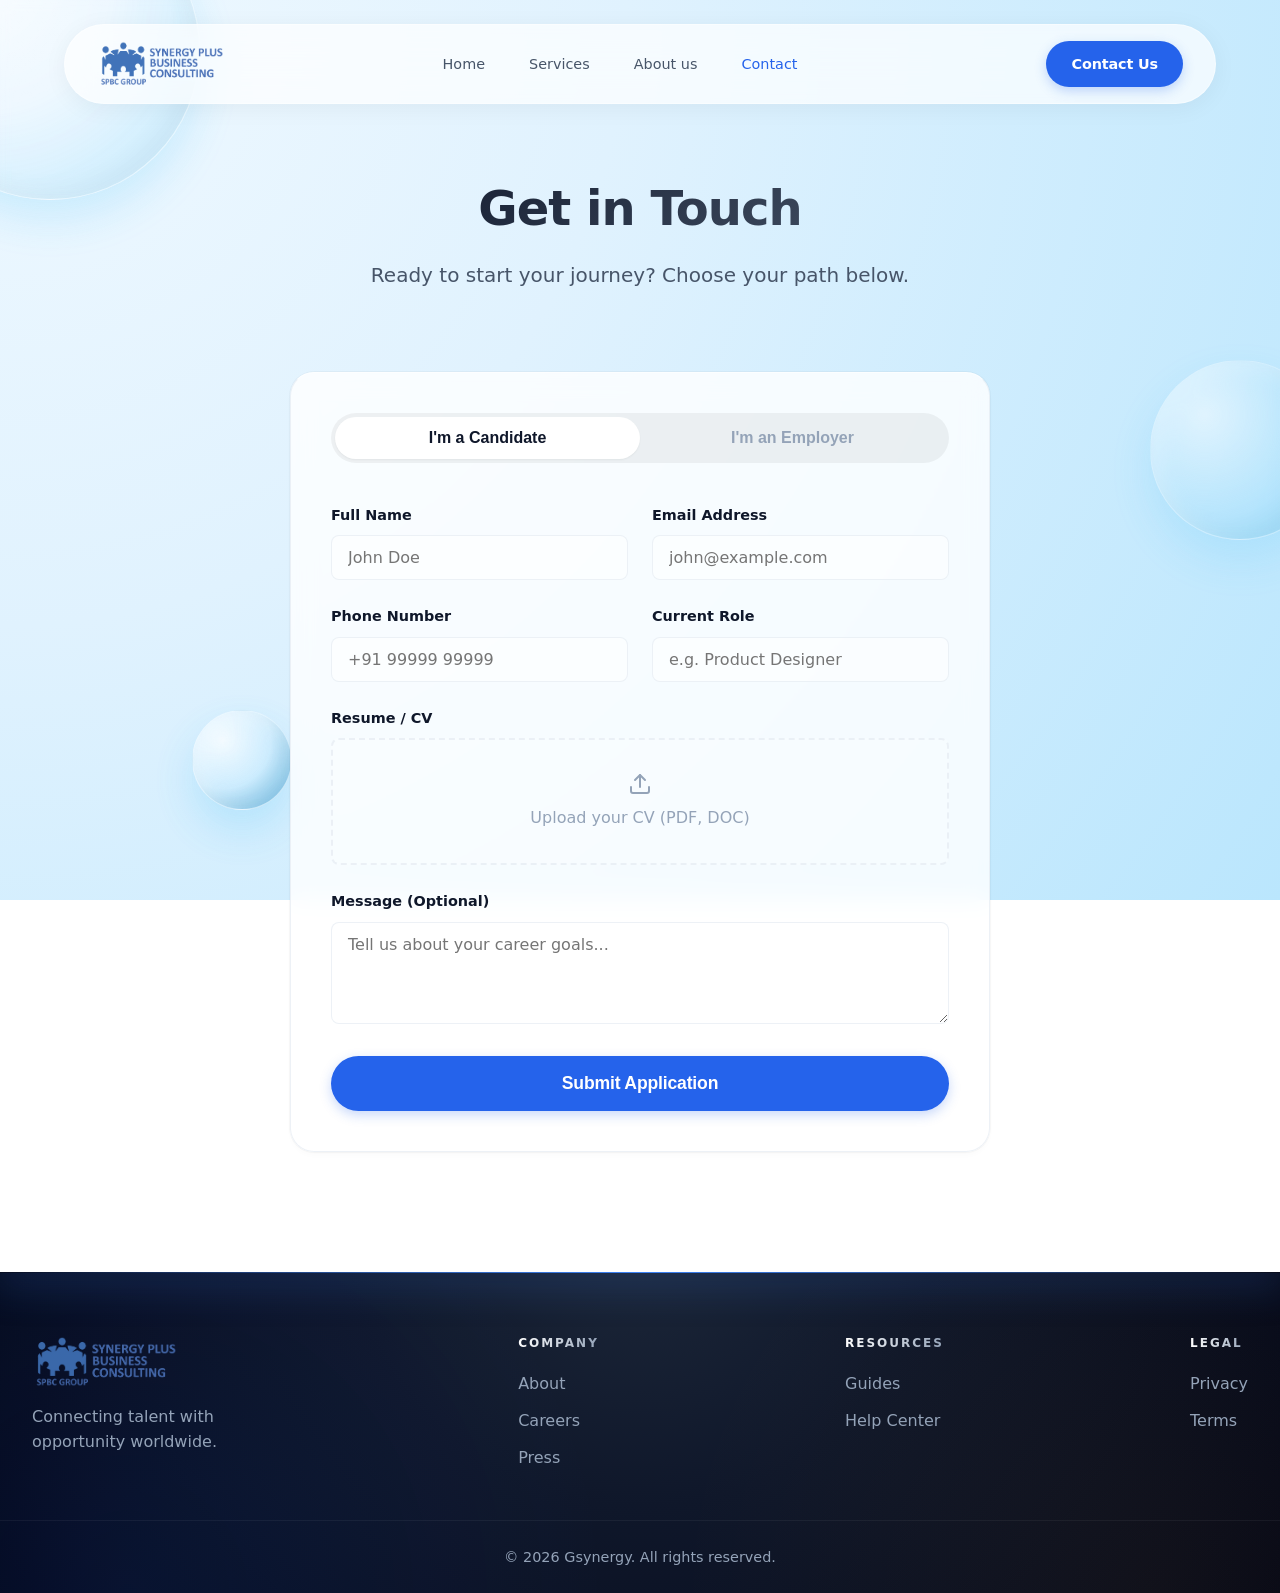
==== contact.html @ f0181c79 "fix" ====
<!DOCTYPE html>
<html lang="en">
<head>
    <meta charset="UTF-8">
    <meta name="viewport" content="width=device-width, initial-scale=1.0">
    <title>Contact Us - Synergy Plus</title>
    <link rel="stylesheet" href="style.css">
</head>
<body>
    <div class="mesh-background">
        <!-- New Glass Orbs & Floating Icons -->
        <div class="shape-orb orb-lg"></div>
        <div class="shape-orb orb-md"></div>
        <div class="shape-orb orb-sm"></div>
    </div>
    
    <nav class="navbar">
        <a href="index.html" class="logo-container">
            <img src="Assets/logo.png" alt="Synergy Plus Business Consulting" class="logo-img">
        </a>
        <ul class="nav-links">
            <li><a href="index.html">Home</a></li>
            <li><a href="services.html">Services</a></li>
            <li><a href="founder.html">About us</a></li>
            <li><a href="contact.html" style="color: var(--primary);">Contact</a></li>
        </ul>
        <a href="contact.html" class="btn btn-primary">Contact Us</a>
    </nav>

    <section class="contact-section">
        <div class="container">
            <div class="section-header fade-in-up">
                <h2>Get in Touch</h2>
                <p>Ready to start your journey? Choose your path below.</p>
            </div>

            <div class="form-wrapper fade-in-up delay-1">
                <!-- Toggle Switch -->
                <div class="form-toggle">
                    <button class="toggle-btn active" onclick="switchForm('candidate')">I'm a Candidate</button>
                    <button class="toggle-btn" onclick="switchForm('employer')">I'm an Employer</button>
                    <div class="toggle-indicator"></div>
                </div>

                <!-- Candidate Form -->
                <form id="candidate-form" class="active-form">
                    <div class="form-grid">
                        <div class="input-group">
                            <label>Full Name</label>
                            <input type="text" placeholder="John Doe" required>
                        </div>
                        <div class="input-group">
                            <label>Email Address</label>
                            <input type="email" placeholder="john@example.com" required>
                        </div>
                        <div class="input-group">
                            <label>Phone Number</label>
                            <input type="tel" placeholder="+91 99999 99999">
                        </div>
                        <div class="input-group">
                            <label>Current Role</label>
                            <input type="text" placeholder="e.g. Product Designer">
                        </div>
                        <div class="input-group full-width">
                            <label>Resume / CV</label>
                            <div class="file-upload-box">
                                <input type="file" id="cv-upload" accept=".pdf,.doc,.docx">
                                <div class="upload-content">
                                    <svg width="24" height="24" viewBox="0 0 24 24" fill="none" stroke="currentColor" stroke-width="2" stroke-linecap="round" stroke-linejoin="round"><path d="M21 15v4a2 2 0 0 1-2 2H5a2 2 0 0 1-2-2v-4"></path><polyline points="17 8 12 3 7 8"></polyline><line x1="12" y1="3" x2="12" y2="15"></line></svg>
                                    <span>Upload your CV (PDF, DOC)</span>
                                </div>
                            </div>
                        </div>
                        <div class="input-group full-width">
                            <label>Message (Optional)</label>
                            <textarea rows="4" placeholder="Tell us about your career goals..."></textarea>
                        </div>
                    </div>
                    <button type="submit" class="btn btn-primary btn-submit">Submit Application</button>
                </form>

                <!-- Employer Form -->
                <form id="employer-form">
                    <div class="form-grid">
                        <div class="input-group">
                            <label>Company Name</label>
                            <input type="text" placeholder="Tech Co." required>
                        </div>
                        <div class="input-group">
                            <label>Contact Name</label>
                            <input type="text" placeholder="Jane Smith" required>
                        </div>
                        <div class="input-group">
                            <label>Work Email</label>
                            <input type="email" placeholder="jane@techco.com" required>
                        </div>
                        <div class="input-group">
                            <label>Phone Number</label>
                            <input type="tel" placeholder="+91 99999 99999">
                        </div>
                        <div class="input-group full-width">
                            <label>Hiring Requirements</label>
                            <textarea rows="4" placeholder="Describe the roles you are looking for..."></textarea>
                        </div>
                    </div>
                    <button type="submit" class="btn btn-primary btn-submit">Request Consultation</button>
                </form>
            </div>
        </div>
    </section>

    <!-- Footer -->
    <footer class="site-footer">
        <div class="container footer-content">
            <div class="footer-col brand-col">
                <a href="index.html" class="logo-container">
                    <img src="Assets/logo.png" alt="Synergy Plus Business Consulting" class="logo-img">
                </a>
                <p>Connecting talent with opportunity worldwide.</p>
            </div>
            <div class="footer-col">
                <h4>Company</h4>
                <ul>
                    <li><a href="founder.html">About</a></li>
                    <li><a href="#">Careers</a></li>
                    <li><a href="#">Press</a></li>
                </ul>
            </div>
            <div class="footer-col">
                <h4>Resources</h4>
                <ul>
                    <li><a href="#">Guides</a></li>
                    <li><a href="#">Help Center</a></li>
                </ul>
            </div>
            <div class="footer-col">
                <h4>Legal</h4>
                <ul>
                    <li><a href="legal.html#privacy">Privacy</a></li>
                    <li><a href="legal.html#terms">Terms</a></li>
                </ul>
            </div>
        </div>
        <div class="footer-bottom">
            <p>&copy; 2026 Gsynergy. All rights reserved.</p>
        </div>
    </footer>

    <script src="script.js"></script>
    <script>
        function switchForm(type) {
            const candidateForm = document.getElementById('candidate-form');
            const employerForm = document.getElementById('employer-form');
            const btns = document.querySelectorAll('.toggle-btn');
            const indicator = document.querySelector('.toggle-indicator');
            
            if (type === 'candidate') {
                candidateForm.classList.add('active-form');
                employerForm.classList.remove('active-form');
                btns[0].classList.add('active');
                btns[1].classList.remove('active');
                indicator.style.left = '4px';
            } else {
                candidateForm.classList.remove('active-form');
                employerForm.classList.add('active-form');
                btns[0].classList.remove('active');
                btns[1].classList.add('active');
                // Calculate position based on button width (approx 50%)
                indicator.style.left = 'calc(50% - 4px)';
            }
        }

        // Check URL Params for default selection
        window.addEventListener('DOMContentLoaded', () => {
            const urlParams = new URLSearchParams(window.location.search);
            const type = urlParams.get('type');
            if(type === 'employer') {
                switchForm('employer');
            }
        });
    </script>
</body>
</html>
---- style.css ----
:root {
    /* Premium Color Palette */
    --primary: #2563eb;       
    --primary-dark: #1e40af;
    --primary-soft: rgba(37, 99, 235, 0.08); /* Soft background for primary */
    
    --accent: #f59e0b;
    --accent-glow: rgba(245, 158, 11, 0.3);

    --bg-main: #f8fafc;       
    --bg-card: rgba(255, 255, 255, 0.8); /* Semi-transparent for glassmorphism */
    --bg-card-hover: rgba(255, 255, 255, 0.95);
    
    --text-heading: #0f172a;  
    --text-body: #475569;    
    --text-muted: #94a3b8;    

    --border-card: rgba(226, 232, 240, 0.6);   
    --border-highlight: rgba(255, 255, 255, 0.6);
    
    --radius-sm: 8px;
    --radius-md: 16px;
    --radius-lg: 24px;
    
    /* Sophisticated Shadows */
    --shadow-sm: 0 1px 2px 0 rgba(0, 0, 0, 0.05);
    --shadow-card: 0 4px 6px -1px rgba(0, 0, 0, 0.02), 0 2px 4px -1px rgba(0, 0, 0, 0.02), 0 0 0 1px rgba(0,0,0,0.03); 
    --shadow-float: 0 20px 25px -5px rgba(0, 0, 0, 0.05), 0 10px 10px -5px rgba(0, 0, 0, 0.01);
    --shadow-glow: 0 0 20px rgba(37, 99, 235, 0.15);
    
    --font-heading: 'Plus Jakarta Sans', 'Inter', system-ui, -apple-system, sans-serif;
    --font-body: 'Inter', system-ui, -apple-system, sans-serif;
    
    --nav-height: 80px;
    --glass-blur: blur(12px);
    --transition-smooth: all 0.4s cubic-bezier(0.16, 1, 0.3, 1);
}

/* Import Font if possible, otherwise rely on fallback */
@import url('https://fonts.googleapis.com/css2?family=Inter:wght@400;500;600&family=Plus+Jakarta+Sans:wght@500;600;700;800&display=swap');

*, *::before, *::after { margin: 0; padding: 0; box-sizing: border-box; }

body {
    background-color: var(--bg-main);
    color: var(--text-heading);
    font-family: var(--font-body);
    line-height: 1.7;
    -webkit-font-smoothing: antialiased;
    overflow-x: hidden;
    position: relative;
}

/* Animated 3D Background */
.mesh-background {
    position: fixed;
    top: 0; left: 0; width: 100vw; height: 100vh;
    z-index: -1;
    background: radial-gradient(circle at center, #f8fafc 0%, #eff6ff 100%);
    overflow: hidden;
    perspective: 1000px;
}

/* 3D Cube System Removed for New Glass/Orb Theme */

h1, h2, h3, h4 {
    font-family: var(--font-heading);
    font-weight: 700;
    color: var(--text-heading);
    line-height: 1.2;
    letter-spacing: -0.02em;
}

a { text-decoration: none; color: inherit; transition: var(--transition-smooth); }
img { max-width: 100%; display: block; }
ul { list-style: none; }

.container {
    max-width: 1280px;
    width: 100%;
    margin: 0 auto;
    padding: 0 32px;
    position: relative;
}

/* Typography Enhancements */
.section-header { text-align: center; max-width: 640px; margin: 0 auto 80px; }
.section-header h2 { 
    font-size: 3rem; 
    margin-bottom: 20px; 
    background: linear-gradient(135deg, var(--text-heading) 0%, #475569 100%);
    background-clip: text;
    -webkit-background-clip: text;
    -webkit-text-fill-color: transparent;
}
.section-header p { font-size: 1.25rem; color: var(--text-body); font-weight: 400; }

/* Enhanced Cards */
.module-card, .bento-item, .step-card, .job-card, .testimonial-card {
    background: var(--bg-card);
    backdrop-filter: var(--glass-blur); /* Glass effect */
    -webkit-backdrop-filter: var(--glass-blur);
    border: 1px solid var(--border-card);
    border-top-color: var(--border-highlight);
    border-radius: var(--radius-lg);
    padding: 40px;
    box-shadow: var(--shadow-card);
    transition: var(--transition-smooth);
    position: relative;
    overflow: hidden;
}

.module-card:hover, .bento-item:hover, .step-card:hover, .job-card:hover {
    transform: translateY(-8px) scale(1.01);
    box-shadow: var(--shadow-float);
    border-color: rgba(37, 99, 235, 0.2);
    background: var(--bg-card-hover);
}


.navbar {
    height: var(--nav-height);
    position: fixed;
    top: 24px;
    left: 50%;
    transform: translateX(-50%);
    width: 90%;
    max-width: 1200px;
    background: rgba(255, 255, 255, 0.7);
    backdrop-filter: blur(20px);
    -webkit-backdrop-filter: blur(20px);
    border: 1px solid rgba(255, 255, 255, 0.4);
    border-radius: 100px;
    padding: 0 32px;
    z-index: 1000;
    box-shadow: 0 4px 24px rgba(0, 0, 0, 0.05);
    transition: var(--transition-smooth);
    
    display: grid;
    grid-template-columns: 140px 1fr 180px;
    align-items: center;
}
.navbar:hover {
    box-shadow: 0 8px 32px rgba(0, 0, 0, 0.08);
    background: rgba(255, 255, 255, 0.9);
}

.logo-container { justify-self: start; opacity: 1; filter: none; }
.nav-links { 
    justify-self: center; 
    display: flex; gap: 8px; 
}
.navbar .btn { 
    justify-self: end; 
    padding: 10px 24px;
    font-size: 0.9rem;
}

.nav-links a {
    font-weight: 500;
    color: var(--text-body);
    font-size: 0.9rem;
    position: relative;
    padding: 10px 18px;
    border-radius: 100px;
    transition: all 0.3s ease;
}
.nav-links a:hover,
.nav-links a.active { 
    color: var(--primary);
    background: rgba(37, 99, 235, 0.05);
}
.nav-links a::after { display: none; }

.btn {
    display: inline-flex; justify-content: center; align-items: center;
    padding: 14px 32px;
    border-radius: 100px;
    font-weight: 600;
    font-size: 1rem;
    cursor: pointer;
    transition: var(--transition-smooth);
    letter-spacing: -0.01em;
}

.btn-primary {
    background: var(--primary);
    color: white;
    box-shadow: 0 4px 12px rgba(37, 99, 235, 0.25);
    border: 1px solid transparent;
    font-weight: 700;
}
.btn-primary:hover {
    transform: translateY(-2px);
    box-shadow: 0 8px 20px rgba(37, 99, 235, 0.35);
    background: var(--primary-dark);
}

.btn-secondary {
    background: white;
    color: var(--text-heading);
    border: 1px solid var(--border-card);
    box-shadow: var(--shadow-sm);
}
.btn-secondary:hover { 
    border-color: var(--primary); 
    background: var(--bg-main); 
    color: var(--primary);
}

/* =============================================
   ULTRA PREMIUM HERO SECTION
   ============================================= */
.hero-section {
    min-height: 100vh;
    padding-top: 180px;
    padding-bottom: 120px;
    display: flex;
    flex-direction: column;
    align-items: center;
    justify-content: center;
    position: relative;
    overflow: hidden;
    background: radial-gradient(ellipse at 50% 0%, #ffffff 0%, #f8fafc 40%, #e2e8f0 100%);
}

/* Ambient glow blobs */
.hero-glow {
    position: absolute;
    border-radius: 50%;
    filter: blur(80px); /* Reduced blur slightly for better definition on white */
    pointer-events: none;
    z-index: 0;
    opacity: 0.6; /* Lower opacity for subtle effect */
}
.hero-glow--blue {
    width: 700px; height: 700px;
    top: -20%; left: 10%;
    background: radial-gradient(circle, rgba(37, 99, 235, 0.2) 0%, transparent 70%);
    animation: pulseGlow 8s ease-in-out infinite alternate;
}
.hero-glow--amber {
    width: 500px; height: 500px;
    bottom: 0%; right: -5%;
    background: radial-gradient(circle, rgba(245, 158, 11, 0.15) 0%, transparent 70%);
    animation: pulseGlow 10s ease-in-out 2s infinite alternate;
}
.hero-glow--purple {
    width: 600px; height: 600px;
    top: 20%; right: 20%;
    background: radial-gradient(circle, rgba(124, 58, 237, 0.15) 0%, transparent 70%);
    animation: pulseGlow 12s ease-in-out 4s infinite alternate;
}
@keyframes pulseGlow {
    0%   { opacity: 0.6; transform: scale(1); }
    100% { opacity: 1;   transform: scale(1.15); }
}

/* Hero Badge — hidden in dark theme */
.hero-badge { display: none; }
.badge-dot { display: none; }

/* Hero Content */
.hero-content {
    text-align: center;
    z-index: 2;
    padding: 0 20px;
    display: flex;
    flex-direction: column;
    align-items: center;
    margin-bottom: 48px;
    margin-top: 0;
}

.hero-content h1 {
    font-size: 4.5rem;
    margin-bottom: 28px;
    letter-spacing: -0.03em;
    line-height: 1.12;
    color: var(--text-heading);
    font-weight: 800;
    -webkit-text-fill-color: initial;
    max-width: 780px;
}
.hero-content h1 .gradient-text {
    background: linear-gradient(135deg, var(--primary) 0%, #7c3aed 50%, var(--primary) 100%);
    background-clip: text;
    -webkit-background-clip: text;
    -webkit-text-fill-color: transparent;
}

.hero-content p {
    font-size: 1.2rem;
    color: var(--text-body);
    margin-bottom: 40px;
    max-width: 600px;
    margin-left: auto; margin-right: auto;
    font-weight: 400;
    line-height: 1.7;
}

/* Hero Grid — Hidden (replaced with floating cards) */
.hero-grid { display: none; }
.hero-module { display: none; }

/* Hero CTA Buttons */
.hero-buttons {
    display: flex;
    justify-content: center;
    gap: 16px;
    z-index: 2;
}

.btn-hero {
    display: inline-flex;
    align-items: center;
    gap: 10px;
    padding: 15px 36px;
    border-radius: 12px;
    font-weight: 700;
    font-size: 0.95rem;
    letter-spacing: 0.01em;
    cursor: pointer;
    transition: all 0.35s cubic-bezier(0.2, 0.8, 0.2, 1);
    background: var(--primary);
    color: white;
    border: 1px solid var(--primary);
    box-shadow: 0 4px 16px rgba(37, 99, 235, 0.25);
}

.btn-hero svg {
    transition: transform 0.3s ease;
}

.btn-hero:hover {
    transform: translateY(-3px);
    box-shadow: 0 12px 28px rgba(37, 99, 235, 0.35);
    background: var(--primary-dark);
    color: white;
    border-color: var(--primary-dark);
}

.btn-hero:hover svg {
    transform: translateX(3px);
}

.btn-hero--outline {
    background: transparent;
    backdrop-filter: blur(12px);
    -webkit-backdrop-filter: blur(12px);
    border: 1px solid rgba(15, 23, 42, 0.2);
    color: var(--text-heading);
    box-shadow: 0 4px 16px rgba(0, 0, 0, 0.05);
}

.btn-hero--outline:hover {
    background: rgba(15, 23, 42, 0.05);
    border-color: var(--text-heading);
    box-shadow: 0 8px 24px rgba(0, 0, 0, 0.1);
    color: var(--text-heading);
}

/* Employer / Talent card images — hidden */
.employer-card, .talent-card { display: none; }

/* Trust Stats Bar */
.hero-stats {
    display: flex;
    justify-content: center;
    align-items: center;
    gap: 0;
    background: rgba(255, 255, 255, 0.7);
    backdrop-filter: blur(16px);
    -webkit-backdrop-filter: blur(16px);
    border: 1px solid rgba(255, 255, 255, 0.6);
    border-radius: 100px;
    padding: 20px 48px;
    max-width: 800px;
    margin: 180px auto 0;
    position: relative;
    z-index: 2;
    box-shadow: 0 10px 40px rgba(0,0,0,0.05);
}
.hero-stat {
    display: flex;
    flex-direction: column;
    align-items: center;
    gap: 4px;
    padding: 0 36px;
}
.hero-stat strong {
    font-family: var(--font-heading);
    font-size: 1.6rem;
    font-weight: 800;
    letter-spacing: -0.02em;
    color: var(--text-heading);
    -webkit-text-fill-color: initial;
}
.hero-stat span {
    font-size: 0.8rem;
    color: var(--text-body);
    font-weight: 600;
    text-transform: uppercase;
    letter-spacing: 0.05em;
}
.hero-stat__divider {
    width: 1px;
    height: 40px;
    background: linear-gradient(to bottom, transparent, rgba(0, 0, 0, 0.1), transparent);
}

/* ===== Floating Hero Cards ===== */
.hero-float {
    position: absolute;
    z-index: 3;
    pointer-events: none;
}

.hero-float--team {
    left: 3%;
    bottom: 18%;
    animation: floatY 6s ease-in-out infinite;
}
.hero-float--stats {
    right: 4%;
    bottom: 20%;
    animation: floatY 7s ease-in-out 1s infinite;
}
.hero-float--glow-orb {
    right: 8%;
    top: 14%;
    animation: floatY 8s ease-in-out 0.5s infinite;
}

@keyframes floatY {
    0%, 100% { transform: translateY(0); }
    50%      { transform: translateY(-18px); }
}

.float-card {
    background: rgba(255, 255, 255, 0.7);
    backdrop-filter: blur(20px);
    -webkit-backdrop-filter: blur(20px);
    border: 1px solid rgba(255, 255, 255, 0.8);
    border-radius: 20px;
    padding: 20px 24px;
    min-width: 200px;
    pointer-events: auto;
    box-shadow: 0 20px 40px rgba(0,0,0,0.08);
}

.float-card__badge {
    display: inline-flex;
    align-items: center;
    gap: 8px;
    font-size: 0.8rem;
    font-weight: 600;
    color: var(--text-body);
    margin-bottom: 16px;
}
.float-card__badge svg {
    opacity: 0.7;
}

.float-avatars {
    display: grid;
    grid-template-columns: repeat(3, 1fr);
    gap: 10px;
}
.float-avatar {
    width: 44px;
    height: 44px;
    border-radius: 50%;
    border: 2px solid rgba(255, 255, 255, 0.8);
}

.float-donut-row {
    display: flex;
    align-items: center;
    gap: 16px;
}
.float-donut {
    width: 48px;
    height: 48px;
    border-radius: 50%;
    background: conic-gradient(
        #2563eb 0% 55%,
        #7c3aed 55% 80%,
        #f59e0b 80% 100%
    );
    position: relative;
    flex-shrink: 0;
}
.float-donut::after {
    content: '';
    position: absolute;
    inset: 10px;
    border-radius: 50%;
    background: white;
}

.float-legend {
    list-style: none;
    display: flex;
    flex-direction: column;
    gap: 4px;
    font-size: 0.72rem;
    color: var(--text-body);
    font-weight: 500;
}
.legend-dot {
    display: inline-block;
    width: 6px;
    height: 6px;
    border-radius: 50%;
    margin-right: 6px;
}

.glow-orb-visual {
    width: 100px;
    height: 100px;
    border-radius: 24px;
    background: radial-gradient(circle at 40% 40%, rgba(139, 92, 246, 0.6), rgba(37, 99, 235, 0.3));
    box-shadow: 0 0 60px rgba(139, 92, 246, 0.4);
    position: relative;
    overflow: hidden;
}
.glow-orb-visual::after {
    content: '';
    position: absolute;
    width: 20px;
    height: 20px;
    background: rgba(255, 255, 255, 0.3);
    border-radius: 50%;
    top: 50%;
    left: 50%;
    transform: translate(-50%, -50%);
    box-shadow: 0 0 20px rgba(255, 255, 255, 0.2);
}

.hero-connectors {
    position: absolute;
    inset: 0;
    width: 100%;
    height: 100%;
    z-index: 1;
    pointer-events: none;
}

/* Side Modules */
.card-team, .card-analysis {
    height: 400px;
    display: flex; flex-direction: column; 
    align-items: center; justify-content: center;
    z-index: 1;
    /* Styles are inherited from .module-card but we add specifics here */
    background: rgba(255, 255, 255, 0.4); /* More glassy */
    backdrop-filter: blur(20px);
}

.card-team { 
    transform: translateY(0); 
    margin-top: -40px; 
}
.card-team:hover { transform: translateY(-10px) scale(1.02); }

.card-analysis { 
    transform: translateY(0); 
    margin-top: 40px; 
}
.card-analysis:hover { transform: translateY(-10px) scale(1.02); }


.badge {
    display: inline-flex;
    align-items: center;
    gap: 8px;
    background: rgba(255, 255, 255, 0.8);
    backdrop-filter: blur(8px);
    -webkit-backdrop-filter: blur(8px); 
    color: var(--text-heading);
    box-shadow: 0 2px 10px rgba(0, 0, 0, 0.03);
    border: 1px solid rgba(255, 255, 255, 0.6);
    padding: 6px 14px; 
    border-radius: 100px;
    font-size: 0.75rem; 
    font-weight: 700; 
    text-transform: uppercase; 
    letter-spacing: 0.08em;
    margin-bottom: 24px;
    width: fit-content;
}
.badge::before {
    content: '';
    width: 6px; height: 6px;
    border-radius: 50%;
    background: var(--primary);
    box-shadow: 0 0 6px var(--primary-soft);
}

.team-avatars { position: relative; width: 140px; height: 120px; margin-bottom: 20px; }
.team-avatars img {
    width: 60px; height: 60px;
    border-radius: 50%;
    border: 3px solid white;
    position: absolute;
    box-shadow: 0 4px 12px rgba(0,0,0,0.1);
    transition: var(--transition-smooth);
}
.team-avatars img:hover { transform: scale(1.1); z-index: 20; }
.team-avatars img:nth-child(1) { top: 0; left: 50%; transform: translateX(-50%); }
.team-avatars img:nth-child(2) { bottom: 0; left: 0; }
.team-avatars img:nth-child(3) { bottom: 0; right: 0; }
.center-avatar img { width: 70px; height: 70px; top: 50%; left: 50%; transform: translate(-50%, -50%); z-index: 10; border-width: 4px; }

.donut-chart {
    width: 120px; height: 120px;
    border-radius: 50%;
    background: conic-gradient(var(--primary) 0% 70%, rgba(200, 200, 200, 0.2) 70% 100%);
    position: relative;
    box-shadow: inset 0 0 0 24px var(--bg-card); /* Simulates donut */
}
.card-stats { display: none; } /* Simplified: Hiding floating stats for clean look */
.bg-lines { display: none; }

/* Logos */
.logos-section { 
    background: white; 
    padding: 60px 0; 
    border-bottom: 1px solid var(--border-card); 
    overflow: hidden; 
    position: relative;
}
.logos-section--dark {
    background: linear-gradient(180deg, #0c0a1d 0%, #111827 100%);
    border-bottom: 1px solid rgba(255, 255, 255, 0.06);
}
.logos-section::before, .logos-section::after {
    content: ''; position: absolute; top: 0; bottom: 0; width: 100px; z-index: 2;
    pointer-events: none;
}
.logos-section::before { left: 0; background: linear-gradient(to right, white, transparent); }
.logos-section::after { right: 0; background: linear-gradient(to left, white, transparent); }
.logos-section--dark::before { background: linear-gradient(to right, #0c0a1d, transparent); }
.logos-section--dark::after { background: linear-gradient(to left, #111827, transparent); }

.marquee-content {
    display: flex; gap: 80px;
    font-size: 1.5rem; font-weight: 800; color: var(--text-muted);
    white-space: nowrap;
    animation: scroll 40s linear infinite;
    opacity: 0.6;
}
.logos-section--dark .marquee-content {
    color: rgba(255, 255, 255, 0.3);
    opacity: 1;
}

/* Bento Grid */
.features-section { padding: 140px 0; background: var(--bg-main); } /* Removed background color to seamless blend */
.bento-grid {
    display: grid;
    grid-template-columns: repeat(3, 1fr);
    /* auto-rows: 300px; */
    gap: 32px;
}
.item-large { 
    grid-row: span 2; 
    background: linear-gradient(to bottom right, #ffffff, #f1f5f9); 
}
.item-wide { 
    grid-column: span 2; 
    background: var(--text-heading); 
    color: white; 
    border: none; 
}
.item-wide h3, .item-wide p { color: white; opacity: 1; }
.item-wide p { opacity: 0.8; }

.bento-item { 
    display: flex; 
    flex-direction: column; 
    justify-content: flex-start; /* Changed from space-between for top alignment */
    position: relative;
    overflow: hidden;
    padding: 40px;
    background: rgba(255, 255, 255, 0.7);
    border: 1px solid rgba(255, 255, 255, 0.5);
    transition: var(--transition-smooth);
}

.bento-item::after {
    content: '';
    position: absolute;
    top: -50%;
    left: -50%;
    width: 200%;
    height: 200%;
    background: radial-gradient(circle, rgba(37,99,235,0.05) 0%, transparent 70%);
    opacity: 0;
    transform: scale(0.5);
    transition: opacity 0.5s ease, transform 0.5s ease;
    pointer-events: none;
}

.bento-item:hover::after {
    opacity: 1;
    transform: scale(1);
}

.bento-item:hover {
    transform: translateY(-5px);
    box-shadow: 0 20px 40px rgba(0,0,0,0.05);
    background: rgba(255, 255, 255, 0.9);
}

.bento-item h3 { font-size: 1.8rem; margin-bottom: 24px; position: relative; z-index: 2; }
.bento-item p { color: var(--text-body); font-size: 1.05rem; position: relative; z-index: 2; }
.bento-item ul { position: relative; z-index: 2; }

/* Process */
.process-section { padding: 140px 0; background: white; border-top: 1px solid var(--border-card); }
.process-steps { display: flex; gap: 40px; }
.step-card { 
    flex: 1; 
    text-align: center; 
    border: 1px solid var(--border-card); 
    background: var(--bg-main); 
}
.step-number { 
    font-size: 4rem; 
    font-weight: 900; 
    /* Modern Gradient Text */
    background: linear-gradient(135deg, var(--primary) 0%, var(--primary-dark) 100%);
    -webkit-background-clip: text;
    -webkit-text-fill-color: transparent;
    margin-bottom: 16px; 
    opacity: 1; 
    font-family: var(--font-heading);
    line-height: 1;
}

/* Jobs */
.jobs-section { padding: 140px 0; background: var(--bg-main); }
.jobs-grid { display: grid; grid-template-columns: repeat(auto-fit, minmax(360px, 1fr)); gap: 32px; margin-bottom: 60px; }
.job-card { 
    display: flex; flex-direction: column; 
    background: white; 
    /* Overrides for job specific look */
    border: none;
    box-shadow: var(--shadow-sm); 
}
.job-card:hover { box-shadow: var(--shadow-float); transform: translateY(-5px); }

.job-role { font-size: 1.4rem; font-weight: 700; margin-bottom: 8px; color: var(--text-heading); }
.job-company { color: var(--primary); font-weight: 600; font-size: 0.95rem; margin-bottom: 24px; display: flex; align-items: center; gap: 8px; }
.job-company::before { content: ''; width: 24px; height: 24px; background: currentColor; border-radius: 4px; opacity: 0.2; }

.job-tags { display: flex; gap: 10px; margin-bottom: 32px; flex-wrap: wrap; }
.job-tags span { 
    background: var(--bg-main); 
    color: var(--text-body); 
    padding: 6px 14px; 
    border-radius: 100px; 
    font-size: 0.85rem; 
    font-weight: 600; 
    border: 1px solid var(--border-card);
}

.btn-job { 
    margin-top: auto; 
    display: block; 
    padding: 14px; 
    text-align: center; 
    border: 1px solid var(--border-card); 
    border-radius: 100px; 
    font-weight: 600; 
    color: var(--text-heading); 
    transition: var(--transition-smooth); 
}
.btn-job:hover { 
    background: var(--text-heading); 
    color: white; 
    border-color: var(--text-heading); 
    box-shadow: 0 4px 12px rgba(15, 23, 42, 0.2);
}
.view-all-container { text-align: center; }

/* Testimonials */
.testimonials-section { padding: 140px 0; background: transparent; border-top: none; }
.testimonial-grid { display: grid; grid-template-columns: repeat(2, 1fr); gap: 40px; }
.testimonial-card { 
    background: rgba(255, 255, 255, 0.3);
    backdrop-filter: blur(16px);
    -webkit-backdrop-filter: blur(16px);
    border: 1px solid rgba(255, 255, 255, 0.4);
    box-shadow: 0 8px 32px 0 rgba(31, 38, 135, 0.07);
    display: flex; flex-direction: column; justify-content: center; 
}
.testimonial-card p { 
    font-size: 1.5rem; 
    line-height: 1.5;
    font-weight: 500;
    margin-bottom: 32px; 
    color: var(--text-heading); 
    letter-spacing: -0.01em;
}
.user-info { 
    display: flex; 
    flex-direction: column; 
    align-items: flex-start; 
    gap: 4px; 
    padding-left: 16px;
    border-left: 3px solid var(--primary);
}
.user-info strong { color: var(--text-heading); font-weight: 700; font-size: 1.1rem; }
.user-info span { color: var(--text-muted); font-size: 0.9rem; font-weight: 500; }

/* Footer */
.site-footer { 
    background: radial-gradient(circle at 50% -20%, #1e293b 0%, #0f172a 40%, #020617 100%);
    color: #94a3b8; 
    padding: 64px 0 24px; 
    position: relative;
    overflow: hidden;
}
/* Premium glowing top border */
.site-footer::before {
    content: ''; position: absolute; top: 0; left: 0; right: 0; height: 1px;
    background: linear-gradient(90deg, transparent, #3b82f6, transparent);
    box-shadow: 0 0 40px 5px rgba(59, 130, 246, 0.5);
    z-index: 10;
}
/* Additional ambient glow */
.site-footer::after {
    content: ''; position: absolute; bottom: 0; left: 0; width: 100%; height: 100%;
    background: radial-gradient(circle at 10% 100%, rgba(37, 99, 235, 0.1) 0%, transparent 40%),
                radial-gradient(circle at 90% 100%, rgba(245, 158, 11, 0.05) 0%, transparent 40%);
    pointer-events: none;
}

/* Clean, Spacious Content Layout */
.footer-content { 
    display: flex; 
    justify-content: space-between; 
    flex-wrap: wrap; 
    gap: 40px; 
    margin-bottom: 48px; 
    position: relative; 
    z-index: 2;
}

.brand-col p { max-width: 240px; margin-top: 16px; line-height: 1.6; }
.footer-col h4 { 
    color: white; 
    background: linear-gradient(90deg, #fff, #94a3b8);
    -webkit-background-clip: text;
    -webkit-text-fill-color: transparent;
    text-transform: uppercase; font-size: 0.75rem; letter-spacing: 2px; margin-bottom: 20px; font-weight: 800; 
}
.footer-col ul { display: flex; flex-direction: column; gap: 10px; }
.footer-col a { transition: color 0.2s; }
.footer-col a:hover { color: white; text-decoration: none; transform: translateX(4px); display: inline-block; }

.footer-bottom { 
    border-top: 1px solid rgba(255,255,255,0.05); 
    padding-top: 24px; 
    text-align: center; 
    font-size: 0.9rem; 
    position: relative; z-index: 2;
}
.site-footer .logo-img { 
    opacity: 0.9; 
    max-width: 160px; /* Restrict logo size in footer */
    height: auto;
} 

/* Keyframes & Animations */
@keyframes scroll { from { transform: translateX(0); } to { transform: translateX(-50%); } }
@keyframes fadeInUp { from { opacity: 0; transform: translateY(40px); } to { opacity: 1; transform: translateY(0); } }
@keyframes fadeInLeft { 
    from { opacity: 0; transform: translateX(-40px); } 
    to { opacity: 1; transform: translateX(0); } 
}
@keyframes fadeInRight { 
    from { opacity: 0; transform: translateX(40px); } 
    to { opacity: 1; transform: translateX(0); } 
}

.fade-in-up { animation: fadeInUp 1s cubic-bezier(0.2, 0.8, 0.2, 1) forwards; }
.fade-in-left { animation: fadeInLeft 1s cubic-bezier(0.2, 0.8, 0.2, 1) forwards; }
.fade-in-right { animation: fadeInRight 1s cubic-bezier(0.2, 0.8, 0.2, 1) forwards; }

.delay-1 { animation-delay: 0.15s; }
.delay-2 { animation-delay: 0.3s; }

/* Responsive Mobile */
@media (max-width: 900px) {
    .navbar { 
        width: 100%; top: 0; left: 0; transform: none; border-radius: 0; border: none; border-bottom: 1px solid var(--border-card);
        grid-template-columns: auto 1fr auto; padding: 0 24px;
        background: rgba(255,255,255,0.9);
        display: flex; justify-content: space-between;
    }
    .nav-links { display: none; }
    
    .hero-content h1 { font-size: 3rem; }
    .hero-content p { font-size: 1.1rem; }
    .hero-grid { grid-template-columns: 1fr; margin-top: 20px; gap: 24px; }
    .hero-module { min-height: 360px; }
    .hero-module h2 { font-size: 2.2rem; }
    .hero-module__content { padding: 36px 28px; }
    .hero-stats { flex-wrap: wrap; border-radius: 24px; padding: 20px; gap: 16px; }
    .hero-stat { padding: 0 20px; }
    .hero-stat__divider { display: none; }
    .hero-glow { display: none; }
    
    .bento-grid { display: flex; flex-direction: column; }
    .testimonial-grid { grid-template-columns: 1fr; }
    .footer-content { 
        flex-direction: column; 
        gap: 40px; 
        padding: 32px; /* Reduced padding for mobile */
        border-radius: 20px;
    }
    
    .jobs-grid { grid-template-columns: 1fr; }
}

/* Contact Page Styles */
.contact-section {
    padding-top: 180px;
    padding-bottom: 120px;
    min-height: 100vh;
}

.form-wrapper {
    max-width: 700px;
    margin: 0 auto;
    background: var(--bg-card);
    backdrop-filter: var(--glass-blur);
    -webkit-backdrop-filter: var(--glass-blur);
    border: 1px solid var(--border-card);
    border-top-color: var(--border-highlight);
    border-radius: var(--radius-lg);
    padding: 40px;
    box-shadow: var(--shadow-card);
}

.form-toggle {
    display: flex;
    position: relative;
    background: rgba(0,0,0,0.05);
    border-radius: 100px;
    padding: 4px;
    margin-bottom: 40px;
}

.toggle-btn {
    flex: 1;
    border: none;
    background: transparent;
    padding: 12px;
    border-radius: 100px;
    font-weight: 600;
    color: var(--text-muted);
    cursor: pointer;
    z-index: 2;
    transition: color 0.3s ease;
    font-size: 1rem;
}

.toggle-btn.active {
    color: var(--text-heading);
}

.toggle-indicator {
    position: absolute;
    top: 4px; left: 4px;
    width: calc(50% - 4px);
    height: calc(100% - 8px);
    background: white;
    border-radius: 100px;
    box-shadow: var(--shadow-sm);
    transition: all 0.4s cubic-bezier(0.16, 1, 0.3, 1);
    z-index: 1;
}

/* Toggle Logic in CSS is handled by inline JS classes, here are the visually hidden states */
form {
    display: none;
    animation: fadeIn 0.5s ease;
}
form.active-form {
    display: block;
}

@keyframes fadeIn { from { opacity: 0; transform: translateY(10px); } to { opacity: 1; transform: translateY(0); } }

.form-grid {
    display: grid;
    grid-template-columns: 1fr 1fr;
    gap: 24px;
    margin-bottom: 32px;
}

.input-group {
    display: flex; flex-direction: column; gap: 8px;
}
.input-group.full-width {
    grid-column: span 2;
}

.input-group label {
    font-size: 0.9rem;
    font-weight: 600;
    color: var(--text-heading);
}

.input-group input, .input-group textarea {
    padding: 12px 16px;
    border-radius: var(--radius-sm);
    border: 1px solid var(--border-card);
    background: rgba(255,255,255,0.5);
    font-family: inherit;
    font-size: 1rem;
    color: var(--text-heading);
    transition: var(--transition-smooth);
}

.input-group input:focus, .input-group textarea:focus {
    outline: none;
    background: white;
    border-color: var(--primary);
    box-shadow: 0 0 0 4px var(--primary-soft);
}

.file-upload-box {
    position: relative;
    border: 2px dashed var(--border-card);
    border-radius: var(--radius-sm);
    padding: 32px;
    text-align: center;
    transition: var(--transition-smooth);
    background: rgba(255,255,255,0.2);
}

.file-upload-box:hover {
    border-color: var(--primary);
    background: var(--primary-soft);
}

.file-upload-box input[type="file"] {
    position: absolute;
    top: 0; left: 0; width: 100%; height: 100%;
    opacity: 0;
    cursor: pointer;
}

.upload-content {
    display: flex; flex-direction: column; align-items: center; gap: 8px;
    pointer-events: none;
    color: var(--text-muted);
}

.btn-submit {
    width: 100%;
    font-size: 1.1rem;
    padding: 16px;
}

@media (max-width: 600px) {
    .form-grid { grid-template-columns: 1fr; }
    .input-group.full-width { grid-column: span 1; }
    .form-wrapper { padding: 24px; }
}

/* Improved Services Grid */
.features-section {
    padding: 140px 0;
    position: relative;
    /* Ultra Modern Grid Background */
    background-color: #f8fafc;
    background-image: 
        radial-gradient(circle at 15% 50%, rgba(37, 99, 235, 0.04) 0%, transparent 25%),
        radial-gradient(circle at 85% 30%, rgba(245, 158, 11, 0.04) 0%, transparent 25%),
        linear-gradient(#e2e8f0 1px, transparent 1px),
        linear-gradient(90deg, #e2e8f0 1px, transparent 1px);
    background-size: 100% 100%, 100% 100%, 40px 40px, 40px 40px;
    background-position: 0 0, 0 0, -1px -1px, -1px -1px;
    /* Mask the grid at the edges for a fade effect */
    mask-image: linear-gradient(to bottom, transparent, black 10%, black 90%, transparent);
    -webkit-mask-image: linear-gradient(to bottom, transparent, black 10%, black 90%, transparent);
}

.services-grid {
    display: grid;
    grid-template-columns: repeat(auto-fit, minmax(480px, 1fr));
    gap: 40px;
}

.service-category-card {
    padding: 0;
    overflow: hidden;
    background: rgba(255, 255, 255, 0.6);
    backdrop-filter: blur(20px);
    -webkit-backdrop-filter: blur(20px);
    border: 1px solid rgba(255, 255, 255, 0.8);
    box-shadow: 
        0 4px 6px -1px rgba(0, 0, 0, 0.02), 
        0 10px 30px -5px rgba(0, 0, 0, 0.05),
        inset 0 0 0 1px rgba(255,255,255,0.5);
    display: flex;
    flex-direction: column;
    border-radius: 24px;
    transition: transform 0.4s cubic-bezier(0.16, 1, 0.3, 1), box-shadow 0.4s ease;
}

.service-category-card:hover {
    box-shadow: 
        0 20px 40px -5px rgba(0, 0, 0, 0.08), 
        0 0 0 1px rgba(37, 99, 235, 0.1); /* Subtle blue glow border */
    transform: translateY(-8px);
    z-index: 10;
}

.card-header {
    background: linear-gradient(to bottom, rgba(255,255,255,0.8), rgba(255,255,255,0.4));
    padding: 40px 48px;
    border-bottom: 1px solid rgba(0,0,0,0.03);
    display: flex;
    align-items: center;
    gap: 24px;
}

.card-header h3 {
    margin-bottom: 0;
    font-size: 1.75rem;
    font-weight: 800;
    letter-spacing: -0.02em;
}

.icon-box {
    width: 64px; height: 64px;
    border-radius: 16px;
    display: flex; align-items: center; justify-content: center;
    flex-shrink: 0;
    box-shadow: var(--shadow-sm);
}
.icon-box svg { width: 32px; height: 32px; }

.icon-primary { 
    background: linear-gradient(135deg, #eff6ff 0%, #dbeafe 100%); 
    color: var(--primary); 
    border: 1px solid rgba(37, 99, 235, 0.1);
}
.icon-accent { 
    background: linear-gradient(135deg, #fffbeb 0%, #fef3c7 100%); 
    color: var(--accent); 
    border: 1px solid rgba(245, 158, 11, 0.1);
}

.service-list-grid {
    padding: 48px;
    display: grid;
    grid-template-columns: 1fr 1fr;
    gap: 24px;
    flex-grow: 1;
}

.service-mini-card {
    background: white;
    border-radius: 16px;
    padding: 24px;
    display: flex;
    flex-direction: column;
    gap: 16px;
    border: 1px solid rgba(0,0,0,0.04);
    transition: all 0.3s cubic-bezier(0.16, 1, 0.3, 1);
    cursor: default;
    position: relative;
    overflow: hidden;
}

.service-mini-card::before {
    content: '';
    position: absolute;
    top: 0; left: 0; width: 4px; height: 100%;
    background: var(--primary);
    opacity: 0;
    transition: opacity 0.3s ease;
}

.service-mini-card:hover {
    border-color: rgba(37, 99, 235, 0.2);
    box-shadow: 0 12px 24px -8px rgba(37, 99, 235, 0.15);
    transform: translateY(-4px);
}

.service-mini-card:hover::before {
    opacity: 1;
}

.mini-content {
    display: flex; flex-direction: column; gap: 8px;
}

.service-mini-card span {
    font-weight: 700;
    font-size: 1.05rem;
    color: var(--text-heading);
    line-height: 1.2;
}

.service-mini-card small {
    font-size: 0.9rem;
    color: var(--text-muted);
    line-height: 1.5;
    font-weight: 500;
}

.mini-icon-box {
    width: 40px; height: 40px;
    background: var(--bg-main);
    border-radius: 10px;
    display: flex; align-items: center; justify-content: center;
    transition: background 0.3s ease;
}

.service-mini-card:hover .mini-icon-box {
    background: var(--primary-soft);
}

.mini-icon {
    width: 20px; height: 20px;
    color: var(--text-body);
    transition: color 0.3s ease;
}

.service-mini-card:hover .mini-icon {
    color: var(--primary);
}

@media (max-width: 900px) {
    .services-grid { grid-template-columns: 1fr; }
    .card-header, .service-list-grid { padding: 32px; }
}

@media (max-width: 600px) {
    .services-grid { gap: 24px; }
    .card-header { padding: 24px; flex-direction: column; text-align: center; }
    .service-list-grid { grid-template-columns: 1fr; padding: 24px; }
    .service-mini-card { flex-direction: row; align-items: start; }
    .mini-icon-box { flex-shrink: 0; }
    .service-mini-card::before { display: none; } /* No vertical bar on mobile */
}

/* Sticky Header on scroll - optional improvement */
.navbar.scrolled {
    background: rgba(255, 255, 255, 0.95);
    box-shadow: var(--shadow-card);
}


/* Service List Styles */
.service-list { margin-top: 24px; display: flex; flex-direction: column; gap: 16px; }
.service-item { display: flex; align-items: center; gap: 12px; font-size: 1.1rem; color: var(--text-body); transition: transform 0.2s ease; }
.service-item:hover { transform: translateX(5px); color: var(--text-heading); }
.service-dot { width: 8px; height: 8px; border-radius: 50%; flex-shrink: 0; }
.dot-primary { background: var(--primary); box-shadow: 0 0 8px var(--primary-soft); }
.dot-accent { background: var(--accent); box-shadow: 0 0 8px var(--accent-glow); }

/* Ultra Premium Founder Page Styles */
.founder-hero { padding: 180px 0 100px; position: relative; overflow: visible; }
.hero-split { display: grid; grid-template-columns: 1fr 0.8fr; gap: 80px; align-items: center; }

.hero-text h1 { 
    font-size: 4.5rem; 
    line-height: 1.1; 
    margin-bottom: 24px; 
    letter-spacing: -0.03em; 
    background: linear-gradient(135deg, #0f172a 0%, #334155 100%); 
    -webkit-background-clip: text; 
    -webkit-text-fill-color: transparent; 
    text-shadow: 0 20px 40px rgba(0,0,0,0.05);
}

.quote-box {
    margin-top: 32px;
    background: rgba(255, 255, 255, 0.4);
    backdrop-filter: blur(16px);
    -webkit-backdrop-filter: blur(16px);
    border-radius: 20px;
    font-size: 1.25rem;
    line-height: 1.6;
    padding: 32px 40px;
    border: 1px solid rgba(255, 255, 255, 0.6);
    box-shadow: 0 15px 40px -10px rgba(0, 0, 0, 0.05);
    position: relative;
    font-weight: 500;
    color: var(--text-heading);
}

.quote-box::after {
    content: '';
    position: absolute;
    left: 0; top: 20px; bottom: 20px;
    width: 4px;
    background: var(--primary);
    border-radius: 0 4px 4px 0;
}

.img-placeholder-lg { 
    width: 100%; height: 450px; 
    background: rgba(255,255,255,0.6);
    backdrop-filter: blur(20px);
    border-radius: 32px; 
    display: flex; align-items: center; justify-content: center; 
    position: relative; overflow: hidden; 
    box-shadow: 
        0 20px 50px -10px rgba(0,0,0,0.1), 
        inset 0 0 0 1px rgba(255,255,255,0.8);
}

.profile-section { padding: 80px 0 140px; background: transparent; }

.profile-layout { 
    display: grid; 
    grid-template-columns: 380px 1fr; 
    gap: 80px; 
    align-items: start; 
}

.founder-frame { position: relative; margin-bottom: 32px; }

.img-placeholder-portrait { 
    width: 100%; aspect-ratio: 3/4; 
    background: linear-gradient(135deg, white, #f8fafc); 
    border-radius: 32px; 
    display: flex; flex-direction: column; align-items: center; justify-content: center; 
    box-shadow: 
        0 30px 60px -12px rgba(0,0,0,0.1),
        0 0 0 1px rgba(255,255,255,1);
    position: relative;
    z-index: 2;
}
/* Modular Card Effect for Right Content */
.profile-content-col {
    background: rgba(255, 255, 255, 0.5);
    backdrop-filter: blur(12px);
    border: 1px solid rgba(255, 255, 255, 0.6);
    border-radius: 32px;
    padding: 48px;
    box-shadow: 0 10px 40px -10px rgba(0,0,0,0.05);
}

.bio-text { font-size: 1.15rem; color: var(--text-heading); line-height: 1.9; font-weight: 400; }
.impact-section { padding: 120px 0; position: relative; }

.impact-grid {
    display: grid;
    grid-template-columns: repeat(12, 1fr);
    grid-auto-rows: minmax(200px, auto);
    gap: 24px;
}

.impact-card {
    background: rgba(255, 255, 255, 0.8);
    backdrop-filter: blur(12px);
    -webkit-backdrop-filter: blur(12px);
    border-radius: 24px;
    padding: 32px;
    position: relative;
    overflow: hidden;
    transition: all 0.4s cubic-bezier(0.2, 0.8, 0.2, 1);
    border: 1px solid white;
    box-shadow: 
        0 4px 6px -1px rgba(0, 0, 0, 0.02), 
        0 2px 4px -1px rgba(0, 0, 0, 0.02), 
        0 0 0 1px rgba(0,0,0,0.03); 
    display: flex;
    flex-direction: column;
}

.impact-card::before {
    content: '';
    position: absolute;
    top: 0; left: 0; right: 0; height: 100%;
    background: linear-gradient(180deg, rgba(255,255,255,0.4) 0%, rgba(255,255,255,0) 100%);
    pointer-events: none;
    z-index: 0;
}

.impact-card > * { position: relative; z-index: 1; }

.impact-card:hover {
    transform: translateY(-8px);
    box-shadow: 
        0 20px 40px -5px rgba(0,0,0,0.1),
        0 0 0 1px rgba(37, 99, 235, 0.2);
    border-color: rgba(255,255,255,0.8);
}

.impact-card.lg { grid-column: span 8; background: linear-gradient(135deg, #f8fafc 0%, white 100%); }
.impact-card.md { grid-column: span 4; }
.impact-card.sm { grid-column: span 3; }
.impact-card.tall { grid-row: span 2; }

.impact-card h3 { font-size: 1.5rem; margin-bottom: 12px; color: var(--text-heading); }
.impact-card p { color: var(--text-body); line-height: 1.6; }

/* Specific Card Styles */
.impact-card.lg.card-featured {
    background: linear-gradient(135deg, var(--primary) 0%, var(--primary-dark) 100%);
    color: white;
    border: none;
    box-shadow: 0 20px 40px rgba(37, 99, 235, 0.3);
}

.impact-card.lg.card-featured h3, 
.impact-card.lg.card-featured p { 
    color: white; 
    text-shadow: 0 2px 4px rgba(0,0,0,0.1);
}

.impact-card.lg.card-featured .year-tag { 
    background: rgba(255,255,255,0.2); 
    color: white; 
    backdrop-filter: blur(4px);
}

.year-tag {
    display: inline-block;
    padding: 6px 14px;
    border-radius: 50px;
    background: var(--bg-main);
    color: var(--primary);
    font-weight: 700;
    font-size: 0.9rem;
    margin-bottom: 20px;
    align-self: flex-start;
    border: 1px solid rgba(0,0,0,0.05);
}

.stat-value {
    font-size: 4rem;
    font-weight: 800;
    background: linear-gradient(135deg, var(--primary) 0%, rgb(109, 109, 255) 100%);
    -webkit-background-clip: text;
    -webkit-text-fill-color: transparent;
    line-height: 1;
    margin-bottom: 8px;
    letter-spacing: -0.04em;
}
.stat-label {
    font-size: 1.1rem;
    font-weight: 700;
    color: var(--text-heading);
    letter-spacing: -0.01em;
}

/* Responsive */
@media (max-width: 900px) {
    .impact-grid { display: flex; flex-direction: column; gap: 24px; }
    .impact-card { min-height: 200px; }
}




/* New 3D Elements & Background Updates */
body {
    background: radial-gradient(circle at top left, #f0f9ff 0%, #e0f2fe 40%, #bae6fd 100%);
    background-attachment: fixed;
}

.mesh-background {
    background: transparent; /* Clean overlay */
    overflow: visible;
}

/* Glass Orb (Sphere Replacement) */
.shape-orb {
    position: absolute;
    border-radius: 50%;
    background: radial-gradient(circle at 30% 30%, rgba(255, 255, 255, 0.8), rgba(255, 255, 255, 0.1) 40%, rgba(56, 189, 248, 0.4) 100%);
    box-shadow: 
        inset -10px -10px 20px rgba(0, 0, 0, 0.05),
        inset 10px 10px 20px rgba(255, 255, 255, 0.5),
        0 20px 40px rgba(56, 189, 248, 0.3);
    backdrop-filter: blur(5px);
    border: 1px solid rgba(255, 255, 255, 0.6);
    animation: floatOrb 20s infinite ease-in-out;
}

.orb-lg {
    width: 300px; height: 300px;
    top: -100px; left: -100px;
    opacity: 0.6;
    animation-delay: 0s;
}

.orb-md {
    width: 180px; height: 180px;
    top: 40%; right: -50px;
    opacity: 0.5;
    background: radial-gradient(circle at 30% 30%, rgba(255, 255, 255, 0.9), rgba(125, 211, 252, 0.4) 60%, rgba(14, 165, 233, 0.6) 100%);
    animation-delay: -5s;
    animation-duration: 25s;
}

.orb-sm {
    width: 100px; height: 100px;
    bottom: 10%; left: 15%;
    background: radial-gradient(circle at 30% 30%, rgba(255, 255, 255, 0.95), rgba(186, 230, 253, 0.6) 50%, rgba(2, 132, 199, 0.8) 100%);
    opacity: 0.7;
    animation-delay: -10s;
    animation-duration: 18s;
}

/* Floating Icons (Recruitment Theme) */
.floating-element {
    position: absolute;
    display: flex;
    align-items: center;
    justify-content: center;
    background: rgba(255, 255, 255, 0.25);
    backdrop-filter: blur(12px);
    border: 1px solid rgba(255, 255, 255, 0.6);
    box-shadow: 0 15px 35px rgba(30, 58, 138, 0.15);
    border-radius: 20px;
    color: var(--primary);
    animation: floatIcon 15s infinite ease-in-out;
    z-index: -1;
}

.float-search {
    width: 60px; height: 60px;
    top: 20%; right: 15%;
    border-radius: 50%;
    transform: rotate(15deg);
    animation-delay: -2s;
}

.float-user {
    width: 50px; height: 50px;
    top: 60%; left: 8%;
    border-radius: 14px;
    animation-delay: -7s;
    color: var(--accent);
}

.float-case {
    width: 70px; height: 70px;
    bottom: 25%; right: 25%;
    border-radius: 18px;
    transform: rotate(-10deg);
    animation-delay: -4s;
    background: rgba(255, 255, 255, 0.4);
}

@keyframes floatOrb {
    0%, 100% { transform: translateY(0) scale(1); }
    50% { transform: translateY(-40px) scale(1.05); }
}

@keyframes floatIcon {
    0%, 100% { transform: translateY(0) rotate(var(--r, 0deg)); }
    50% { transform: translateY(-20px) rotate(var(--r-to, 5deg)); }
}

/* Management Card Specific Customizations */
.management-card .service-mini-card::before {
    background: var(--accent);
}

.management-card .service-mini-card:hover {
    border-color: rgba(245, 158, 11, 0.3);
    box-shadow: 0 12px 24px -8px rgba(245, 158, 11, 0.15);
}

.management-card .service-mini-card:hover .mini-icon-box {
    background: rgba(245, 158, 11, 0.1);
    color: var(--accent);
}

/* New Decorative Sphere for Hero Section */
.decorative-sphere-filler {
    width: 130px; 
    height: 130px;
    border-radius: 50%;
    background: radial-gradient(circle at 35% 35%, rgba(255, 255, 255, 0.95), rgba(139, 92, 246, 0.2) 45%, rgba(139, 92, 246, 0.5) 100%);
    box-shadow: 
        inset -10px -10px 20px rgba(0, 0, 0, 0.08),
        inset 10px 10px 20px rgba(255, 255, 255, 0.6),
        0 25px 45px rgba(139, 92, 246, 0.3);
    backdrop-filter: blur(8px);
    -webkit-backdrop-filter: blur(8px);
    border: 1px solid rgba(255, 255, 255, 0.5);
}
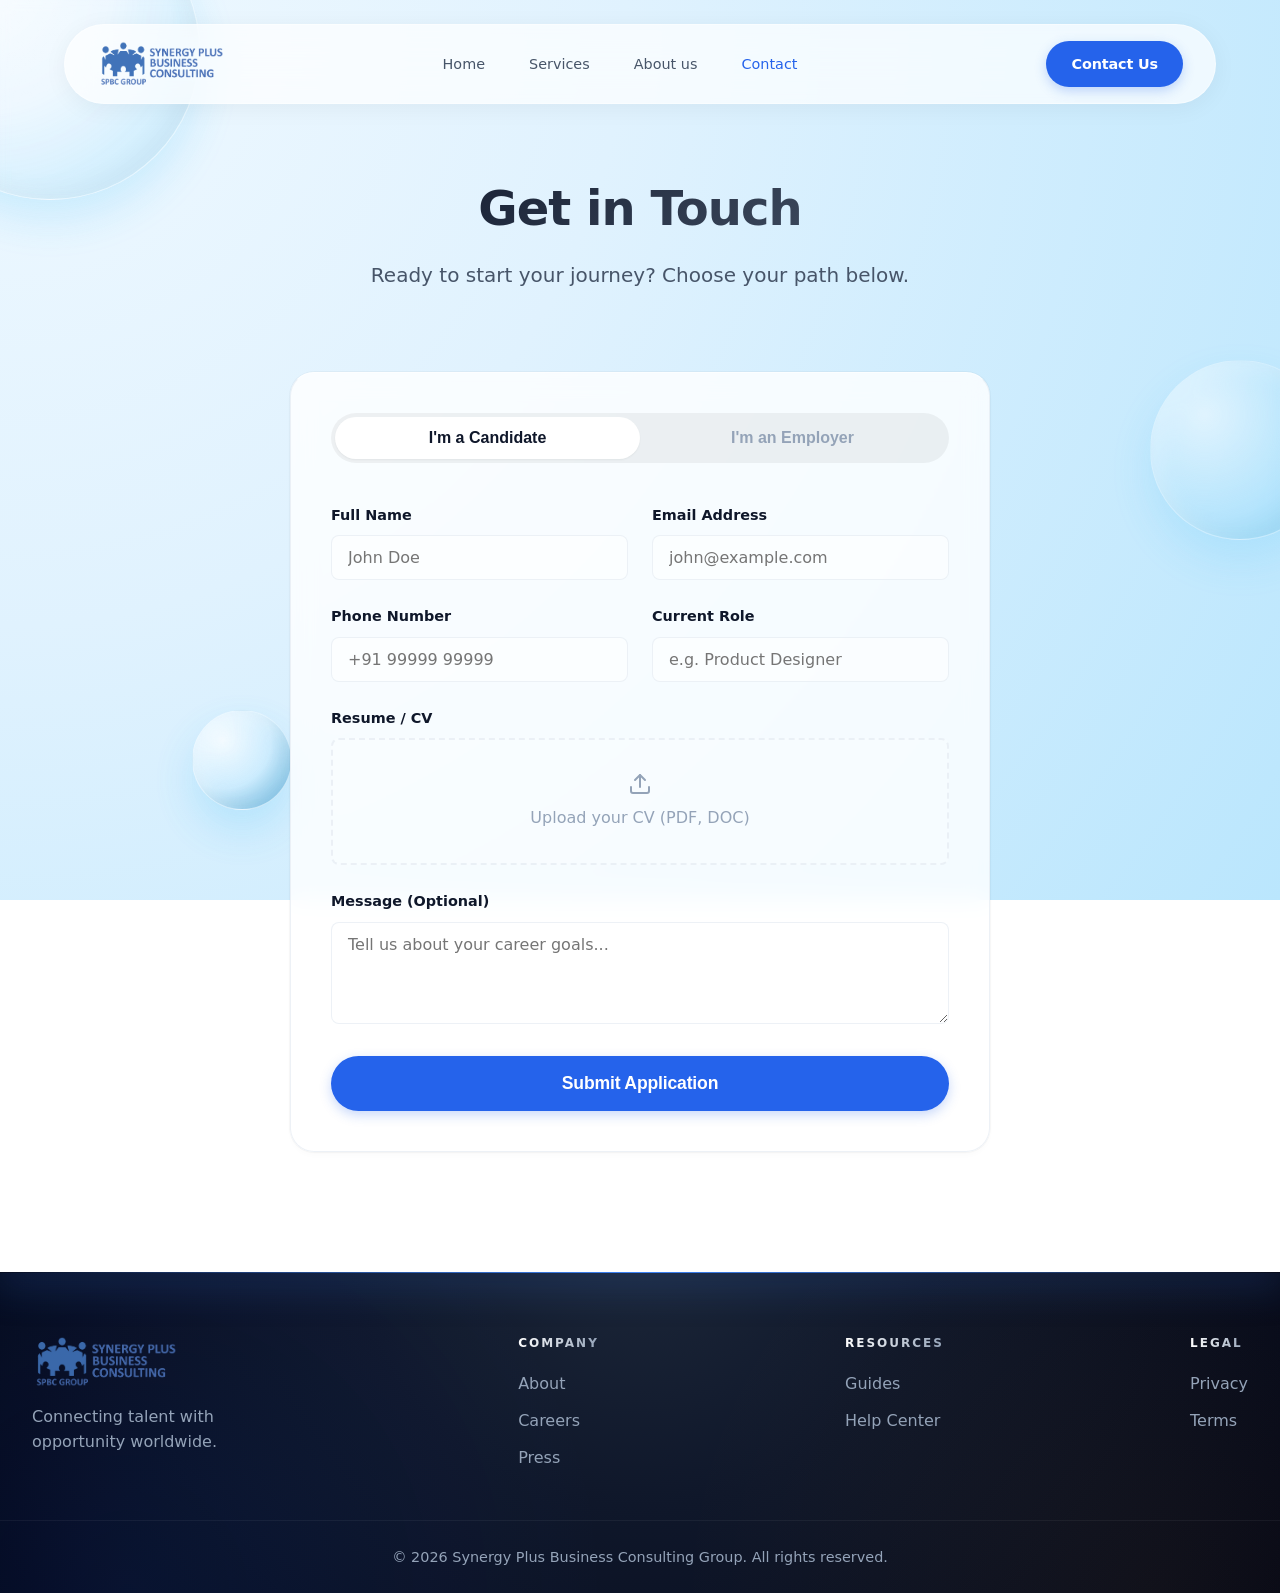
==== commit 897a0ee7: "fix" ====
--- a/contact.html
+++ b/contact.html
@@ -142,7 +142,7 @@
             </div>
         </div>
         <div class="footer-bottom">
-            <p>&copy; 2026 Gsynergy. All rights reserved.</p>
+            <p>&copy; 2026 Synergy Plus Business Consulting Group. All rights reserved.</p>
         </div>
     </footer>
 
--- a/style.css
+++ b/style.css
@@ -221,7 +221,7 @@
     justify-content: center;
     position: relative;
     overflow: hidden;
-    background: radial-gradient(ellipse at 50% 0%, #ffffff 0%, #f8fafc 40%, #e2e8f0 100%);
+    /* background: radial-gradient(ellipse at 50% 0%, #ffffff 0%, #f8fafc 40%, #e2e8f0 100%); */
 }
 
 /* Ambient glow blobs */
@@ -376,7 +376,7 @@
     border-radius: 100px;
     padding: 20px 48px;
     max-width: 800px;
-    margin: 180px auto 0;
+    margin: 80px auto 0;
     position: relative;
     z-index: 2;
     box-shadow: 0 10px 40px rgba(0,0,0,0.05);
@@ -520,8 +520,8 @@
     width: 100px;
     height: 100px;
     border-radius: 24px;
-    background: radial-gradient(circle at 40% 40%, rgba(139, 92, 246, 0.6), rgba(37, 99, 235, 0.3));
-    box-shadow: 0 0 60px rgba(139, 92, 246, 0.4);
+    background: radial-gradient(circle at 40% 40%, rgba(37, 99, 235, 0.6), rgba(37, 99, 235, 0.3));
+    box-shadow: 0 0 60px rgba(37, 99, 235, 0.4);
     position: relative;
     overflow: hidden;
 }
@@ -1584,16 +1584,40 @@
     color: var(--accent);
 }
 
+/* Modular Grid Background */
+.modular-grid-bg {
+    position: absolute;
+    top: 0; left: 0; right: 0; bottom: 0;
+    background-size: 50px 50px;
+    background-image: 
+        linear-gradient(to right, rgba(37, 99, 235, 0.05) 1px, transparent 1px),
+        linear-gradient(to bottom, rgba(37, 99, 235, 0.05) 1px, transparent 1px);
+    z-index: -1;
+    pointer-events: none;
+    -webkit-mask-image: linear-gradient(to bottom, rgba(0,0,0,1) 0%, rgba(0,0,0,0) 90%);
+    mask-image: linear-gradient(to bottom, rgba(0,0,0,1) 0%, rgba(0,0,0,0) 90%);
+}
+
+.floating-plus {
+    position: absolute;
+    color: rgba(37, 99, 235, 0.2);
+    font-weight: 300;
+    font-family: monospace;
+    user-select: none;
+    pointer-events: none;
+    z-index: -1;
+}
+
 /* New Decorative Sphere for Hero Section */
 .decorative-sphere-filler {
     width: 130px; 
     height: 130px;
     border-radius: 50%;
-    background: radial-gradient(circle at 35% 35%, rgba(255, 255, 255, 0.95), rgba(139, 92, 246, 0.2) 45%, rgba(139, 92, 246, 0.5) 100%);
+    background: radial-gradient(circle at 35% 35%, rgba(255, 255, 255, 0.95), rgba(37, 99, 235, 0.2) 45%, rgba(37, 99, 235, 0.5) 100%);
     box-shadow: 
         inset -10px -10px 20px rgba(0, 0, 0, 0.08),
         inset 10px 10px 20px rgba(255, 255, 255, 0.6),
-        0 25px 45px rgba(139, 92, 246, 0.3);
+        0 25px 45px rgba(37, 99, 235, 0.3);
     backdrop-filter: blur(8px);
     -webkit-backdrop-filter: blur(8px);
     border: 1px solid rgba(255, 255, 255, 0.5);
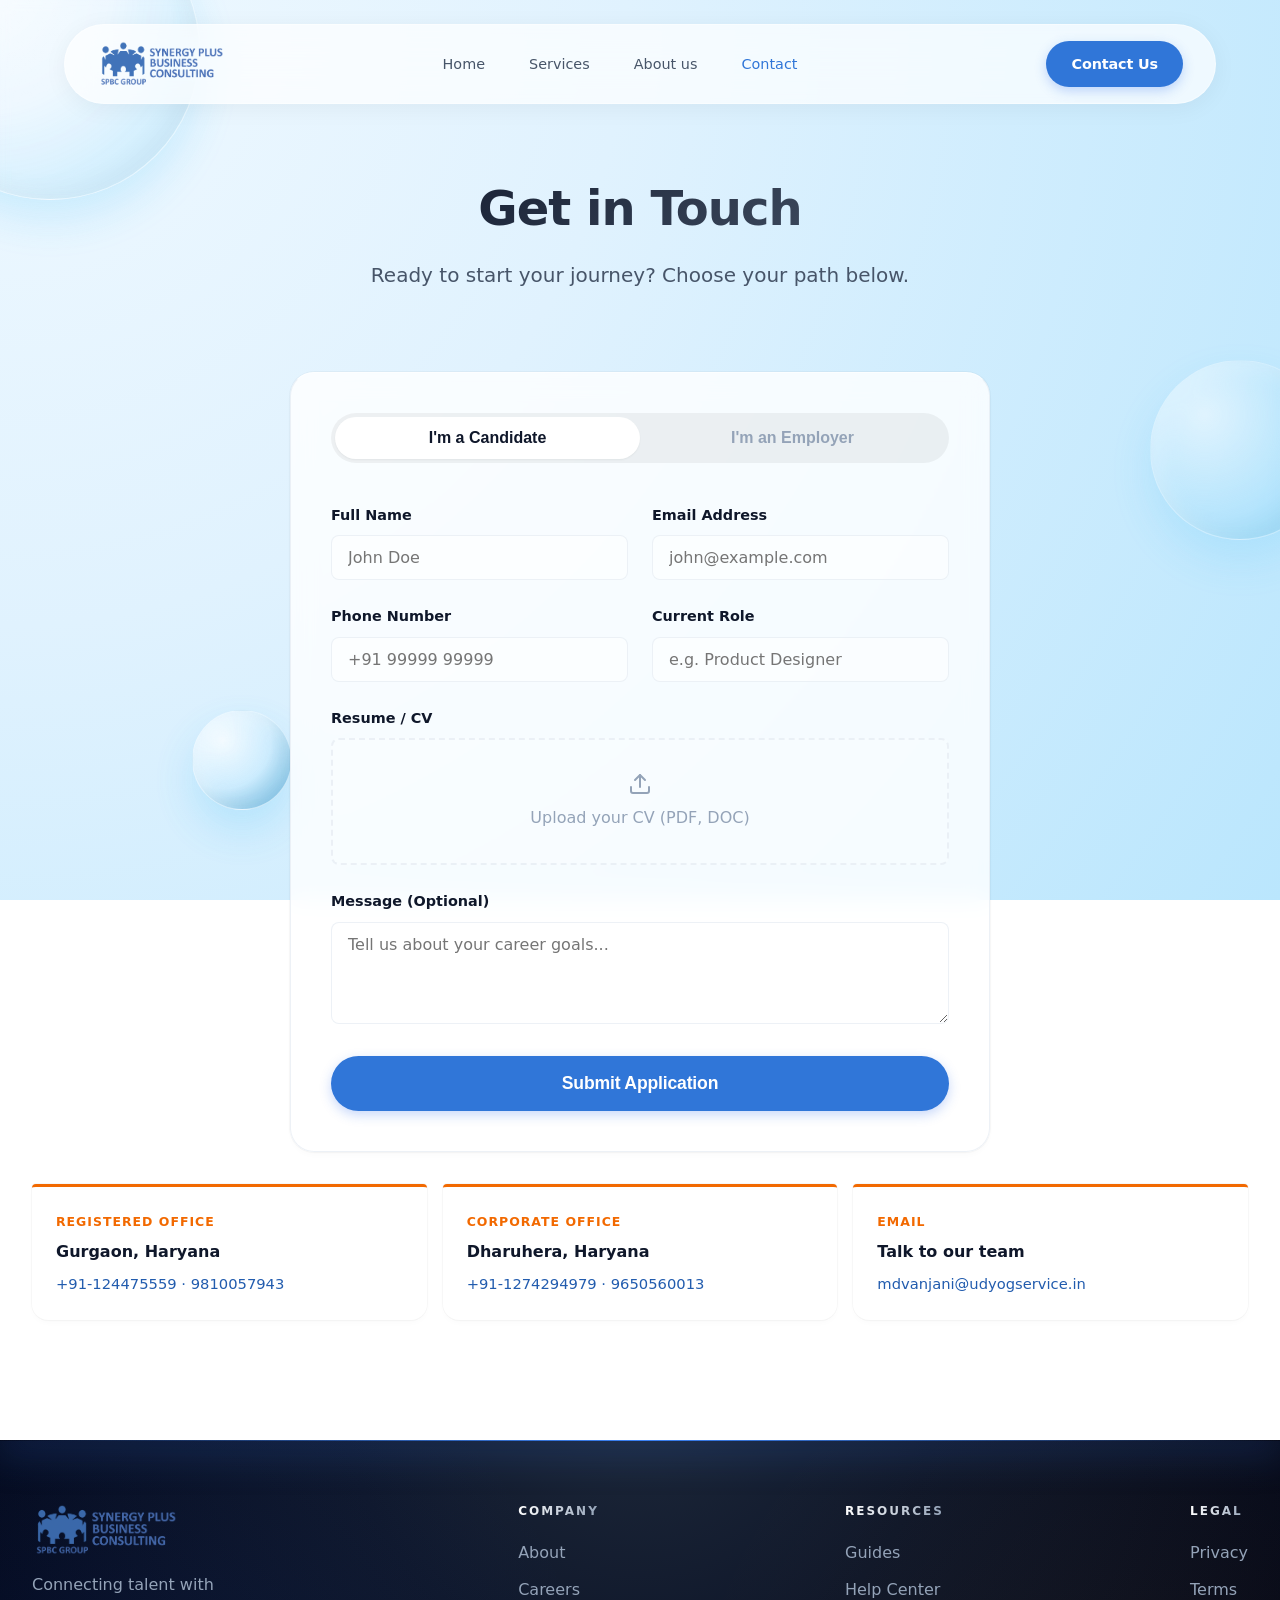
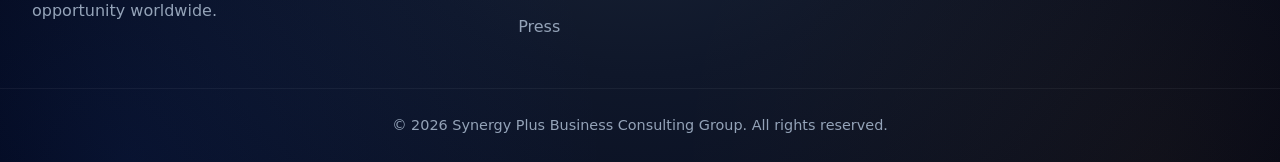
==== commit cab63a15: "adya changes" ====
--- a/contact.html
+++ b/contact.html
@@ -1,4 +1,4 @@
-<!DOCTYPE html>
+﻿<!DOCTYPE html>
 <html lang="en">
 <head>
     <meta charset="UTF-8">
@@ -8,12 +8,12 @@
 </head>
 <body>
     <div class="mesh-background">
-        <!-- New Glass Orbs & Floating Icons -->
+
         <div class="shape-orb orb-lg"></div>
         <div class="shape-orb orb-md"></div>
         <div class="shape-orb orb-sm"></div>
     </div>
-    
+
     <nav class="navbar">
         <a href="index.html" class="logo-container">
             <img src="Assets/logo.png" alt="Synergy Plus Business Consulting" class="logo-img">
@@ -24,6 +24,11 @@
             <li><a href="founder.html">About us</a></li>
             <li><a href="contact.html" style="color: var(--primary);">Contact</a></li>
         </ul>
+        <button class="mobile-menu-btn" aria-label="Toggle menu">
+            <span class="bar"></span>
+            <span class="bar"></span>
+            <span class="bar"></span>
+        </button>
         <a href="contact.html" class="btn btn-primary">Contact Us</a>
     </nav>
 
@@ -35,14 +40,14 @@
             </div>
 
             <div class="form-wrapper fade-in-up delay-1">
-                <!-- Toggle Switch -->
+
                 <div class="form-toggle">
                     <button class="toggle-btn active" onclick="switchForm('candidate')">I'm a Candidate</button>
                     <button class="toggle-btn" onclick="switchForm('employer')">I'm an Employer</button>
                     <div class="toggle-indicator"></div>
                 </div>
 
-                <!-- Candidate Form -->
+
                 <form id="candidate-form" class="active-form">
                     <div class="form-grid">
                         <div class="input-group">
@@ -79,7 +84,7 @@
                     <button type="submit" class="btn btn-primary btn-submit">Submit Application</button>
                 </form>
 
-                <!-- Employer Form -->
+
                 <form id="employer-form">
                     <div class="form-grid">
                         <div class="input-group">
@@ -106,10 +111,15 @@
                     <button type="submit" class="btn btn-primary btn-submit">Request Consultation</button>
                 </form>
             </div>
+            <div class="contact-details-grid">
+                <div class="contact-detail"><span>Registered Office</span><strong>Gurgaon, Haryana</strong><a href="tel:+919810057943">+91-124475559 · 9810057943</a></div>
+                <div class="contact-detail"><span>Corporate Office</span><strong>Dharuhera, Haryana</strong><a href="tel:+919650560013">+91-1274294979 · 9650560013</a></div>
+                <div class="contact-detail"><span>Email</span><strong>Talk to our team</strong><a href="mailto:mdvanjani@udyogservice.in">mdvanjani@udyogservice.in</a></div>
+            </div>
         </div>
     </section>
 
-    <!-- Footer -->
+
     <footer class="site-footer">
         <div class="container footer-content">
             <div class="footer-col brand-col">
@@ -142,7 +152,7 @@
             </div>
         </div>
         <div class="footer-bottom">
-            <p>&copy; 2026 Synergy Plus Business Consulting Group. All rights reserved.</p>
+            <p>&copy; 2026 Synergy Plus Business Consulting Group. <span class="footer-rights">All rights reserved.</span></p>
         </div>
     </footer>
 
@@ -153,7 +163,7 @@
             const employerForm = document.getElementById('employer-form');
             const btns = document.querySelectorAll('.toggle-btn');
             const indicator = document.querySelector('.toggle-indicator');
-            
+
             if (type === 'candidate') {
                 candidateForm.classList.add('active-form');
                 employerForm.classList.remove('active-form');
@@ -180,4 +190,5 @@
         });
     </script>
 </body>
-</html>+</html>
+
--- a/style.css
+++ b/style.css
@@ -1,42 +1,44 @@
-:root {
-    /* Premium Color Palette */
-    --primary: #2563eb;       
-    --primary-dark: #1e40af;
-    --primary-soft: rgba(37, 99, 235, 0.08); /* Soft background for primary */
-    
-    --accent: #f59e0b;
-    --accent-glow: rgba(245, 158, 11, 0.3);
-
-    --bg-main: #f8fafc;       
-    --bg-card: rgba(255, 255, 255, 0.8); /* Semi-transparent for glassmorphism */
+﻿:root {
+
+    --primary: #3076d8;
+    --primary-dark: #225cae;
+    --primary-soft: rgba(48, 118, 216, 0.1);
+
+    --accent: #f26900;
+    --accent-glow: rgba(242, 105, 0, 0.3);
+    --brand-blush: #f1dacb;
+    --brand-sky: #c8dbf4;
+
+    --bg-main: #fbf8f6;
+    --bg-card: rgba(255, 255, 255, 0.8);
     --bg-card-hover: rgba(255, 255, 255, 0.95);
-    
-    --text-heading: #0f172a;  
-    --text-body: #475569;    
-    --text-muted: #94a3b8;    
-
-    --border-card: rgba(226, 232, 240, 0.6);   
+
+    --text-heading: #0f172a;
+    --text-body: #475569;
+    --text-muted: #94a3b8;
+
+    --border-card: rgba(226, 232, 240, 0.6);
     --border-highlight: rgba(255, 255, 255, 0.6);
-    
+
     --radius-sm: 8px;
     --radius-md: 16px;
     --radius-lg: 24px;
-    
-    /* Sophisticated Shadows */
+
+
     --shadow-sm: 0 1px 2px 0 rgba(0, 0, 0, 0.05);
-    --shadow-card: 0 4px 6px -1px rgba(0, 0, 0, 0.02), 0 2px 4px -1px rgba(0, 0, 0, 0.02), 0 0 0 1px rgba(0,0,0,0.03); 
+    --shadow-card: 0 4px 6px -1px rgba(0, 0, 0, 0.02), 0 2px 4px -1px rgba(0, 0, 0, 0.02), 0 0 0 1px rgba(0,0,0,0.03);
     --shadow-float: 0 20px 25px -5px rgba(0, 0, 0, 0.05), 0 10px 10px -5px rgba(0, 0, 0, 0.01);
     --shadow-glow: 0 0 20px rgba(37, 99, 235, 0.15);
-    
+
     --font-heading: 'Plus Jakarta Sans', 'Inter', system-ui, -apple-system, sans-serif;
     --font-body: 'Inter', system-ui, -apple-system, sans-serif;
-    
+
     --nav-height: 80px;
     --glass-blur: blur(12px);
     --transition-smooth: all 0.4s cubic-bezier(0.16, 1, 0.3, 1);
 }
 
-/* Import Font if possible, otherwise rely on fallback */
+
 @import url('https://fonts.googleapis.com/css2?family=Inter:wght@400;500;600&family=Plus+Jakarta+Sans:wght@500;600;700;800&display=swap');
 
 *, *::before, *::after { margin: 0; padding: 0; box-sizing: border-box; }
@@ -51,7 +53,7 @@
     position: relative;
 }
 
-/* Animated 3D Background */
+
 .mesh-background {
     position: fixed;
     top: 0; left: 0; width: 100vw; height: 100vh;
@@ -61,7 +63,7 @@
     perspective: 1000px;
 }
 
-/* 3D Cube System Removed for New Glass/Orb Theme */
+
 
 h1, h2, h3, h4 {
     font-family: var(--font-heading);
@@ -83,11 +85,11 @@
     position: relative;
 }
 
-/* Typography Enhancements */
+
 .section-header { text-align: center; max-width: 640px; margin: 0 auto 80px; }
-.section-header h2 { 
-    font-size: 3rem; 
-    margin-bottom: 20px; 
+.section-header h2 {
+    font-size: 3rem;
+    margin-bottom: 20px;
     background: linear-gradient(135deg, var(--text-heading) 0%, #475569 100%);
     background-clip: text;
     -webkit-background-clip: text;
@@ -95,10 +97,10 @@
 }
 .section-header p { font-size: 1.25rem; color: var(--text-body); font-weight: 400; }
 
-/* Enhanced Cards */
+
 .module-card, .bento-item, .step-card, .job-card, .testimonial-card {
     background: var(--bg-card);
-    backdrop-filter: var(--glass-blur); /* Glass effect */
+    backdrop-filter: var(--glass-blur);
     -webkit-backdrop-filter: var(--glass-blur);
     border: 1px solid var(--border-card);
     border-top-color: var(--border-highlight);
@@ -135,7 +137,7 @@
     z-index: 1000;
     box-shadow: 0 4px 24px rgba(0, 0, 0, 0.05);
     transition: var(--transition-smooth);
-    
+
     display: grid;
     grid-template-columns: 140px 1fr 180px;
     align-items: center;
@@ -145,13 +147,36 @@
     background: rgba(255, 255, 255, 0.9);
 }
 
+.mobile-menu-btn {
+    display: none;
+    flex-direction: column;
+    justify-content: space-between;
+    width: 30px;
+    height: 21px;
+    background: transparent;
+    border: none;
+    cursor: pointer;
+    z-index: 1100;
+    padding: 0;
+}
+.mobile-menu-btn span {
+    width: 100%;
+    height: 3px;
+    background: var(--text-heading);
+    border-radius: 3px;
+    transition: all 0.3s ease;
+}
+.mobile-menu-btn.active span:nth-child(1) { transform: translateY(9px) rotate(45deg); }
+.mobile-menu-btn.active span:nth-child(2) { opacity: 0; }
+.mobile-menu-btn.active span:nth-child(3) { transform: translateY(-9px) rotate(-45deg); }
+
 .logo-container { justify-self: start; opacity: 1; filter: none; }
-.nav-links { 
-    justify-self: center; 
-    display: flex; gap: 8px; 
-}
-.navbar .btn { 
-    justify-self: end; 
+.nav-links {
+    justify-self: center;
+    display: flex; gap: 8px;
+}
+.navbar .btn {
+    justify-self: end;
     padding: 10px 24px;
     font-size: 0.9rem;
 }
@@ -166,7 +191,7 @@
     transition: all 0.3s ease;
 }
 .nav-links a:hover,
-.nav-links a.active { 
+.nav-links a.active {
     color: var(--primary);
     background: rgba(37, 99, 235, 0.05);
 }
@@ -202,15 +227,13 @@
     border: 1px solid var(--border-card);
     box-shadow: var(--shadow-sm);
 }
-.btn-secondary:hover { 
-    border-color: var(--primary); 
-    background: var(--bg-main); 
+.btn-secondary:hover {
+    border-color: var(--primary);
+    background: var(--bg-main);
     color: var(--primary);
 }
 
-/* =============================================
-   ULTRA PREMIUM HERO SECTION
-   ============================================= */
+
 .hero-section {
     min-height: 100vh;
     padding-top: 180px;
@@ -221,17 +244,17 @@
     justify-content: center;
     position: relative;
     overflow: hidden;
-    /* background: radial-gradient(ellipse at 50% 0%, #ffffff 0%, #f8fafc 40%, #e2e8f0 100%); */
-}
-
-/* Ambient glow blobs */
+
+}
+
+
 .hero-glow {
     position: absolute;
     border-radius: 50%;
-    filter: blur(80px); /* Reduced blur slightly for better definition on white */
+    filter: blur(80px);
     pointer-events: none;
     z-index: 0;
-    opacity: 0.6; /* Lower opacity for subtle effect */
+    opacity: 0.6;
 }
 .hero-glow--blue {
     width: 700px; height: 700px;
@@ -256,11 +279,11 @@
     100% { opacity: 1;   transform: scale(1.15); }
 }
 
-/* Hero Badge — hidden in dark theme */
+
 .hero-badge { display: none; }
 .badge-dot { display: none; }
 
-/* Hero Content */
+
 .hero-content {
     text-align: center;
     z-index: 2;
@@ -299,11 +322,11 @@
     line-height: 1.7;
 }
 
-/* Hero Grid — Hidden (replaced with floating cards) */
+
 .hero-grid { display: none; }
 .hero-module { display: none; }
 
-/* Hero CTA Buttons */
+
 .hero-buttons {
     display: flex;
     justify-content: center;
@@ -360,10 +383,10 @@
     color: var(--text-heading);
 }
 
-/* Employer / Talent card images — hidden */
+
 .employer-card, .talent-card { display: none; }
 
-/* Trust Stats Bar */
+
 .hero-stats {
     display: flex;
     justify-content: center;
@@ -409,7 +432,7 @@
     background: linear-gradient(to bottom, transparent, rgba(0, 0, 0, 0.1), transparent);
 }
 
-/* ===== Floating Hero Cards ===== */
+
 .hero-float {
     position: absolute;
     z-index: 3;
@@ -485,8 +508,8 @@
     border-radius: 50%;
     background: conic-gradient(
         #2563eb 0% 55%,
-        #7c3aed 55% 80%,
-        #f59e0b 80% 100%
+        #1e40af 55% 80%,
+        #60a5fa 80% 100%
     );
     position: relative;
     flex-shrink: 0;
@@ -547,26 +570,26 @@
     pointer-events: none;
 }
 
-/* Side Modules */
+
 .card-team, .card-analysis {
     height: 400px;
-    display: flex; flex-direction: column; 
+    display: flex; flex-direction: column;
     align-items: center; justify-content: center;
     z-index: 1;
-    /* Styles are inherited from .module-card but we add specifics here */
-    background: rgba(255, 255, 255, 0.4); /* More glassy */
+
+    background: rgba(255, 255, 255, 0.4);
     backdrop-filter: blur(20px);
 }
 
-.card-team { 
-    transform: translateY(0); 
-    margin-top: -40px; 
+.card-team {
+    transform: translateY(0);
+    margin-top: -40px;
 }
 .card-team:hover { transform: translateY(-10px) scale(1.02); }
 
-.card-analysis { 
-    transform: translateY(0); 
-    margin-top: 40px; 
+.card-analysis {
+    transform: translateY(0);
+    margin-top: 40px;
 }
 .card-analysis:hover { transform: translateY(-10px) scale(1.02); }
 
@@ -577,15 +600,15 @@
     gap: 8px;
     background: rgba(255, 255, 255, 0.8);
     backdrop-filter: blur(8px);
-    -webkit-backdrop-filter: blur(8px); 
+    -webkit-backdrop-filter: blur(8px);
     color: var(--text-heading);
     box-shadow: 0 2px 10px rgba(0, 0, 0, 0.03);
     border: 1px solid rgba(255, 255, 255, 0.6);
-    padding: 6px 14px; 
+    padding: 6px 14px;
     border-radius: 100px;
-    font-size: 0.75rem; 
-    font-weight: 700; 
-    text-transform: uppercase; 
+    font-size: 0.75rem;
+    font-weight: 700;
+    text-transform: uppercase;
     letter-spacing: 0.08em;
     margin-bottom: 24px;
     width: fit-content;
@@ -618,17 +641,17 @@
     border-radius: 50%;
     background: conic-gradient(var(--primary) 0% 70%, rgba(200, 200, 200, 0.2) 70% 100%);
     position: relative;
-    box-shadow: inset 0 0 0 24px var(--bg-card); /* Simulates donut */
-}
-.card-stats { display: none; } /* Simplified: Hiding floating stats for clean look */
+    box-shadow: inset 0 0 0 24px var(--bg-card);
+}
+.card-stats { display: none; }
 .bg-lines { display: none; }
 
-/* Logos */
-.logos-section { 
-    background: white; 
-    padding: 60px 0; 
-    border-bottom: 1px solid var(--border-card); 
-    overflow: hidden; 
+
+.logos-section {
+    background: white;
+    padding: 60px 0;
+    border-bottom: 1px solid var(--border-card);
+    overflow: hidden;
     position: relative;
 }
 .logos-section--dark {
@@ -656,31 +679,31 @@
     opacity: 1;
 }
 
-/* Bento Grid */
-.features-section { padding: 140px 0; background: var(--bg-main); } /* Removed background color to seamless blend */
+
+.features-section { padding: 140px 0; background: var(--bg-main); }
 .bento-grid {
     display: grid;
     grid-template-columns: repeat(3, 1fr);
-    /* auto-rows: 300px; */
+
     gap: 32px;
 }
-.item-large { 
-    grid-row: span 2; 
-    background: linear-gradient(to bottom right, #ffffff, #f1f5f9); 
-}
-.item-wide { 
-    grid-column: span 2; 
-    background: var(--text-heading); 
-    color: white; 
-    border: none; 
+.item-large {
+    grid-row: span 2;
+    background: linear-gradient(to bottom right, #ffffff, #f1f5f9);
+}
+.item-wide {
+    grid-column: span 2;
+    background: var(--text-heading);
+    color: white;
+    border: none;
 }
 .item-wide h3, .item-wide p { color: white; opacity: 1; }
 .item-wide p { opacity: 0.8; }
 
-.bento-item { 
-    display: flex; 
-    flex-direction: column; 
-    justify-content: flex-start; /* Changed from space-between for top alignment */
+.bento-item {
+    display: flex;
+    flex-direction: column;
+    justify-content: flex-start;
     position: relative;
     overflow: hidden;
     padding: 40px;
@@ -718,37 +741,37 @@
 .bento-item p { color: var(--text-body); font-size: 1.05rem; position: relative; z-index: 2; }
 .bento-item ul { position: relative; z-index: 2; }
 
-/* Process */
+
 .process-section { padding: 140px 0; background: white; border-top: 1px solid var(--border-card); }
 .process-steps { display: flex; gap: 40px; }
-.step-card { 
-    flex: 1; 
-    text-align: center; 
-    border: 1px solid var(--border-card); 
-    background: var(--bg-main); 
-}
-.step-number { 
-    font-size: 4rem; 
-    font-weight: 900; 
-    /* Modern Gradient Text */
+.step-card {
+    flex: 1;
+    text-align: center;
+    border: 1px solid var(--border-card);
+    background: var(--bg-main);
+}
+.step-number {
+    font-size: 4rem;
+    font-weight: 900;
+
     background: linear-gradient(135deg, var(--primary) 0%, var(--primary-dark) 100%);
     -webkit-background-clip: text;
     -webkit-text-fill-color: transparent;
-    margin-bottom: 16px; 
-    opacity: 1; 
+    margin-bottom: 16px;
+    opacity: 1;
     font-family: var(--font-heading);
     line-height: 1;
 }
 
-/* Jobs */
+
 .jobs-section { padding: 140px 0; background: var(--bg-main); }
 .jobs-grid { display: grid; grid-template-columns: repeat(auto-fit, minmax(360px, 1fr)); gap: 32px; margin-bottom: 60px; }
-.job-card { 
-    display: flex; flex-direction: column; 
-    background: white; 
-    /* Overrides for job specific look */
+.job-card {
+    display: flex; flex-direction: column;
+    background: white;
+
     border: none;
-    box-shadow: var(--shadow-sm); 
+    box-shadow: var(--shadow-sm);
 }
 .job-card:hover { box-shadow: var(--shadow-float); transform: translateY(-5px); }
 
@@ -757,81 +780,81 @@
 .job-company::before { content: ''; width: 24px; height: 24px; background: currentColor; border-radius: 4px; opacity: 0.2; }
 
 .job-tags { display: flex; gap: 10px; margin-bottom: 32px; flex-wrap: wrap; }
-.job-tags span { 
-    background: var(--bg-main); 
-    color: var(--text-body); 
-    padding: 6px 14px; 
-    border-radius: 100px; 
-    font-size: 0.85rem; 
-    font-weight: 600; 
+.job-tags span {
+    background: var(--bg-main);
+    color: var(--text-body);
+    padding: 6px 14px;
+    border-radius: 100px;
+    font-size: 0.85rem;
+    font-weight: 600;
     border: 1px solid var(--border-card);
 }
 
-.btn-job { 
-    margin-top: auto; 
-    display: block; 
-    padding: 14px; 
-    text-align: center; 
-    border: 1px solid var(--border-card); 
-    border-radius: 100px; 
-    font-weight: 600; 
-    color: var(--text-heading); 
-    transition: var(--transition-smooth); 
-}
-.btn-job:hover { 
-    background: var(--text-heading); 
-    color: white; 
-    border-color: var(--text-heading); 
+.btn-job {
+    margin-top: auto;
+    display: block;
+    padding: 14px;
+    text-align: center;
+    border: 1px solid var(--border-card);
+    border-radius: 100px;
+    font-weight: 600;
+    color: var(--text-heading);
+    transition: var(--transition-smooth);
+}
+.btn-job:hover {
+    background: var(--text-heading);
+    color: white;
+    border-color: var(--text-heading);
     box-shadow: 0 4px 12px rgba(15, 23, 42, 0.2);
 }
 .view-all-container { text-align: center; }
 
-/* Testimonials */
+
 .testimonials-section { padding: 140px 0; background: transparent; border-top: none; }
 .testimonial-grid { display: grid; grid-template-columns: repeat(2, 1fr); gap: 40px; }
-.testimonial-card { 
+.testimonial-card {
     background: rgba(255, 255, 255, 0.3);
     backdrop-filter: blur(16px);
     -webkit-backdrop-filter: blur(16px);
     border: 1px solid rgba(255, 255, 255, 0.4);
     box-shadow: 0 8px 32px 0 rgba(31, 38, 135, 0.07);
-    display: flex; flex-direction: column; justify-content: center; 
-}
-.testimonial-card p { 
-    font-size: 1.5rem; 
+    display: flex; flex-direction: column; justify-content: center;
+}
+.testimonial-card p {
+    font-size: 1.5rem;
     line-height: 1.5;
     font-weight: 500;
-    margin-bottom: 32px; 
-    color: var(--text-heading); 
+    margin-bottom: 32px;
+    color: var(--text-heading);
     letter-spacing: -0.01em;
 }
-.user-info { 
-    display: flex; 
-    flex-direction: column; 
-    align-items: flex-start; 
-    gap: 4px; 
+.user-info {
+    display: flex;
+    flex-direction: column;
+    align-items: flex-start;
+    gap: 4px;
     padding-left: 16px;
     border-left: 3px solid var(--primary);
 }
 .user-info strong { color: var(--text-heading); font-weight: 700; font-size: 1.1rem; }
 .user-info span { color: var(--text-muted); font-size: 0.9rem; font-weight: 500; }
 
-/* Footer */
-.site-footer { 
+
+.site-footer {
     background: radial-gradient(circle at 50% -20%, #1e293b 0%, #0f172a 40%, #020617 100%);
-    color: #94a3b8; 
-    padding: 64px 0 24px; 
+    color: #94a3b8;
+    padding: 64px 0 24px;
     position: relative;
     overflow: hidden;
 }
-/* Premium glowing top border */
+
 .site-footer::before {
     content: ''; position: absolute; top: 0; left: 0; right: 0; height: 1px;
     background: linear-gradient(90deg, transparent, #3b82f6, transparent);
     box-shadow: 0 0 40px 5px rgba(59, 130, 246, 0.5);
     z-index: 10;
 }
-/* Additional ambient glow */
+
 .site-footer::after {
     content: ''; position: absolute; bottom: 0; left: 0; width: 100%; height: 100%;
     background: radial-gradient(circle at 10% 100%, rgba(37, 99, 235, 0.1) 0%, transparent 40%),
@@ -839,52 +862,52 @@
     pointer-events: none;
 }
 
-/* Clean, Spacious Content Layout */
-.footer-content { 
-    display: flex; 
-    justify-content: space-between; 
-    flex-wrap: wrap; 
-    gap: 40px; 
-    margin-bottom: 48px; 
-    position: relative; 
+
+.footer-content {
+    display: flex;
+    justify-content: space-between;
+    flex-wrap: wrap;
+    gap: 40px;
+    margin-bottom: 48px;
+    position: relative;
     z-index: 2;
 }
 
 .brand-col p { max-width: 240px; margin-top: 16px; line-height: 1.6; }
-.footer-col h4 { 
-    color: white; 
+.footer-col h4 {
+    color: white;
     background: linear-gradient(90deg, #fff, #94a3b8);
     -webkit-background-clip: text;
     -webkit-text-fill-color: transparent;
-    text-transform: uppercase; font-size: 0.75rem; letter-spacing: 2px; margin-bottom: 20px; font-weight: 800; 
+    text-transform: uppercase; font-size: 0.75rem; letter-spacing: 2px; margin-bottom: 20px; font-weight: 800;
 }
 .footer-col ul { display: flex; flex-direction: column; gap: 10px; }
 .footer-col a { transition: color 0.2s; }
 .footer-col a:hover { color: white; text-decoration: none; transform: translateX(4px); display: inline-block; }
 
-.footer-bottom { 
-    border-top: 1px solid rgba(255,255,255,0.05); 
-    padding-top: 24px; 
-    text-align: center; 
-    font-size: 0.9rem; 
+.footer-bottom {
+    border-top: 1px solid rgba(255,255,255,0.05);
+    padding-top: 24px;
+    text-align: center;
+    font-size: 0.9rem;
     position: relative; z-index: 2;
 }
-.site-footer .logo-img { 
-    opacity: 0.9; 
-    max-width: 160px; /* Restrict logo size in footer */
+.site-footer .logo-img {
+    opacity: 0.9;
+    max-width: 160px;
     height: auto;
-} 
-
-/* Keyframes & Animations */
+}
+
+
 @keyframes scroll { from { transform: translateX(0); } to { transform: translateX(-50%); } }
 @keyframes fadeInUp { from { opacity: 0; transform: translateY(40px); } to { opacity: 1; transform: translateY(0); } }
-@keyframes fadeInLeft { 
-    from { opacity: 0; transform: translateX(-40px); } 
-    to { opacity: 1; transform: translateX(0); } 
-}
-@keyframes fadeInRight { 
-    from { opacity: 0; transform: translateX(40px); } 
-    to { opacity: 1; transform: translateX(0); } 
+@keyframes fadeInLeft {
+    from { opacity: 0; transform: translateX(-40px); }
+    to { opacity: 1; transform: translateX(0); }
+}
+@keyframes fadeInRight {
+    from { opacity: 0; transform: translateX(40px); }
+    to { opacity: 1; transform: translateX(0); }
 }
 
 .fade-in-up { animation: fadeInUp 1s cubic-bezier(0.2, 0.8, 0.2, 1) forwards; }
@@ -894,40 +917,130 @@
 .delay-1 { animation-delay: 0.15s; }
 .delay-2 { animation-delay: 0.3s; }
 
-/* Responsive Mobile */
+
 @media (max-width: 900px) {
-    .navbar { 
-        width: 100%; top: 0; left: 0; transform: none; border-radius: 0; border: none; border-bottom: 1px solid var(--border-card);
-        grid-template-columns: auto 1fr auto; padding: 0 24px;
-        background: rgba(255,255,255,0.9);
-        display: flex; justify-content: space-between;
+    /* Navbar & Menu */
+    .navbar {
+        width: 92%; top: 16px; left: 50%; transform: translateX(-50%); border-radius: 100px; border: 1px solid rgba(255, 255, 255, 0.4);
+        display: flex; justify-content: space-between; padding: 0 24px;
+        background: rgba(255,255,255,0.95);
+        align-items: center;
+        box-shadow: 0 4px 24px rgba(0, 0, 0, 0.05);
     }
-    .nav-links { display: none; }
     
-    .hero-content h1 { font-size: 3rem; }
+    .navbar .logo-container img {
+        max-width: 120px;
+        height: auto;
+    }
+
+    .mobile-menu-btn { display: flex; order: 2; margin-left: auto; }
+    .navbar .btn { display: none; } /* Hide CTA in navbar, maybe show in menu? */
+    
+    .nav-links {
+        position: absolute; /* Relative to navbar container */
+        top: calc(100% + 8px);
+        left: 0; width: 100%;
+        border-radius: 24px;
+        background: rgba(255, 255, 255, 0.98);
+        backdrop-filter: blur(20px);
+        -webkit-backdrop-filter: blur(20px);
+        flex-direction: column;
+        padding: 40px 24px;
+        gap: 24px;
+        border: 1px solid var(--border-card);
+        transform: translateY(-20px);
+        transition: all 0.4s cubic-bezier(0.16, 1, 0.3, 1);
+        z-index: 998;
+        box-shadow: 0 10px 40px rgba(0,0,0,0.1);
+        opacity: 0;
+        visibility: hidden; /* Hide when not active to prevent clicks */
+    }
+    
+    .nav-links.active {
+        transform: translateY(0);
+        opacity: 1;
+        visibility: visible;
+    }
+
+    .nav-links a {
+        font-size: 1.2rem;
+        display: block;
+        text-align: center;
+        width: 100%;
+    }
+    
+    /* Layout Adjustments */
+    .hero-content h1 { font-size: 3rem; max-width: 100%; }
     .hero-content p { font-size: 1.1rem; }
-    .hero-grid { grid-template-columns: 1fr; margin-top: 20px; gap: 24px; }
-    .hero-module { min-height: 360px; }
-    .hero-module h2 { font-size: 2.2rem; }
-    .hero-module__content { padding: 36px 28px; }
-    .hero-stats { flex-wrap: wrap; border-radius: 24px; padding: 20px; gap: 16px; }
-    .hero-stat { padding: 0 20px; }
+    .hero-stats { flex-wrap: wrap; border-radius: 24px; padding: 24px; gap: 24px; max-width: 100%; width: 100%; }
+    .hero-stat { padding: 0; width: 45%; justify-content: center; }
     .hero-stat__divider { display: none; }
-    .hero-glow { display: none; }
+    .hero-glow, .hero-float { display: none; }
     
+    /* Grid & Flex Stacks */
     .bento-grid { display: flex; flex-direction: column; }
     .testimonial-grid { grid-template-columns: 1fr; }
-    .footer-content { 
-        flex-direction: column; 
-        gap: 40px; 
-        padding: 32px; /* Reduced padding for mobile */
-        border-radius: 20px;
+    .footer-content { flex-direction: column; gap: 40px; text-align: left; align-items: center; }
+    .footer-col { width: 100%; max-width: 300px; }
+    .brand-col p { margin: 16px 0 0; }
+    .footer-bottom { text-align: center; }
+    .footer-rights { display: block; margin-top: 4px; }
+
+    .jobs-grid { grid-template-columns: 1fr; }
+
+    /* Founder Page */
+    .hero-split { grid-template-columns: 1fr; gap: 40px; }
+    .hero-text { text-align: center; }
+    .quote-box { margin-left: auto; margin-right: auto; max-width: 500px; text-align: left; }
+    .hero-image { order: -1; }
+    .img-placeholder-lg { height: 300px; }
+
+    .profile-layout { grid-template-columns: 1fr; gap: 40px; }
+    .profile-image-col { margin: 0 auto; max-width: 400px; text-align: center; }
+    .founder-frame { max-width: 320px; margin: 0 auto 32px; }
+    .profile-content-col { padding: 32px; }
+
+    .impact-grid { display: flex; flex-direction: column; gap: 24px; }
+    .impact-card { min-height: auto; }
+}
+
+@media (max-width: 600px) {
+    /* More aggressive adjustments for mobile */
+    .hero-content h1 { font-size: 2.2rem; }
+    .section-header h2 { font-size: 2rem; }
+    
+    .process-steps { flex-direction: column; gap: 24px; }
+    .step-card { display: flex; align-items: center; text-align: left; padding: 24px; gap: 24px; }
+    .step-number { flex-shrink: 0; margin-bottom: 0; font-size: 3rem; min-width: max-content; }
+    .step-card h3 { margin-bottom: 4px; font-size: 1.2rem; }
+    .step-card p { margin: 0; font-size: 0.95rem; }
+
+    .hero-stats { flex-direction: column; gap: 32px; }
+    .hero-stat { width: 100%; border-bottom: 1px solid rgba(0,0,0,0.05); padding-bottom: 20px; }
+    .hero-stat:last-child { border-bottom: none; padding-bottom: 0; }
+
+    .service-mini-card { flex-direction: column; align-items: flex-start; }
+    .service-mini-card .mini-icon-box { margin-bottom: 8px; }
+
+    .service-details-grid {
+        grid-template-columns: 1fr !important;
     }
     
-    .jobs-grid { grid-template-columns: 1fr; }
-}
-
-/* Contact Page Styles */
+    .form-wrapper { padding: 20px; }
+    .form-grid { grid-template-columns: 1fr; }
+    .input-group.full-width { grid-column: auto; }
+    
+    .legal-section { padding: 24px; }
+    
+    /* Ensure no overflow */
+    .container { padding: 0 20px; }
+
+    /* Fix Impact cards on mobile */
+    .impact-card h3 { font-size: 1.2rem; }
+    .stat-value { font-size: 3rem; }
+}
+
+
 .contact-section {
     padding-top: 180px;
     padding-bottom: 120px;
@@ -986,7 +1099,7 @@
     z-index: 1;
 }
 
-/* Toggle Logic in CSS is handled by inline JS classes, here are the visually hidden states */
+
 form {
     display: none;
     animation: fadeIn 0.5s ease;
@@ -1075,20 +1188,20 @@
     .form-wrapper { padding: 24px; }
 }
 
-/* Improved Services Grid */
+
 .features-section {
     padding: 140px 0;
     position: relative;
-    /* Ultra Modern Grid Background */
+
     background-color: #f8fafc;
-    background-image: 
+    background-image:
         radial-gradient(circle at 15% 50%, rgba(37, 99, 235, 0.04) 0%, transparent 25%),
         radial-gradient(circle at 85% 30%, rgba(245, 158, 11, 0.04) 0%, transparent 25%),
         linear-gradient(#e2e8f0 1px, transparent 1px),
         linear-gradient(90deg, #e2e8f0 1px, transparent 1px);
     background-size: 100% 100%, 100% 100%, 40px 40px, 40px 40px;
     background-position: 0 0, 0 0, -1px -1px, -1px -1px;
-    /* Mask the grid at the edges for a fade effect */
+
     mask-image: linear-gradient(to bottom, transparent, black 10%, black 90%, transparent);
     -webkit-mask-image: linear-gradient(to bottom, transparent, black 10%, black 90%, transparent);
 }
@@ -1106,8 +1219,8 @@
     backdrop-filter: blur(20px);
     -webkit-backdrop-filter: blur(20px);
     border: 1px solid rgba(255, 255, 255, 0.8);
-    box-shadow: 
-        0 4px 6px -1px rgba(0, 0, 0, 0.02), 
+    box-shadow:
+        0 4px 6px -1px rgba(0, 0, 0, 0.02),
         0 10px 30px -5px rgba(0, 0, 0, 0.05),
         inset 0 0 0 1px rgba(255,255,255,0.5);
     display: flex;
@@ -1117,9 +1230,9 @@
 }
 
 .service-category-card:hover {
-    box-shadow: 
-        0 20px 40px -5px rgba(0, 0, 0, 0.08), 
-        0 0 0 1px rgba(37, 99, 235, 0.1); /* Subtle blue glow border */
+    box-shadow:
+        0 20px 40px -5px rgba(0, 0, 0, 0.08),
+        0 0 0 1px rgba(37, 99, 235, 0.1);
     transform: translateY(-8px);
     z-index: 10;
 }
@@ -1149,14 +1262,15 @@
 }
 .icon-box svg { width: 32px; height: 32px; }
 
-.icon-primary { 
-    background: linear-gradient(135deg, #eff6ff 0%, #dbeafe 100%); 
-    color: var(--primary); 
-    border: 1px solid rgba(37, 99, 235, 0.1);
-}
-.icon-accent { 
-    background: linear-gradient(135deg, #fffbeb 0%, #fef3c7 100%); 
-    color: var(--accent); 
+.icon-primary {
+    background: var(--primary);
+    color: white;
+    box-shadow: 0 10px 25px rgba(37, 99, 235, 0.5);
+    border: none;
+}
+.icon-accent {
+    background: linear-gradient(135deg, #fffbeb 0%, #fef3c7 100%);
+    color: var(--accent);
     border: 1px solid rgba(245, 158, 11, 0.1);
 }
 
@@ -1252,17 +1366,17 @@
     .service-list-grid { grid-template-columns: 1fr; padding: 24px; }
     .service-mini-card { flex-direction: row; align-items: start; }
     .mini-icon-box { flex-shrink: 0; }
-    .service-mini-card::before { display: none; } /* No vertical bar on mobile */
-}
-
-/* Sticky Header on scroll - optional improvement */
+    .service-mini-card::before { display: none; }
+}
+
+
 .navbar.scrolled {
     background: rgba(255, 255, 255, 0.95);
     box-shadow: var(--shadow-card);
 }
 
 
-/* Service List Styles */
+
 .service-list { margin-top: 24px; display: flex; flex-direction: column; gap: 16px; }
 .service-item { display: flex; align-items: center; gap: 12px; font-size: 1.1rem; color: var(--text-body); transition: transform 0.2s ease; }
 .service-item:hover { transform: translateX(5px); color: var(--text-heading); }
@@ -1270,18 +1384,18 @@
 .dot-primary { background: var(--primary); box-shadow: 0 0 8px var(--primary-soft); }
 .dot-accent { background: var(--accent); box-shadow: 0 0 8px var(--accent-glow); }
 
-/* Ultra Premium Founder Page Styles */
+
 .founder-hero { padding: 180px 0 100px; position: relative; overflow: visible; }
 .hero-split { display: grid; grid-template-columns: 1fr 0.8fr; gap: 80px; align-items: center; }
 
-.hero-text h1 { 
-    font-size: 4.5rem; 
-    line-height: 1.1; 
-    margin-bottom: 24px; 
-    letter-spacing: -0.03em; 
-    background: linear-gradient(135deg, #0f172a 0%, #334155 100%); 
-    -webkit-background-clip: text; 
-    -webkit-text-fill-color: transparent; 
+.hero-text h1 {
+    font-size: 4.5rem;
+    line-height: 1.1;
+    margin-bottom: 24px;
+    letter-spacing: -0.03em;
+    background: linear-gradient(135deg, #0f172a 0%, #334155 100%);
+    -webkit-background-clip: text;
+    -webkit-text-fill-color: transparent;
     text-shadow: 0 20px 40px rgba(0,0,0,0.05);
 }
 
@@ -1310,41 +1424,68 @@
     border-radius: 0 4px 4px 0;
 }
 
-.img-placeholder-lg { 
-    width: 100%; height: 450px; 
+.img-placeholder-lg {
+    width: 100%; height: 450px;
     background: rgba(255,255,255,0.6);
     backdrop-filter: blur(20px);
-    border-radius: 32px; 
-    display: flex; align-items: center; justify-content: center; 
-    position: relative; overflow: hidden; 
-    box-shadow: 
-        0 20px 50px -10px rgba(0,0,0,0.1), 
+    border-radius: 32px;
+    display: flex; align-items: center; justify-content: center;
+    position: relative; overflow: hidden;
+    box-shadow:
+        0 20px 50px -10px rgba(0,0,0,0.1),
         inset 0 0 0 1px rgba(255,255,255,0.8);
 }
 
+.brand-accent { color: var(--primary); }
+.brand-story-panel { min-height: 450px; padding: 48px; border-radius: 32px; background: linear-gradient(145deg, var(--brand-sky), #fff 62%, var(--brand-blush)); display: flex; flex-direction: column; justify-content: center; box-shadow: 0 24px 60px -20px rgba(48,118,216,.28); position: relative; overflow: hidden; }
+.brand-story-panel::after { content: ''; position: absolute; width: 180px; height: 180px; right: -50px; top: -50px; border-radius: 50%; background: var(--accent); opacity: .9; }
+.brand-story-logo { width: min(100%, 400px); background: white; padding: 16px; border-radius: 12px; position: relative; z-index: 1; }
+.brand-story-kicker { max-width: 330px; margin-top: 36px; font-size: 1.3rem; font-weight: 700; line-height: 1.35; position: relative; z-index: 1; }
+.brand-story-lines { display: flex; flex-wrap: wrap; gap: 10px; margin-top: 24px; position: relative; z-index: 1; }
+.brand-story-lines span, .corporate-service-list span { padding: 8px 12px; background: rgba(255,255,255,.7); border-radius: 999px; font-size: .82rem; font-weight: 700; color: var(--primary-dark); }
+.portrait-initials { width: 96px; height: 96px; display: grid; place-items: center; border-radius: 50%; background: var(--primary); color: white; font-size: 2rem; font-weight: 800; margin-bottom: 18px; }
+.office-section { padding: 30px 0 130px; }
+.office-grid { display: grid; grid-template-columns: repeat(2, 1fr); gap: 24px; }
+.office-card { padding: 34px; border-radius: 24px; background: white; border: 1px solid var(--border-card); box-shadow: var(--shadow-card); display: flex; flex-direction: column; gap: 10px; }
+.office-card--accent { background: var(--text-heading); color: white; }
+.office-card h3 { font-size: 1.25rem; margin: 4px 0 8px; }
+.office-card--accent h3 { color: white; }
+.office-card p { color: var(--text-body); }
+.office-card--accent p, .office-card--accent .office-meta { color: rgba(255,255,255,.72); }
+.office-card a { color: var(--primary); font-weight: 600; }
+.office-label, .office-meta { font-size: .78rem; text-transform: uppercase; letter-spacing: .08em; font-weight: 800; color: var(--accent); }
+.corporate-services-block { border-top: 1px solid var(--border-card); padding-top: 100px; }
+.icon-corporate { background: var(--brand-blush); color: var(--accent); }
+.corporate-service-list { display: flex; flex-wrap: wrap; gap: 12px; max-width: 900px; }
+.corporate-service-list span { padding: 14px 18px; background: var(--brand-blush); color: var(--text-heading); }
+.contact-details-grid { display: grid; grid-template-columns: repeat(3, 1fr); gap: 16px; margin-top: 32px; }
+.contact-detail { padding: 24px; border-top: 3px solid var(--accent); background: white; border-radius: 4px 4px 16px 16px; box-shadow: var(--shadow-card); display: flex; flex-direction: column; gap: 6px; }
+.contact-detail span { color: var(--accent); font-size: .78rem; text-transform: uppercase; letter-spacing: .08em; font-weight: 800; }
+.contact-detail a { color: var(--primary-dark); font-size: .92rem; }
+
 .profile-section { padding: 80px 0 140px; background: transparent; }
 
-.profile-layout { 
-    display: grid; 
-    grid-template-columns: 380px 1fr; 
-    gap: 80px; 
-    align-items: start; 
+.profile-layout {
+    display: grid;
+    grid-template-columns: 380px 1fr;
+    gap: 80px;
+    align-items: start;
 }
 
 .founder-frame { position: relative; margin-bottom: 32px; }
 
-.img-placeholder-portrait { 
-    width: 100%; aspect-ratio: 3/4; 
-    background: linear-gradient(135deg, white, #f8fafc); 
-    border-radius: 32px; 
-    display: flex; flex-direction: column; align-items: center; justify-content: center; 
-    box-shadow: 
+.img-placeholder-portrait {
+    width: 100%; aspect-ratio: 3/4;
+    background: linear-gradient(135deg, white, #f8fafc);
+    border-radius: 32px;
+    display: flex; flex-direction: column; align-items: center; justify-content: center;
+    box-shadow:
         0 30px 60px -12px rgba(0,0,0,0.1),
         0 0 0 1px rgba(255,255,255,1);
     position: relative;
     z-index: 2;
 }
-/* Modular Card Effect for Right Content */
+
 .profile-content-col {
     background: rgba(255, 255, 255, 0.5);
     backdrop-filter: blur(12px);
@@ -1374,10 +1515,10 @@
     overflow: hidden;
     transition: all 0.4s cubic-bezier(0.2, 0.8, 0.2, 1);
     border: 1px solid white;
-    box-shadow: 
-        0 4px 6px -1px rgba(0, 0, 0, 0.02), 
-        0 2px 4px -1px rgba(0, 0, 0, 0.02), 
-        0 0 0 1px rgba(0,0,0,0.03); 
+    box-shadow:
+        0 4px 6px -1px rgba(0, 0, 0, 0.02),
+        0 2px 4px -1px rgba(0, 0, 0, 0.02),
+        0 0 0 1px rgba(0,0,0,0.03);
     display: flex;
     flex-direction: column;
 }
@@ -1395,7 +1536,7 @@
 
 .impact-card:hover {
     transform: translateY(-8px);
-    box-shadow: 
+    box-shadow:
         0 20px 40px -5px rgba(0,0,0,0.1),
         0 0 0 1px rgba(37, 99, 235, 0.2);
     border-color: rgba(255,255,255,0.8);
@@ -1409,7 +1550,7 @@
 .impact-card h3 { font-size: 1.5rem; margin-bottom: 12px; color: var(--text-heading); }
 .impact-card p { color: var(--text-body); line-height: 1.6; }
 
-/* Specific Card Styles */
+
 .impact-card.lg.card-featured {
     background: linear-gradient(135deg, var(--primary) 0%, var(--primary-dark) 100%);
     color: white;
@@ -1417,15 +1558,15 @@
     box-shadow: 0 20px 40px rgba(37, 99, 235, 0.3);
 }
 
-.impact-card.lg.card-featured h3, 
-.impact-card.lg.card-featured p { 
-    color: white; 
+.impact-card.lg.card-featured h3,
+.impact-card.lg.card-featured p {
+    color: white;
     text-shadow: 0 2px 4px rgba(0,0,0,0.1);
 }
 
-.impact-card.lg.card-featured .year-tag { 
-    background: rgba(255,255,255,0.2); 
-    color: white; 
+.impact-card.lg.card-featured .year-tag {
+    background: rgba(255,255,255,0.2);
+    color: white;
     backdrop-filter: blur(4px);
 }
 
@@ -1459,7 +1600,7 @@
     letter-spacing: -0.01em;
 }
 
-/* Responsive */
+
 @media (max-width: 900px) {
     .impact-grid { display: flex; flex-direction: column; gap: 24px; }
     .impact-card { min-height: 200px; }
@@ -1468,23 +1609,24 @@
 
 
 
-/* New 3D Elements & Background Updates */
+
 body {
     background: radial-gradient(circle at top left, #f0f9ff 0%, #e0f2fe 40%, #bae6fd 100%);
     background-attachment: fixed;
 }
 
 .mesh-background {
-    background: transparent; /* Clean overlay */
-    overflow: visible;
-}
-
-/* Glass Orb (Sphere Replacement) */
+    background: transparent;
+    width: 100%;
+    overflow: hidden;
+}
+
+
 .shape-orb {
     position: absolute;
     border-radius: 50%;
     background: radial-gradient(circle at 30% 30%, rgba(255, 255, 255, 0.8), rgba(255, 255, 255, 0.1) 40%, rgba(56, 189, 248, 0.4) 100%);
-    box-shadow: 
+    box-shadow:
         inset -10px -10px 20px rgba(0, 0, 0, 0.05),
         inset 10px 10px 20px rgba(255, 255, 255, 0.5),
         0 20px 40px rgba(56, 189, 248, 0.3);
@@ -1518,7 +1660,7 @@
     animation-duration: 18s;
 }
 
-/* Floating Icons (Recruitment Theme) */
+
 .floating-element {
     position: absolute;
     display: flex;
@@ -1569,7 +1711,7 @@
     50% { transform: translateY(-20px) rotate(var(--r-to, 5deg)); }
 }
 
-/* Management Card Specific Customizations */
+
 .management-card .service-mini-card::before {
     background: var(--accent);
 }
@@ -1584,12 +1726,12 @@
     color: var(--accent);
 }
 
-/* Modular Grid Background */
+
 .modular-grid-bg {
     position: absolute;
     top: 0; left: 0; right: 0; bottom: 0;
     background-size: 50px 50px;
-    background-image: 
+    background-image:
         linear-gradient(to right, rgba(37, 99, 235, 0.05) 1px, transparent 1px),
         linear-gradient(to bottom, rgba(37, 99, 235, 0.05) 1px, transparent 1px);
     z-index: -1;
@@ -1608,13 +1750,13 @@
     z-index: -1;
 }
 
-/* New Decorative Sphere for Hero Section */
+
 .decorative-sphere-filler {
-    width: 130px; 
+    width: 130px;
     height: 130px;
     border-radius: 50%;
     background: radial-gradient(circle at 35% 35%, rgba(255, 255, 255, 0.95), rgba(37, 99, 235, 0.2) 45%, rgba(37, 99, 235, 0.5) 100%);
-    box-shadow: 
+    box-shadow:
         inset -10px -10px 20px rgba(0, 0, 0, 0.08),
         inset 10px 10px 20px rgba(255, 255, 255, 0.6),
         0 25px 45px rgba(37, 99, 235, 0.3);
@@ -1623,3 +1765,98 @@
     border: 1px solid rgba(255, 255, 255, 0.5);
 }
 
+@media (max-width: 900px) {
+    .hero-split { grid-template-columns: 1fr; gap: 40px; }
+    .hero-text { text-align: center; }
+    .quote-box { margin-left: auto; margin-right: auto; max-width: 500px; text-align: left; }
+    .hero-image { order: -1; }
+    .img-placeholder-lg { height: 300px; }
+
+    .profile-layout { grid-template-columns: 1fr; gap: 40px; }
+    .profile-image-col { margin: 0 auto; max-width: 400px; text-align: center; }
+    .founder-frame { max-width: 320px; margin: 0 auto 32px; }
+    .profile-content-col { padding: 32px; }
+
+    .impact-grid { display: flex; flex-direction: column; gap: 24px; }
+    .impact-card { min-height: auto; }
+}
+
+
+
+
+/* Hero Toggle Buttons */
+.hero-toggle-frame {
+    display: flex;
+    position: relative;
+    background: rgba(255, 255, 255, 0.4);
+    backdrop-filter: blur(12px);
+    -webkit-backdrop-filter: blur(12px);
+    border: 1px solid rgba(255, 255, 255, 0.6);
+    border-radius: 100px;
+    padding: 6px;
+    box-shadow: 0 4px 20px rgba(0, 0, 0, 0.05);
+    margin-top: 10px;
+}
+
+.hero-toggle-btn {
+    display: flex;
+    align-items: center;
+    gap: 8px;
+    padding: 12px 28px;
+    border-radius: 100px;
+    font-weight: 600;
+    color: var(--text-heading);
+    transition: all 0.3s cubic-bezier(0.25, 0.8, 0.25, 1);
+    position: relative;
+    z-index: 2;
+    font-size: 0.95rem;
+}
+
+.hero-toggle-btn svg {
+    width: 18px;
+    height: 18px;
+    opacity: 0.7;
+    transition: transform 0.3s ease;
+}
+
+.hero-toggle-btn:hover {
+    color: var(--primary);
+}
+
+.hero-toggle-btn:hover svg {
+    transform: translateX(2px);
+    opacity: 1;
+}
+
+.hero-toggle-btn.active {
+    background: var(--primary);
+    color: white;
+    box-shadow: 0 4px 12px rgba(37, 99, 235, 0.3);
+}
+
+.hero-toggle-btn.active svg {
+    color: white;
+    opacity: 1;
+}
+
+/* Enhancing Responsive View of Toggle */
+@media (max-width: 600px) {
+    .hero-toggle-frame {
+        flex-direction: column;
+        width: 100%;
+        border-radius: 20px;
+        background: rgba(255, 255, 255, 0.8);
+    }
+    .hero-toggle-btn {
+        justify-content: center;
+        width: 100%;
+        padding: 16px;
+    }
+
+    .office-grid, .contact-details-grid { grid-template-columns: 1fr; }
+    .brand-story-panel { min-height: 360px; padding: 28px; }
+    .brand-story-logo { padding: 10px; }
+    .corporate-services-block { padding-top: 64px; }
+    .orb-md { right: 6px; }
+}
+
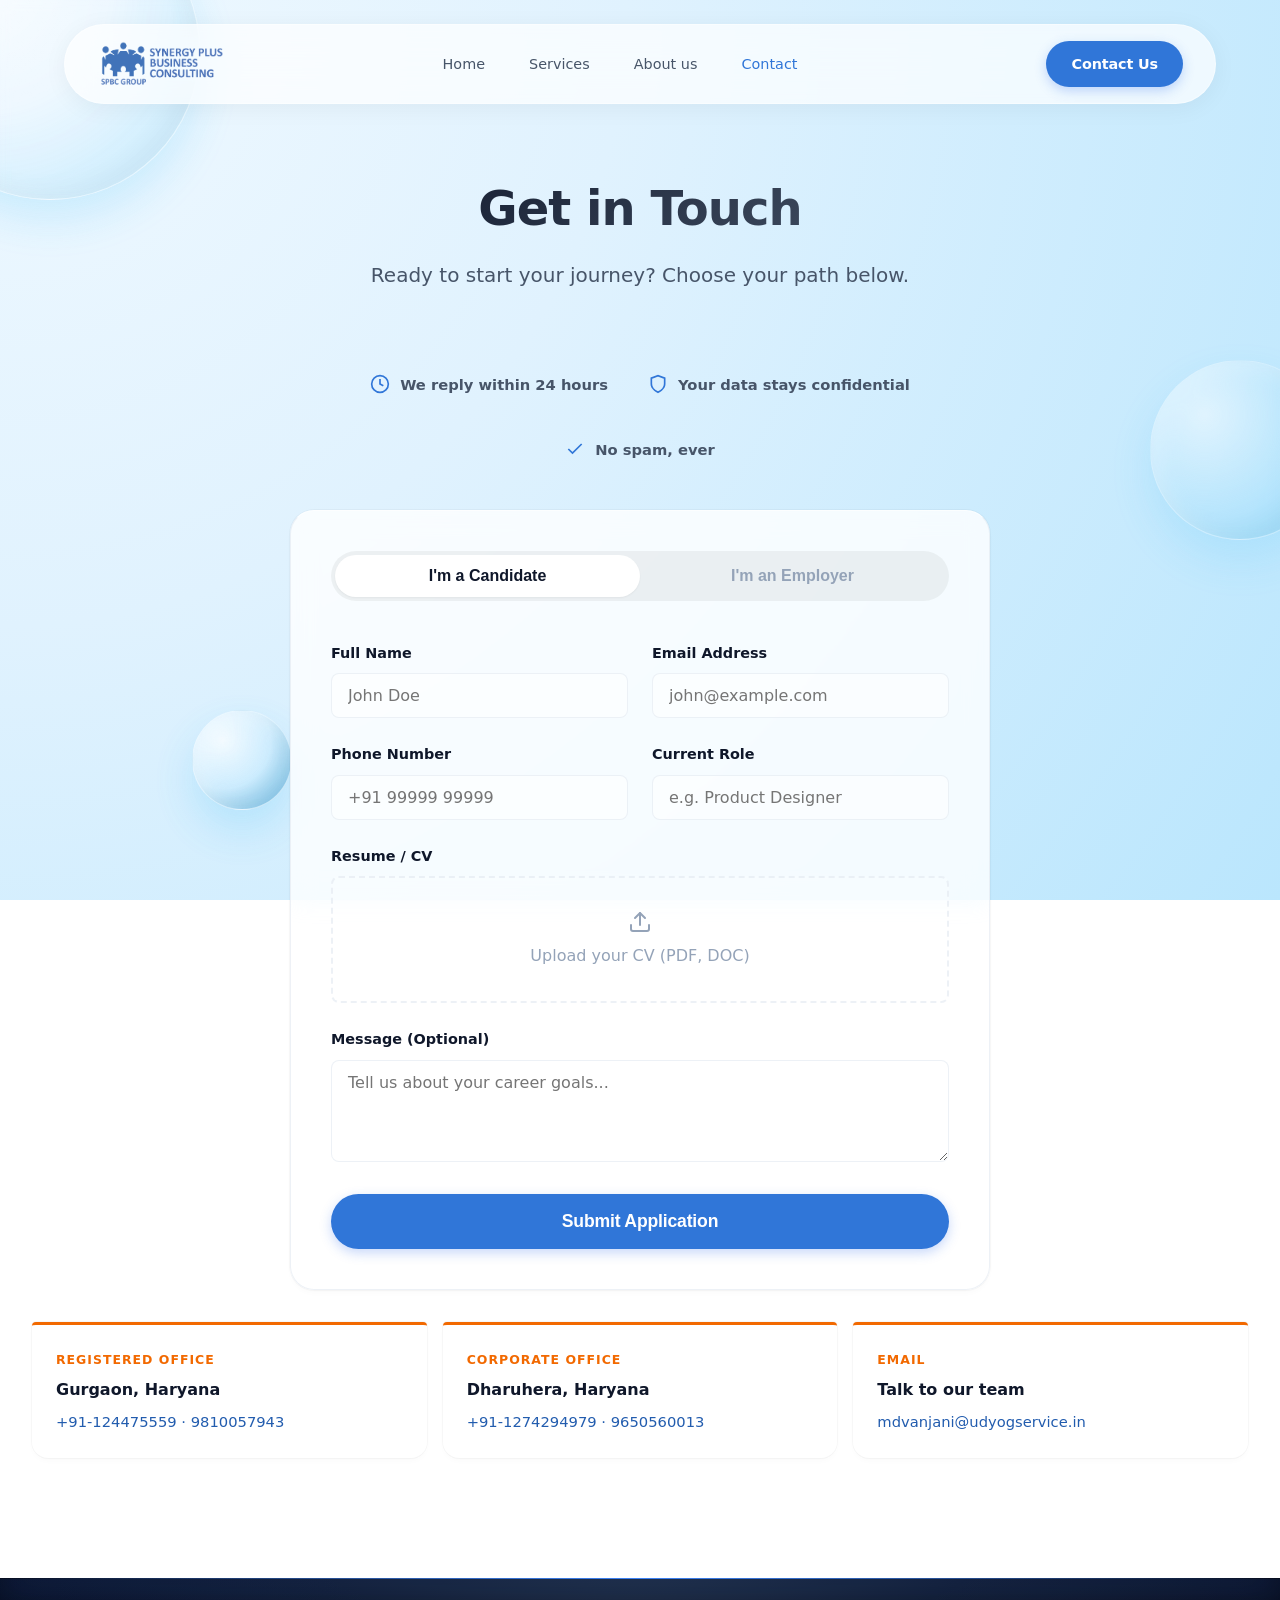
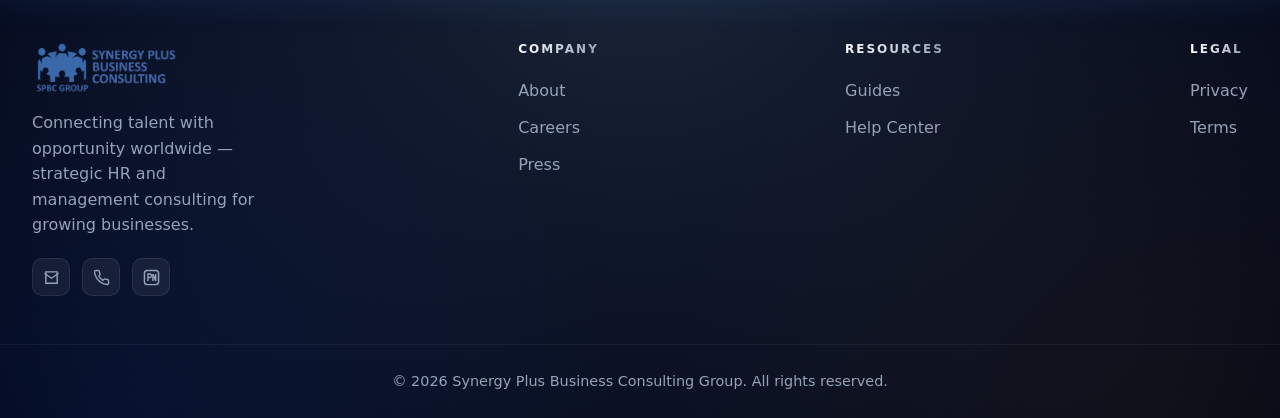
==== commit 5b3a6d2c: "changes" ====
--- a/contact.html
+++ b/contact.html
@@ -7,6 +7,7 @@
     <link rel="stylesheet" href="style.css">
 </head>
 <body>
+    <div class="theme-wash" id="themeWash" aria-hidden="true"></div>
     <div class="mesh-background">
 
         <div class="shape-orb orb-lg"></div>
@@ -39,11 +40,17 @@
                 <p>Ready to start your journey? Choose your path below.</p>
             </div>
 
+            <div class="trust-row fade-in-up">
+                <div class="trust-item"><svg viewBox="0 0 24 24" fill="none" stroke="currentColor" stroke-width="2"><circle cx="12" cy="12" r="10"></circle><polyline points="12 6 12 12 16 14"></polyline></svg> We reply within 24 hours</div>
+                <div class="trust-item"><svg viewBox="0 0 24 24" fill="none" stroke="currentColor" stroke-width="2"><path d="M12 22s8-4 8-10V5l-8-3-8 3v7c0 6 8 10 8 10z"></path></svg> Your data stays confidential</div>
+                <div class="trust-item"><svg viewBox="0 0 24 24" fill="none" stroke="currentColor" stroke-width="2"><path d="M20 6 9 17l-5-5"></path></svg> No spam, ever</div>
+            </div>
+
             <div class="form-wrapper fade-in-up delay-1">
 
                 <div class="form-toggle">
-                    <button class="toggle-btn active" onclick="switchForm('candidate')">I'm a Candidate</button>
-                    <button class="toggle-btn" onclick="switchForm('employer')">I'm an Employer</button>
+                    <button class="toggle-btn active" onclick="switchForm('candidate')" data-wash="candidate">I'm a Candidate</button>
+                    <button class="toggle-btn" onclick="switchForm('employer')" data-wash="hire">I'm an Employer</button>
                     <div class="toggle-indicator"></div>
                 </div>
 
@@ -126,7 +133,12 @@
                 <a href="index.html" class="logo-container">
                     <img src="Assets/logo.png" alt="Synergy Plus Business Consulting" class="logo-img">
                 </a>
-                <p>Connecting talent with opportunity worldwide.</p>
+                <p>Connecting talent with opportunity worldwide — strategic HR and management consulting for growing businesses.</p>
+                <div class="footer-social">
+                    <a href="mailto:mdvanjani@udyogservice.in" aria-label="Email us"><svg viewBox="0 0 24 24" fill="none" stroke="currentColor" stroke-width="2"><path d="M4 4h16v16H4z"></path><path d="m22 6-10 7L2 6"></path></svg></a>
+                    <a href="tel:+919810057943" aria-label="Call us"><svg viewBox="0 0 24 24" fill="none" stroke="currentColor" stroke-width="2"><path d="M22 16.92v3a2 2 0 0 1-2.18 2 19.79 19.79 0 0 1-8.63-3.07 19.5 19.5 0 0 1-6-6 19.79 19.79 0 0 1-3.07-8.67A2 2 0 0 1 4.11 2h3a2 2 0 0 1 2 1.72c.127.96.361 1.903.7 2.81a2 2 0 0 1-.45 2.11L8.09 9.91a16 16 0 0 0 6 6l1.27-1.27a2 2 0 0 1 2.11-.45c.907.339 1.85.573 2.81.7A2 2 0 0 1 22 16.92z"></path></svg></a>
+                    <a href="https://udyoghrsolutions.in" target="_blank" rel="noopener" aria-label="Visit Udyog HR Solutions"><svg viewBox="0 0 24 24" fill="none" stroke="currentColor" stroke-width="2"><rect x="2" y="2" width="20" height="20" rx="4"></rect><path d="M7 17V7h2.5a2.5 2.5 0 0 1 0 5H7"></path><path d="M14 17V7l4 10V7"></path></svg></a>
+                </div>
             </div>
             <div class="footer-col">
                 <h4>Company</h4>
--- a/style.css
+++ b/style.css
@@ -6,6 +6,7 @@
 
     --accent: #f26900;
     --accent-glow: rgba(242, 105, 0, 0.3);
+    --accent-light: rgba(242, 105, 0, 0.1);
     --brand-blush: #f1dacb;
     --brand-sky: #c8dbf4;
 
@@ -1860,3 +1861,366 @@
     .orb-md { right: 6px; }
 }
 
+
+/* =====================================================================
+   PREMIUM REDESIGN ADDITIONS
+   ===================================================================== */
+
+/* ---- Scroll reveal ---- */
+.reveal {
+    opacity: 0;
+    transform: translateY(32px);
+    transition: opacity .8s cubic-bezier(.16,1,.3,1), transform .8s cubic-bezier(.16,1,.3,1);
+}
+.reveal.is-visible { opacity: 1; transform: translateY(0); }
+.reveal-scale {
+    opacity: 0;
+    transform: scale(.94);
+    transition: opacity .7s ease, transform .7s cubic-bezier(.16,1,.3,1);
+}
+.reveal-scale.is-visible { opacity: 1; transform: scale(1); }
+.reveal.d1 { transition-delay: .08s; }
+.reveal.d2 { transition-delay: .16s; }
+.reveal.d3 { transition-delay: .24s; }
+.reveal.d4 { transition-delay: .32s; }
+
+/* ---- Navbar scrolled state ---- */
+.navbar.scrolled {
+    top: 14px;
+    box-shadow: 0 10px 30px rgba(15, 23, 42, 0.12);
+}
+
+/* ---- Hover illusion: full-viewport theme wash ---- */
+.theme-wash {
+    position: fixed;
+    inset: 0;
+    z-index: 3;
+    pointer-events: none;
+    opacity: 0;
+    mix-blend-mode: soft-light;
+    transition: opacity .9s cubic-bezier(.16,1,.3,1);
+}
+.theme-wash.mode-hire {
+    opacity: 1;
+    background:
+        radial-gradient(circle at 12% 10%, rgba(37, 99, 235, .6), transparent 55%),
+        radial-gradient(circle at 88% 90%, rgba(30, 64, 175, .5), transparent 55%),
+        radial-gradient(circle at 50% 50%, rgba(96, 165, 250, .3), transparent 70%);
+}
+.theme-wash.mode-candidate {
+    opacity: 1;
+    background:
+        radial-gradient(circle at 12% 10%, rgba(242, 105, 0, .55), transparent 55%),
+        radial-gradient(circle at 88% 90%, rgba(245, 158, 11, .45), transparent 55%),
+        radial-gradient(circle at 50% 50%, rgba(251, 191, 36, .3), transparent 70%);
+}
+
+/* Glow ring on any element that drives the wash */
+[data-wash] { position: relative; }
+[data-wash]::after {
+    content: '';
+    position: absolute;
+    inset: -1px;
+    border-radius: inherit;
+    opacity: 0;
+    transition: opacity .4s ease;
+    pointer-events: none;
+}
+[data-wash="hire"]:hover::after, [data-wash="hire"]:focus-visible::after {
+    opacity: 1;
+    box-shadow: 0 0 0 1px rgba(37,99,235,.5), 0 10px 28px rgba(37,99,235,.3);
+}
+[data-wash="candidate"]:hover::after, [data-wash="candidate"]:focus-visible::after {
+    opacity: 1;
+    box-shadow: 0 0 0 1px rgba(242,105,0,.5), 0 10px 28px rgba(242,105,0,.3);
+}
+
+/* ---- Hero copy crossfade stack ---- */
+.hero-copy-stack { display: grid; }
+.hero-copy {
+    grid-area: 1 / 1;
+    opacity: 0;
+    transform: translateY(14px);
+    transition: opacity .5s cubic-bezier(.16,1,.3,1), transform .5s cubic-bezier(.16,1,.3,1);
+    pointer-events: none;
+}
+.hero-copy.is-active { opacity: 1; transform: none; pointer-events: auto; }
+
+.hero-mode-badge {
+    display: inline-flex;
+    align-items: center;
+    gap: 8px;
+    padding: 6px 18px;
+    border-radius: 100px;
+    font-size: .76rem;
+    font-weight: 800;
+    text-transform: uppercase;
+    letter-spacing: .08em;
+    margin-bottom: 20px;
+}
+.hero-mode-badge--hire { background: rgba(37,99,235,.12); color: var(--primary-dark); }
+.hero-mode-badge--candidate { background: rgba(242,105,0,.12); color: #b45309; }
+
+/* ---- Hero network illustration ---- */
+.hero-illustration { display: block; }
+.hero-illustration circle:first-of-type { filter: drop-shadow(0 10px 20px rgba(37,99,235,.35)); }
+
+/* ---- Marquee label ---- */
+.marquee-label {
+    text-align: center;
+    font-size: .8rem;
+    font-weight: 800;
+    text-transform: uppercase;
+    letter-spacing: .12em;
+    color: var(--text-muted);
+    margin-bottom: 28px;
+}
+
+/* ---- Why Us section ---- */
+.why-section { padding: 140px 0; position: relative; }
+.why-grid {
+    display: grid;
+    grid-template-columns: repeat(4, 1fr);
+    gap: 28px;
+    margin-top: 20px;
+}
+.value-card {
+    background: var(--bg-card);
+    backdrop-filter: var(--glass-blur);
+    -webkit-backdrop-filter: var(--glass-blur);
+    border: 1px solid var(--border-card);
+    border-radius: var(--radius-lg);
+    padding: 36px 28px;
+    transition: var(--transition-smooth);
+    position: relative;
+    overflow: hidden;
+}
+.value-card:hover {
+    transform: translateY(-8px);
+    box-shadow: var(--shadow-float);
+    background: var(--bg-card-hover);
+    border-color: rgba(37, 99, 235, 0.2);
+}
+.value-icon {
+    width: 56px; height: 56px;
+    border-radius: 16px;
+    display: flex; align-items: center; justify-content: center;
+    margin-bottom: 22px;
+    background: var(--primary-soft);
+    color: var(--primary);
+    transition: var(--transition-smooth);
+}
+.value-icon svg { width: 26px; height: 26px; }
+.value-card:nth-child(2) .value-icon { background: rgba(242, 105, 0, .1); color: var(--accent); }
+.value-card:nth-child(3) .value-icon { background: rgba(124, 58, 237, .1); color: #7c3aed; }
+.value-card:nth-child(4) .value-icon { background: rgba(16, 185, 129, .1); color: #10b981; }
+.value-card h3 { font-size: 1.25rem; margin-bottom: 10px; }
+.value-card p { color: var(--text-body); font-size: .98rem; }
+
+@media (max-width: 900px) { .why-grid { grid-template-columns: repeat(2, 1fr); } }
+@media (max-width: 600px) { .why-grid { grid-template-columns: 1fr; } }
+
+/* ---- Industries section ---- */
+.industries-section { padding: 100px 0; background: white; border-top: 1px solid var(--border-card); border-bottom: 1px solid var(--border-card); }
+.industries-grid {
+    display: grid;
+    grid-template-columns: repeat(4, 1fr);
+    gap: 20px;
+    margin-top: 20px;
+}
+.industry-chip {
+    display: flex;
+    align-items: center;
+    gap: 14px;
+    padding: 20px 22px;
+    border-radius: 16px;
+    background: var(--bg-main);
+    border: 1px solid var(--border-card);
+    transition: var(--transition-smooth);
+}
+.industry-chip:hover {
+    background: white;
+    border-color: var(--primary);
+    transform: translateX(4px);
+    box-shadow: var(--shadow-card);
+}
+.industry-chip .mini-icon-box { background: white; box-shadow: var(--shadow-sm); }
+.industry-chip span { font-weight: 700; font-size: .95rem; color: var(--text-heading); }
+
+@media (max-width: 900px) { .industries-grid { grid-template-columns: repeat(2, 1fr); } }
+@media (max-width: 600px) { .industries-grid { grid-template-columns: 1fr; } }
+
+/* ---- Leadership teaser ---- */
+.leadership-teaser { padding: 20px 0 120px; }
+.leadership-card {
+    display: grid;
+    grid-template-columns: auto 1fr auto;
+    align-items: center;
+    gap: 40px;
+    background: linear-gradient(120deg, var(--brand-sky), white 55%, var(--brand-blush));
+    border-radius: 32px;
+    padding: 48px;
+    box-shadow: 0 24px 60px -20px rgba(48,118,216,.28);
+    position: relative;
+    overflow: hidden;
+}
+.leadership-avatar {
+    width: 96px; height: 96px;
+    border-radius: 50%;
+    background: var(--primary);
+    color: white;
+    display: flex; align-items: center; justify-content: center;
+    font-size: 2rem; font-weight: 800;
+    flex-shrink: 0;
+    box-shadow: 0 10px 30px rgba(37,99,235,.35);
+    border: 4px solid white;
+    font-family: var(--font-heading);
+}
+.leadership-card blockquote {
+    font-size: 1.35rem;
+    font-weight: 600;
+    color: var(--text-heading);
+    line-height: 1.5;
+    margin-bottom: 10px;
+    letter-spacing: -0.01em;
+}
+.leadership-card cite { font-style: normal; color: var(--text-body); font-weight: 600; font-size: .95rem; }
+.leadership-card .btn { white-space: nowrap; }
+
+@media (max-width: 900px) {
+    .leadership-card { grid-template-columns: 1fr; text-align: center; padding: 36px; }
+    .leadership-avatar { margin: 0 auto; }
+}
+
+/* ---- Testimonial avatars ---- */
+.user-info-row { display: flex; align-items: center; gap: 14px; }
+.testimonial-avatar {
+    width: 48px; height: 48px;
+    border-radius: 50%;
+    display: flex; align-items: center; justify-content: center;
+    font-weight: 800;
+    color: white;
+    font-size: .95rem;
+    flex-shrink: 0;
+    font-family: var(--font-heading);
+}
+.user-info-text { display: flex; flex-direction: column; gap: 2px; text-align: left; }
+.user-info-text strong { color: var(--text-heading); font-weight: 700; font-size: 1.05rem; }
+.user-info-text span { color: var(--text-muted); font-size: .88rem; font-weight: 500; }
+.testimonial-grid { grid-template-columns: repeat(3, 1fr) !important; }
+@media (max-width: 900px) { .testimonial-grid { grid-template-columns: 1fr !important; } }
+
+/* ---- CTA banner ---- */
+.cta-banner { padding: 0 0 140px; }
+.cta-banner-inner {
+    position: relative;
+    border-radius: 32px;
+    overflow: hidden;
+    background: var(--text-heading);
+    padding: 80px 48px;
+    text-align: center;
+    isolation: isolate;
+}
+.cta-banner-inner::before {
+    content: '';
+    position: absolute; inset: 0;
+    background:
+        radial-gradient(circle at 20% 20%, rgba(37,99,235,.35), transparent 55%),
+        radial-gradient(circle at 80% 80%, rgba(242,105,0,.3), transparent 55%);
+    z-index: 0;
+}
+.cta-banner-inner > * { position: relative; z-index: 1; }
+.cta-banner-inner h2 { color: white; font-size: 2.6rem; margin-bottom: 16px; }
+.cta-banner-inner p { color: rgba(255,255,255,.75); font-size: 1.15rem; margin-bottom: 40px; max-width: 560px; margin-left: auto; margin-right: auto; }
+.cta-banner-buttons { display: flex; justify-content: center; gap: 20px; flex-wrap: wrap; }
+.cta-banner-buttons .btn-secondary { background: rgba(255,255,255,.1); color: white; border-color: rgba(255,255,255,.2); backdrop-filter: blur(8px); }
+.cta-banner-buttons .btn-secondary:hover { background: rgba(255,255,255,.18); color: white; border-color: rgba(255,255,255,.4); }
+
+@media (max-width: 600px) {
+    .cta-banner-inner { padding: 48px 24px; }
+    .cta-banner-inner h2 { font-size: 2rem; }
+}
+
+/* ---- FAQ accordion ---- */
+.faq-section { padding: 40px 0 140px; }
+.faq-list { max-width: 800px; margin: 40px auto 0; display: flex; flex-direction: column; gap: 16px; }
+.faq-item {
+    background: var(--bg-card);
+    backdrop-filter: var(--glass-blur);
+    -webkit-backdrop-filter: var(--glass-blur);
+    border: 1px solid var(--border-card);
+    border-radius: var(--radius-md);
+    overflow: hidden;
+    transition: var(--transition-smooth);
+}
+.faq-item[open] { border-color: var(--primary); box-shadow: var(--shadow-card); }
+.faq-item summary {
+    cursor: pointer;
+    padding: 24px 30px;
+    font-weight: 700;
+    font-size: 1.05rem;
+    color: var(--text-heading);
+    list-style: none;
+    display: flex;
+    justify-content: space-between;
+    align-items: center;
+    gap: 20px;
+}
+.faq-item summary::-webkit-details-marker { display: none; }
+.faq-item summary::after {
+    content: '+';
+    font-size: 1.6rem;
+    font-weight: 400;
+    color: var(--primary);
+    transition: transform .3s ease;
+    flex-shrink: 0;
+}
+.faq-item[open] summary::after { transform: rotate(45deg); }
+.faq-item p { padding: 0 30px 26px; color: var(--text-body); line-height: 1.7; }
+
+/* ---- Trust row (contact page) ---- */
+.trust-row {
+    display: flex;
+    justify-content: center;
+    gap: 40px;
+    flex-wrap: wrap;
+    margin: 0 auto 48px;
+    max-width: 700px;
+}
+.trust-item { display: flex; align-items: center; gap: 10px; color: var(--text-body); font-weight: 600; font-size: .92rem; }
+.trust-item svg { color: var(--primary); width: 20px; height: 20px; flex-shrink: 0; }
+
+/* ---- Footer social icons ---- */
+.footer-social { display: flex; gap: 12px; margin-top: 20px; }
+.footer-social a {
+    width: 38px; height: 38px;
+    border-radius: 10px;
+    background: rgba(255,255,255,0.06);
+    border: 1px solid rgba(255,255,255,0.08);
+    display: flex; align-items: center; justify-content: center;
+    color: #94a3b8;
+    transition: var(--transition-smooth);
+}
+.footer-social a:hover { background: var(--primary); border-color: var(--primary); color: white; transform: translateY(-3px); }
+.footer-social svg { width: 17px; height: 17px; }
+
+/* ---- Button shine sweep ---- */
+.btn-primary, .btn-hero {
+    position: relative;
+    overflow: hidden;
+}
+.btn-primary::before, .btn-hero::before {
+    content: '';
+    position: absolute;
+    top: 0; left: -75%;
+    width: 50%; height: 100%;
+    background: linear-gradient(120deg, transparent, rgba(255,255,255,.35), transparent);
+    transform: skewX(-20deg);
+    transition: left .7s ease;
+}
+.btn-primary:hover::before, .btn-hero:hover::before { left: 125%; }
+
+@media (max-width: 900px) {
+    .leadership-teaser { padding: 0 0 80px; }
+}
+
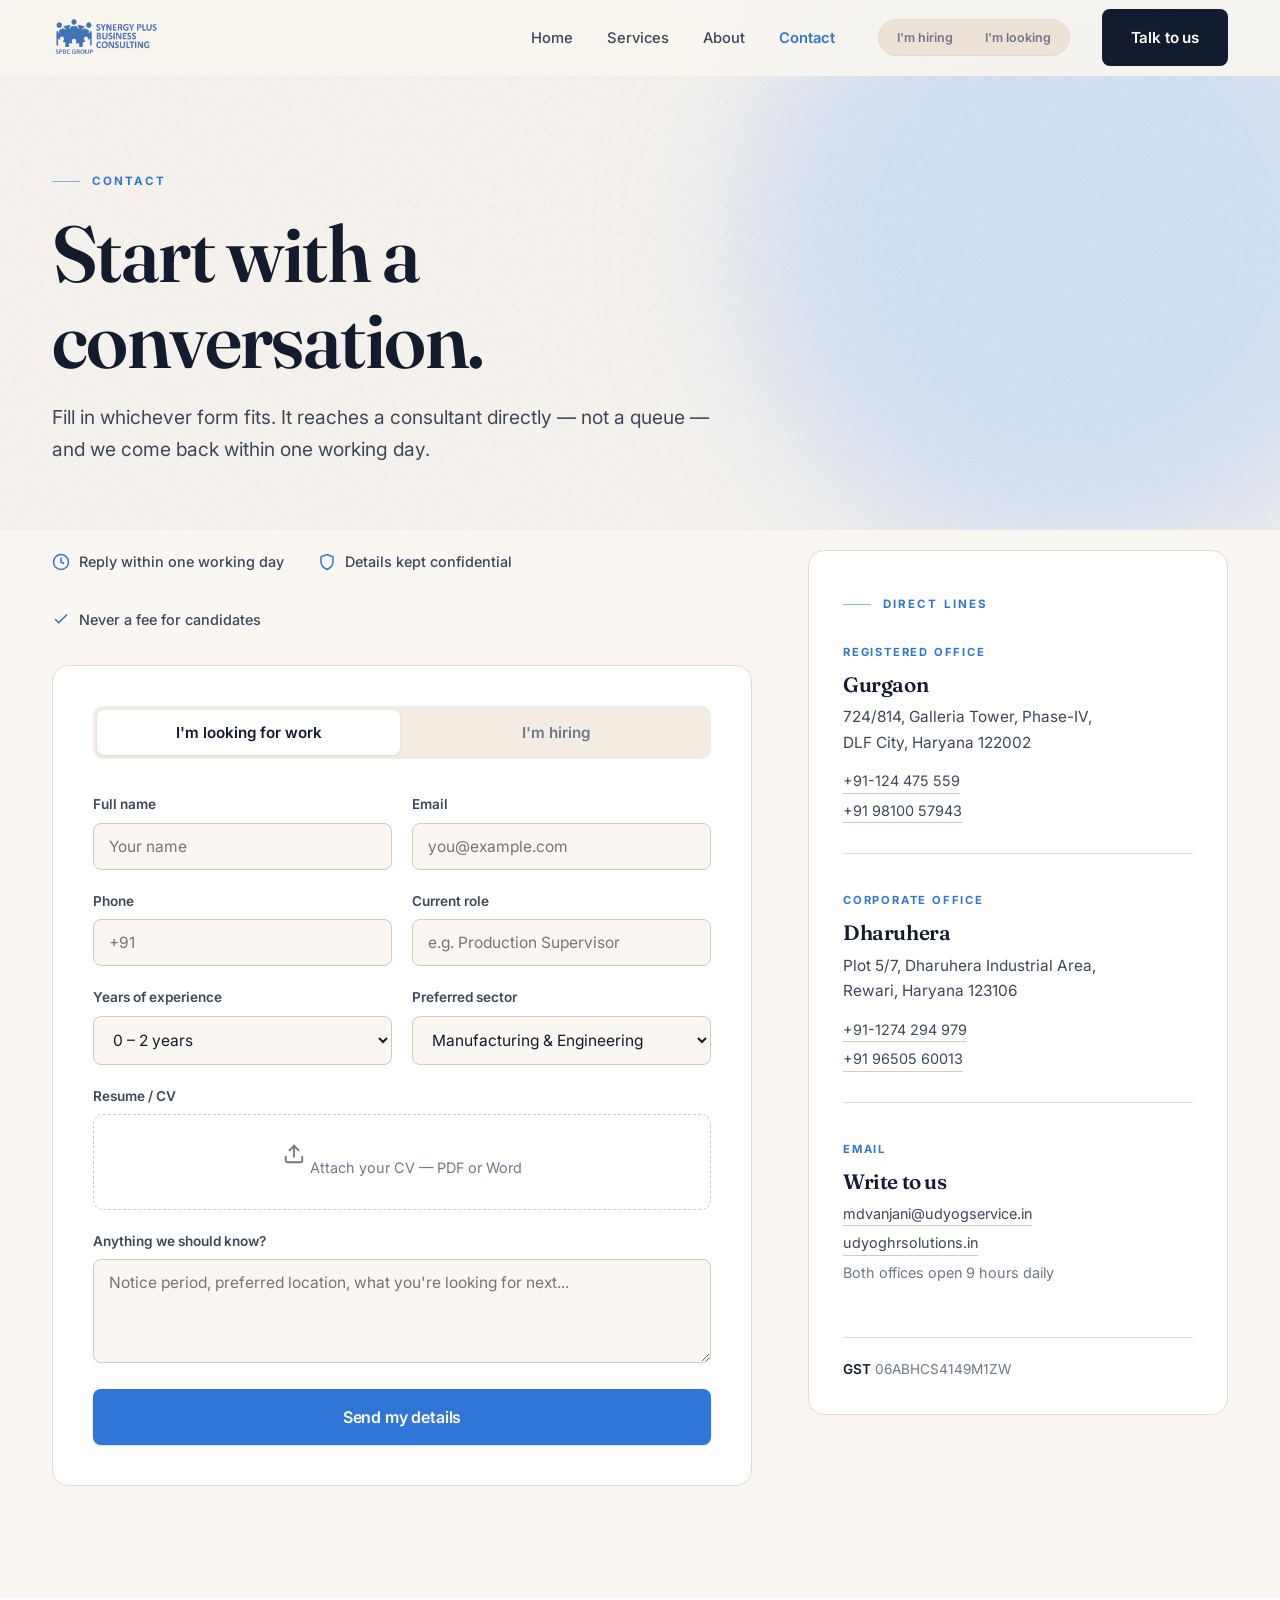
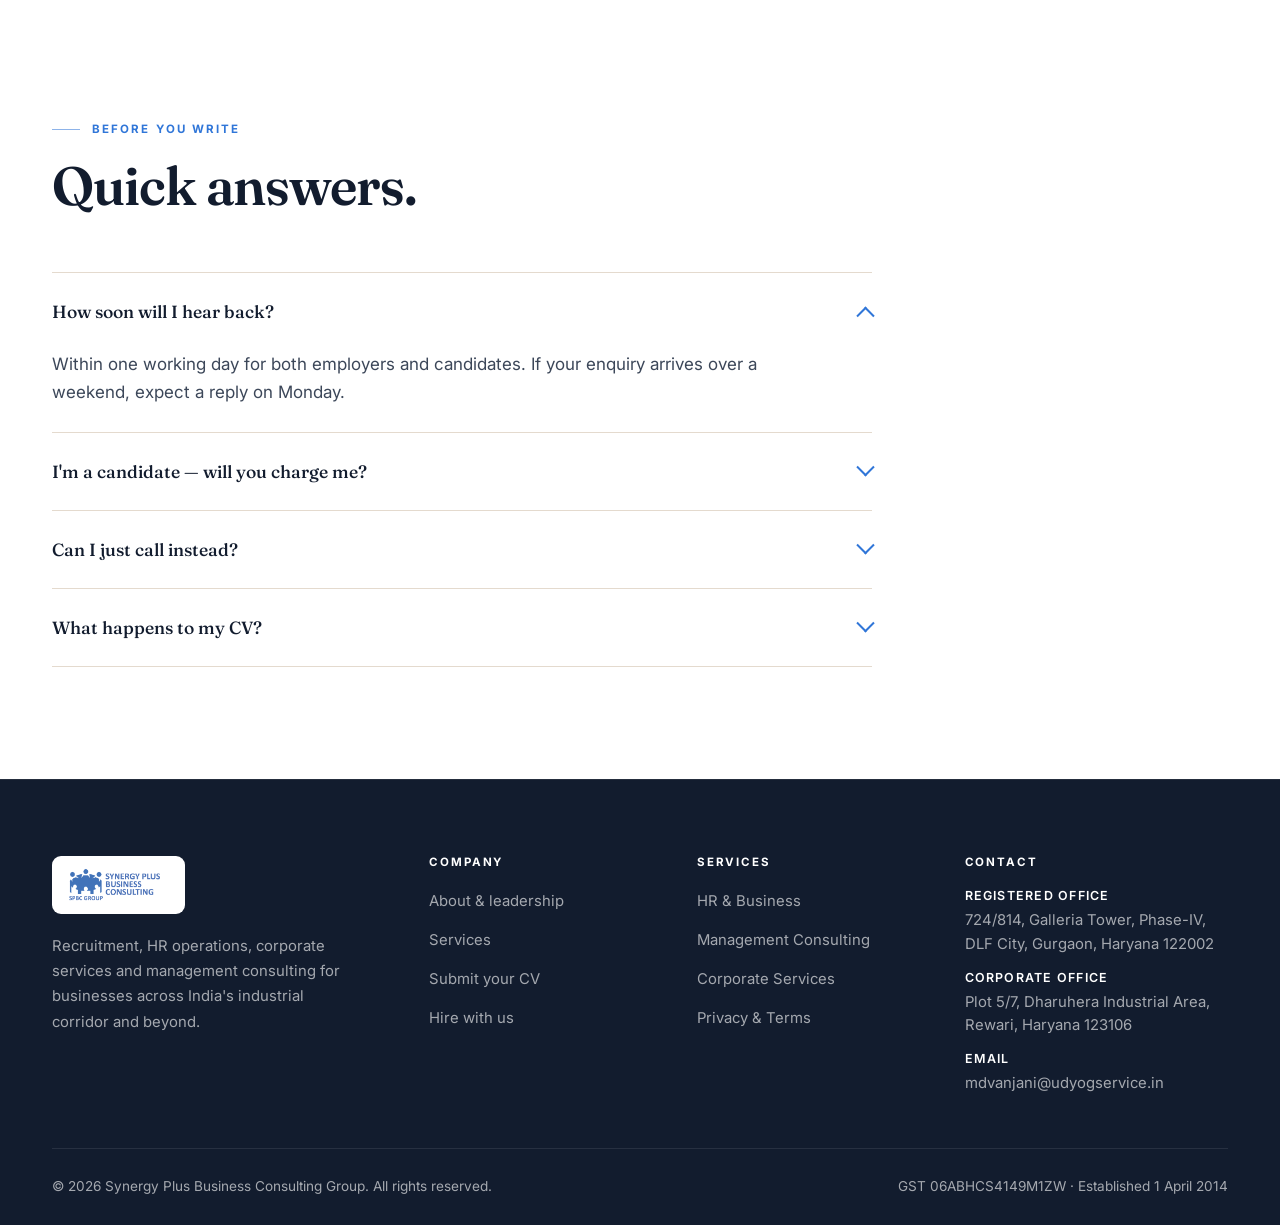
==== commit 0b3e2c87: "Layout change" ====
--- a/contact.html
+++ b/contact.html
@@ -1,206 +1,278 @@
-﻿<!DOCTYPE html>
+<!DOCTYPE html>
 <html lang="en">
 <head>
     <meta charset="UTF-8">
     <meta name="viewport" content="width=device-width, initial-scale=1.0">
-    <title>Contact Us - Synergy Plus</title>
+    <title>Contact — SPBC Group</title>
+    <meta name="description" content="Talk to Synergy Plus Business Consulting Group. Brief us on a role, send your CV, or visit our Gurgaon and Dharuhera offices.">
     <link rel="stylesheet" href="style.css">
 </head>
 <body>
-    <div class="theme-wash" id="themeWash" aria-hidden="true"></div>
-    <div class="mesh-background">
-
-        <div class="shape-orb orb-lg"></div>
-        <div class="shape-orb orb-md"></div>
-        <div class="shape-orb orb-sm"></div>
-    </div>
-
-    <nav class="navbar">
-        <a href="index.html" class="logo-container">
-            <img src="Assets/logo.png" alt="Synergy Plus Business Consulting" class="logo-img">
-        </a>
-        <ul class="nav-links">
-            <li><a href="index.html">Home</a></li>
-            <li><a href="services.html">Services</a></li>
-            <li><a href="founder.html">About us</a></li>
-            <li><a href="contact.html" style="color: var(--primary);">Contact</a></li>
-        </ul>
-        <button class="mobile-menu-btn" aria-label="Toggle menu">
-            <span class="bar"></span>
-            <span class="bar"></span>
-            <span class="bar"></span>
-        </button>
-        <a href="contact.html" class="btn btn-primary">Contact Us</a>
+    <div class="mode-sweep" id="modeSweep" aria-hidden="true"></div>
+
+    <nav class="nav" id="nav">
+        <div class="wrap nav__inner">
+            <a href="index.html" class="nav__logo" aria-label="SPBC Group home">
+                <img src="Assets/logo.png" alt="Synergy Plus Business Consulting Group">
+            </a>
+            <ul class="nav__links" id="navLinks">
+                <li><a href="index.html">Home</a></li>
+                <li><a href="services.html">Services</a></li>
+                <li><a href="founder.html">About</a></li>
+                <li><a href="contact.html" class="is-active">Contact</a></li>
+            </ul>
+            <div class="mode-switch" role="group" aria-label="Choose your view">
+                <button class="mode-switch__btn" data-mode-set="hire" type="button">I'm hiring</button>
+                <button class="mode-switch__btn" data-mode-set="candidate" type="button">I'm looking</button>
+            </div>
+            <a href="contact.html" class="btn btn--ink nav__cta">Talk to us</a>
+            <button class="burger" id="burger" aria-label="Menu" aria-expanded="false">
+                <span></span><span></span><span></span>
+            </button>
+        </div>
     </nav>
 
-    <section class="contact-section">
-        <div class="container">
-            <div class="section-header fade-in-up">
-                <h2>Get in Touch</h2>
-                <p>Ready to start your journey? Choose your path below.</p>
-            </div>
-
-            <div class="trust-row fade-in-up">
-                <div class="trust-item"><svg viewBox="0 0 24 24" fill="none" stroke="currentColor" stroke-width="2"><circle cx="12" cy="12" r="10"></circle><polyline points="12 6 12 12 16 14"></polyline></svg> We reply within 24 hours</div>
-                <div class="trust-item"><svg viewBox="0 0 24 24" fill="none" stroke="currentColor" stroke-width="2"><path d="M12 22s8-4 8-10V5l-8-3-8 3v7c0 6 8 10 8 10z"></path></svg> Your data stays confidential</div>
-                <div class="trust-item"><svg viewBox="0 0 24 24" fill="none" stroke="currentColor" stroke-width="2"><path d="M20 6 9 17l-5-5"></path></svg> No spam, ever</div>
-            </div>
-
-            <div class="form-wrapper fade-in-up delay-1">
-
-                <div class="form-toggle">
-                    <button class="toggle-btn active" onclick="switchForm('candidate')" data-wash="candidate">I'm a Candidate</button>
-                    <button class="toggle-btn" onclick="switchForm('employer')" data-wash="hire">I'm an Employer</button>
-                    <div class="toggle-indicator"></div>
-                </div>
-
-
-                <form id="candidate-form" class="active-form">
-                    <div class="form-grid">
-                        <div class="input-group">
-                            <label>Full Name</label>
-                            <input type="text" placeholder="John Doe" required>
-                        </div>
-                        <div class="input-group">
-                            <label>Email Address</label>
-                            <input type="email" placeholder="john@example.com" required>
-                        </div>
-                        <div class="input-group">
-                            <label>Phone Number</label>
-                            <input type="tel" placeholder="+91 99999 99999">
-                        </div>
-                        <div class="input-group">
-                            <label>Current Role</label>
-                            <input type="text" placeholder="e.g. Product Designer">
-                        </div>
-                        <div class="input-group full-width">
-                            <label>Resume / CV</label>
-                            <div class="file-upload-box">
-                                <input type="file" id="cv-upload" accept=".pdf,.doc,.docx">
-                                <div class="upload-content">
-                                    <svg width="24" height="24" viewBox="0 0 24 24" fill="none" stroke="currentColor" stroke-width="2" stroke-linecap="round" stroke-linejoin="round"><path d="M21 15v4a2 2 0 0 1-2 2H5a2 2 0 0 1-2-2v-4"></path><polyline points="17 8 12 3 7 8"></polyline><line x1="12" y1="3" x2="12" y2="15"></line></svg>
-                                    <span>Upload your CV (PDF, DOC)</span>
+    <header class="page-head">
+        <div class="page-head__bg" aria-hidden="true">
+            <div class="bg-aurora bg-aurora--a"></div>
+            <div class="bg-dots"></div>
+            <div class="bg-grain"></div>
+        </div>
+        <div class="wrap">
+            <span class="eyebrow fade-up">Contact</span>
+            <h1 class="display-xl fade-up d1" style="max-width:15ch;">Start with a conversation.</h1>
+            <p class="lede fade-up d2" style="font-size:1.2rem;">Fill in whichever form fits. It reaches a consultant directly — not a queue — and we come back within one working day.</p>
+        </div>
+    </header>
+
+    <section class="section" style="padding-top:20px;">
+        <div class="wrap" style="display:grid;grid-template-columns:1.25fr .75fr;gap:56px;align-items:start;">
+            <div class="reveal">
+                <div class="trust-strip">
+                    <div><svg viewBox="0 0 24 24" fill="none" stroke="currentColor" stroke-width="2"><circle cx="12" cy="12" r="10"></circle><polyline points="12 6 12 12 16 14"></polyline></svg> Reply within one working day</div>
+                    <div><svg viewBox="0 0 24 24" fill="none" stroke="currentColor" stroke-width="2"><path d="M12 22s8-4 8-10V5l-8-3-8 3v7c0 6 8 10 8 10z"></path></svg> Details kept confidential</div>
+                    <div><svg viewBox="0 0 24 24" fill="none" stroke="currentColor" stroke-width="2"><path d="M20 6 9 17l-5-5"></path></svg> Never a fee for candidates</div>
+                </div>
+
+                <div class="form-card">
+                    <div class="form-tabs" role="tablist">
+                        <button class="form-tab is-active" data-form-tab="candidate" type="button" role="tab">I'm looking for work</button>
+                        <button class="form-tab" data-form-tab="employer" type="button" role="tab">I'm hiring</button>
+                    </div>
+
+                    <form data-form="candidate" class="is-active">
+                        <div class="field-grid">
+                            <div class="field">
+                                <label for="c-name">Full name</label>
+                                <input id="c-name" type="text" placeholder="Your name" required>
+                            </div>
+                            <div class="field">
+                                <label for="c-email">Email</label>
+                                <input id="c-email" type="email" placeholder="you@example.com" required>
+                            </div>
+                            <div class="field">
+                                <label for="c-phone">Phone</label>
+                                <input id="c-phone" type="tel" placeholder="+91 ">
+                            </div>
+                            <div class="field">
+                                <label for="c-role">Current role</label>
+                                <input id="c-role" type="text" placeholder="e.g. Production Supervisor">
+                            </div>
+                            <div class="field">
+                                <label for="c-exp">Years of experience</label>
+                                <select id="c-exp">
+                                    <option>0 – 2 years</option>
+                                    <option>3 – 5 years</option>
+                                    <option>6 – 10 years</option>
+                                    <option>11 – 20 years</option>
+                                    <option>20+ years</option>
+                                </select>
+                            </div>
+                            <div class="field">
+                                <label for="c-sector">Preferred sector</label>
+                                <select id="c-sector">
+                                    <option>Manufacturing &amp; Engineering</option>
+                                    <option>Automotive</option>
+                                    <option>IT &amp; Technology</option>
+                                    <option>FMCG &amp; Retail</option>
+                                    <option>Logistics &amp; Supply Chain</option>
+                                    <option>BFSI</option>
+                                    <option>Facilities &amp; Security</option>
+                                    <option>Other</option>
+                                </select>
+                            </div>
+                            <div class="field field--full">
+                                <label for="c-cv">Resume / CV</label>
+                                <div class="drop">
+                                    <input id="c-cv" type="file" accept=".pdf,.doc,.docx">
+                                    <svg viewBox="0 0 24 24" fill="none" stroke="currentColor" stroke-width="2" stroke-linecap="round"><path d="M21 15v4a2 2 0 0 1-2 2H5a2 2 0 0 1-2-2v-4"></path><polyline points="17 8 12 3 7 8"></polyline><line x1="12" y1="3" x2="12" y2="15"></line></svg>
+                                    <span>Attach your CV — PDF or Word</span>
                                 </div>
                             </div>
-                        </div>
-                        <div class="input-group full-width">
-                            <label>Message (Optional)</label>
-                            <textarea rows="4" placeholder="Tell us about your career goals..."></textarea>
-                        </div>
-                    </div>
-                    <button type="submit" class="btn btn-primary btn-submit">Submit Application</button>
-                </form>
-
-
-                <form id="employer-form">
-                    <div class="form-grid">
-                        <div class="input-group">
-                            <label>Company Name</label>
-                            <input type="text" placeholder="Tech Co." required>
-                        </div>
-                        <div class="input-group">
-                            <label>Contact Name</label>
-                            <input type="text" placeholder="Jane Smith" required>
-                        </div>
-                        <div class="input-group">
-                            <label>Work Email</label>
-                            <input type="email" placeholder="jane@techco.com" required>
-                        </div>
-                        <div class="input-group">
-                            <label>Phone Number</label>
-                            <input type="tel" placeholder="+91 99999 99999">
-                        </div>
-                        <div class="input-group full-width">
-                            <label>Hiring Requirements</label>
-                            <textarea rows="4" placeholder="Describe the roles you are looking for..."></textarea>
-                        </div>
-                    </div>
-                    <button type="submit" class="btn btn-primary btn-submit">Request Consultation</button>
-                </form>
-            </div>
-            <div class="contact-details-grid">
-                <div class="contact-detail"><span>Registered Office</span><strong>Gurgaon, Haryana</strong><a href="tel:+919810057943">+91-124475559 · 9810057943</a></div>
-                <div class="contact-detail"><span>Corporate Office</span><strong>Dharuhera, Haryana</strong><a href="tel:+919650560013">+91-1274294979 · 9650560013</a></div>
-                <div class="contact-detail"><span>Email</span><strong>Talk to our team</strong><a href="mailto:mdvanjani@udyogservice.in">mdvanjani@udyogservice.in</a></div>
-            </div>
+                            <div class="field field--full">
+                                <label for="c-msg">Anything we should know?</label>
+                                <textarea id="c-msg" rows="4" placeholder="Notice period, preferred location, what you're looking for next..."></textarea>
+                            </div>
+                        </div>
+                        <button type="submit" class="btn btn--solid btn--lg" style="width:100%;">Send my details</button>
+                    </form>
+
+                    <form data-form="employer">
+                        <div class="field-grid">
+                            <div class="field">
+                                <label for="e-company">Company name</label>
+                                <input id="e-company" type="text" placeholder="Your company" required>
+                            </div>
+                            <div class="field">
+                                <label for="e-name">Your name</label>
+                                <input id="e-name" type="text" placeholder="Contact person" required>
+                            </div>
+                            <div class="field">
+                                <label for="e-email">Work email</label>
+                                <input id="e-email" type="email" placeholder="you@company.com" required>
+                            </div>
+                            <div class="field">
+                                <label for="e-phone">Phone</label>
+                                <input id="e-phone" type="tel" placeholder="+91 ">
+                            </div>
+                            <div class="field">
+                                <label for="e-service">What do you need?</label>
+                                <select id="e-service">
+                                    <option>Recruitment &amp; staffing</option>
+                                    <option>Payroll management</option>
+                                    <option>Compliance &amp; legal</option>
+                                    <option>Background verification</option>
+                                    <option>Management consulting</option>
+                                    <option>Corporate / facilities services</option>
+                                    <option>Accounting, audit &amp; taxation</option>
+                                </select>
+                            </div>
+                            <div class="field">
+                                <label for="e-count">Positions to fill</label>
+                                <select id="e-count">
+                                    <option>1 role</option>
+                                    <option>2 – 5 roles</option>
+                                    <option>6 – 20 roles</option>
+                                    <option>20+ / ongoing</option>
+                                    <option>Not a hiring need</option>
+                                </select>
+                            </div>
+                            <div class="field field--full">
+                                <label for="e-brief">The brief</label>
+                                <textarea id="e-brief" rows="5" placeholder="Roles, location, salary band, timeline — or just the problem you're trying to solve."></textarea>
+                            </div>
+                        </div>
+                        <button type="submit" class="btn btn--solid btn--lg" style="width:100%;">Request a call back</button>
+                    </form>
+                </div>
+            </div>
+
+            <aside class="reveal d1">
+                <div class="map-card">
+                    <span class="eyebrow">Direct lines</span>
+                    <div class="office" style="margin-top:22px;">
+                        <span class="office__tag">Registered office</span>
+                        <h3>Gurgaon</h3>
+                        <address>724/814, Galleria Tower, Phase-IV,<br>DLF City, Haryana 122002</address>
+                        <div class="office__meta">
+                            <a href="tel:+911244755590">+91-124 475 559</a>
+                            <a href="tel:+919810057943">+91 98100 57943</a>
+                        </div>
+                    </div>
+                    <div class="office">
+                        <span class="office__tag">Corporate office</span>
+                        <h3>Dharuhera</h3>
+                        <address>Plot 5/7, Dharuhera Industrial Area,<br>Rewari, Haryana 123106</address>
+                        <div class="office__meta">
+                            <a href="tel:+911274294979">+91-1274 294 979</a>
+                            <a href="tel:+919650560013">+91 96505 60013</a>
+                        </div>
+                    </div>
+                    <div class="office">
+                        <span class="office__tag">Email</span>
+                        <h3>Write to us</h3>
+                        <div class="office__meta">
+                            <a href="mailto:mdvanjani@udyogservice.in">mdvanjani@udyogservice.in</a>
+                            <a href="https://udyoghrsolutions.in" target="_blank" rel="noopener">udyoghrsolutions.in</a>
+                            <span>Both offices open 9 hours daily</span>
+                        </div>
+                    </div>
+                    <div class="map-legend">
+                        <span><b>GST</b> 06ABHCS4149M1ZW</span>
+                    </div>
+                </div>
+            </aside>
         </div>
     </section>
 
-
-    <footer class="site-footer">
-        <div class="container footer-content">
-            <div class="footer-col brand-col">
-                <a href="index.html" class="logo-container">
-                    <img src="Assets/logo.png" alt="Synergy Plus Business Consulting" class="logo-img">
-                </a>
-                <p>Connecting talent with opportunity worldwide — strategic HR and management consulting for growing businesses.</p>
-                <div class="footer-social">
-                    <a href="mailto:mdvanjani@udyogservice.in" aria-label="Email us"><svg viewBox="0 0 24 24" fill="none" stroke="currentColor" stroke-width="2"><path d="M4 4h16v16H4z"></path><path d="m22 6-10 7L2 6"></path></svg></a>
-                    <a href="tel:+919810057943" aria-label="Call us"><svg viewBox="0 0 24 24" fill="none" stroke="currentColor" stroke-width="2"><path d="M22 16.92v3a2 2 0 0 1-2.18 2 19.79 19.79 0 0 1-8.63-3.07 19.5 19.5 0 0 1-6-6 19.79 19.79 0 0 1-3.07-8.67A2 2 0 0 1 4.11 2h3a2 2 0 0 1 2 1.72c.127.96.361 1.903.7 2.81a2 2 0 0 1-.45 2.11L8.09 9.91a16 16 0 0 0 6 6l1.27-1.27a2 2 0 0 1 2.11-.45c.907.339 1.85.573 2.81.7A2 2 0 0 1 22 16.92z"></path></svg></a>
-                    <a href="https://udyoghrsolutions.in" target="_blank" rel="noopener" aria-label="Visit Udyog HR Solutions"><svg viewBox="0 0 24 24" fill="none" stroke="currentColor" stroke-width="2"><rect x="2" y="2" width="20" height="20" rx="4"></rect><path d="M7 17V7h2.5a2.5 2.5 0 0 1 0 5H7"></path><path d="M14 17V7l4 10V7"></path></svg></a>
-                </div>
-            </div>
-            <div class="footer-col">
-                <h4>Company</h4>
-                <ul>
-                    <li><a href="founder.html">About</a></li>
-                    <li><a href="#">Careers</a></li>
-                    <li><a href="#">Press</a></li>
-                </ul>
-            </div>
-            <div class="footer-col">
-                <h4>Resources</h4>
-                <ul>
-                    <li><a href="#">Guides</a></li>
-                    <li><a href="#">Help Center</a></li>
-                </ul>
-            </div>
-            <div class="footer-col">
-                <h4>Legal</h4>
-                <ul>
-                    <li><a href="legal.html#privacy">Privacy</a></li>
-                    <li><a href="legal.html#terms">Terms</a></li>
-                </ul>
-            </div>
-        </div>
-        <div class="footer-bottom">
-            <p>&copy; 2026 Synergy Plus Business Consulting Group. <span class="footer-rights">All rights reserved.</span></p>
+    <section class="section section--surface">
+        <div class="wrap">
+            <div class="section-head reveal" style="max-width:620px;">
+                <span class="eyebrow">Before you write</span>
+                <h2 class="display-lg">Quick answers.</h2>
+            </div>
+            <div class="faq reveal d1">
+                <details open>
+                    <summary>How soon will I hear back?</summary>
+                    <p>Within one working day for both employers and candidates. If your enquiry arrives over a weekend, expect a reply on Monday.</p>
+                </details>
+                <details>
+                    <summary>I'm a candidate — will you charge me?</summary>
+                    <p>No. Candidates are never charged at any stage, for any reason. Our fees are paid by hiring organisations.</p>
+                </details>
+                <details>
+                    <summary>Can I just call instead?</summary>
+                    <p>Of course. Both offices are open nine hours a day — the Gurgaon and Dharuhera numbers are listed alongside this form.</p>
+                </details>
+                <details>
+                    <summary>What happens to my CV?</summary>
+                    <p>It is held confidentially and only shared with an employer once we have spoken to you and you have agreed to that specific application.</p>
+                </details>
+            </div>
+        </div>
+    </section>
+
+    <footer class="footer">
+        <div class="wrap">
+            <div class="footer__top">
+                <div>
+                    <div class="footer__logo"><img src="Assets/logo.png" alt="Synergy Plus Business Consulting Group"></div>
+                    <p>Recruitment, HR operations, corporate services and management consulting for businesses across India's industrial corridor and beyond.</p>
+                </div>
+                <div>
+                    <h4>Company</h4>
+                    <ul>
+                        <li><a href="founder.html">About &amp; leadership</a></li>
+                        <li><a href="services.html">Services</a></li>
+                        <li><a href="contact.html?type=candidate">Submit your CV</a></li>
+                        <li><a href="contact.html?type=employer">Hire with us</a></li>
+                    </ul>
+                </div>
+                <div>
+                    <h4>Services</h4>
+                    <ul>
+                        <li><a href="services.html#hr">HR &amp; Business</a></li>
+                        <li><a href="services.html#consulting">Management Consulting</a></li>
+                        <li><a href="services.html#corporate">Corporate Services</a></li>
+                        <li><a href="legal.html#privacy">Privacy &amp; Terms</a></li>
+                    </ul>
+                </div>
+                <div>
+                    <h4>Contact</h4>
+                    <ul class="footer__contact">
+                        <li><b>Registered office</b>724/814, Galleria Tower, Phase-IV, DLF City, Gurgaon, Haryana 122002</li>
+                        <li><b>Corporate office</b>Plot 5/7, Dharuhera Industrial Area, Rewari, Haryana 123106</li>
+                        <li><b>Email</b><a href="mailto:mdvanjani@udyogservice.in">mdvanjani@udyogservice.in</a></li>
+                    </ul>
+                </div>
+            </div>
+            <div class="footer__bottom">
+                <span>&copy; 2026 Synergy Plus Business Consulting Group. All rights reserved.</span>
+                <span>GST 06ABHCS4149M1ZW · Established 1 April 2014</span>
+            </div>
         </div>
     </footer>
 
     <script src="script.js"></script>
-    <script>
-        function switchForm(type) {
-            const candidateForm = document.getElementById('candidate-form');
-            const employerForm = document.getElementById('employer-form');
-            const btns = document.querySelectorAll('.toggle-btn');
-            const indicator = document.querySelector('.toggle-indicator');
-
-            if (type === 'candidate') {
-                candidateForm.classList.add('active-form');
-                employerForm.classList.remove('active-form');
-                btns[0].classList.add('active');
-                btns[1].classList.remove('active');
-                indicator.style.left = '4px';
-            } else {
-                candidateForm.classList.remove('active-form');
-                employerForm.classList.add('active-form');
-                btns[0].classList.remove('active');
-                btns[1].classList.add('active');
-                // Calculate position based on button width (approx 50%)
-                indicator.style.left = 'calc(50% - 4px)';
-            }
-        }
-
-        // Check URL Params for default selection
-        window.addEventListener('DOMContentLoaded', () => {
-            const urlParams = new URLSearchParams(window.location.search);
-            const type = urlParams.get('type');
-            if(type === 'employer') {
-                switchForm('employer');
-            }
-        });
-    </script>
 </body>
 </html>
-
--- a/style.css
+++ b/style.css
@@ -1,2226 +1,696 @@
-﻿:root {
-
-    --primary: #3076d8;
-    --primary-dark: #225cae;
-    --primary-soft: rgba(48, 118, 216, 0.1);
-
-    --accent: #f26900;
-    --accent-glow: rgba(242, 105, 0, 0.3);
-    --accent-light: rgba(242, 105, 0, 0.1);
-    --brand-blush: #f1dacb;
-    --brand-sky: #c8dbf4;
-
-    --bg-main: #fbf8f6;
-    --bg-card: rgba(255, 255, 255, 0.8);
-    --bg-card-hover: rgba(255, 255, 255, 0.95);
-
-    --text-heading: #0f172a;
-    --text-body: #475569;
-    --text-muted: #94a3b8;
-
-    --border-card: rgba(226, 232, 240, 0.6);
-    --border-highlight: rgba(255, 255, 255, 0.6);
-
-    --radius-sm: 8px;
-    --radius-md: 16px;
-    --radius-lg: 24px;
-
-
-    --shadow-sm: 0 1px 2px 0 rgba(0, 0, 0, 0.05);
-    --shadow-card: 0 4px 6px -1px rgba(0, 0, 0, 0.02), 0 2px 4px -1px rgba(0, 0, 0, 0.02), 0 0 0 1px rgba(0,0,0,0.03);
-    --shadow-float: 0 20px 25px -5px rgba(0, 0, 0, 0.05), 0 10px 10px -5px rgba(0, 0, 0, 0.01);
-    --shadow-glow: 0 0 20px rgba(37, 99, 235, 0.15);
-
-    --font-heading: 'Plus Jakarta Sans', 'Inter', system-ui, -apple-system, sans-serif;
-    --font-body: 'Inter', system-ui, -apple-system, sans-serif;
-
-    --nav-height: 80px;
-    --glass-blur: blur(12px);
-    --transition-smooth: all 0.4s cubic-bezier(0.16, 1, 0.3, 1);
-}
-
-
-@import url('https://fonts.googleapis.com/css2?family=Inter:wght@400;500;600&family=Plus+Jakarta+Sans:wght@500;600;700;800&display=swap');
+@import url('https://fonts.googleapis.com/css2?family=Fraunces:ital,opsz,wght@0,9..144,300..900;1,9..144,300..700&family=Inter:wght@400;500;600;700&display=swap');
+
+/* =====================================================================
+   SPBC GROUP — Design system
+   Warm editorial corporate. Two modes: hire (blue) / candidate (orange).
+   ===================================================================== */
+
+/* Registered so the whole page can animate between modes */
+@property --brand      { syntax: '<color>'; inherits: true; initial-value: #3076d8; }
+@property --brand-dark { syntax: '<color>'; inherits: true; initial-value: #1f55a8; }
+@property --brand-soft { syntax: '<color>'; inherits: true; initial-value: #e7f0fd; }
+@property --aurora-1   { syntax: '<color>'; inherits: true; initial-value: #c8dbf4; }
+@property --aurora-2   { syntax: '<color>'; inherits: true; initial-value: #f1dacb; }
+
+:root {
+    /* Ink */
+    --ink:   #121c2e;
+    --ink-2: #3c4759;
+    --ink-3: #6e7889;
+    --ink-4: #9aa3b2;
+
+    /* Paper */
+    --paper:   #faf6f1;
+    --paper-2: #f3ece3;
+    --paper-3: #ece2d5;
+    --surface: #ffffff;
+    --line:    #e4dace;
+    --line-2:  #d5c8b6;
+
+    /* Brand constants */
+    --blue: #3076d8;  --blue-dark: #1f55a8;  --blue-soft: #e7f0fd;
+    --orange: #f26900; --orange-dark: #c25400; --orange-soft: #fdebdd;
+    --blush: #f1dacb;  --sky: #c8dbf4;
+
+    /* Mode-driven (animated) */
+    --brand: #3076d8;
+    --brand-dark: #1f55a8;
+    --brand-soft: #e7f0fd;
+    --aurora-1: #c8dbf4;
+    --aurora-2: #f1dacb;
+
+    --display: 'Fraunces', 'Iowan Old Style', Georgia, serif;
+    --sans: 'Inter', system-ui, -apple-system, sans-serif;
+
+    --nav-h: 76px;
+    --ease: cubic-bezier(.2, .7, .2, 1);
+    --grain: url("data:image/svg+xml,%3Csvg xmlns='http://www.w3.org/2000/svg'%3E%3Cfilter id='n'%3E%3CfeTurbulence type='fractalNoise' baseFrequency='0.85' numOctaves='4' stitchTiles='stitch'/%3E%3C/filter%3E%3Crect width='100%25' height='100%25' filter='url(%23n)' opacity='0.35'/%3E%3C/svg%3E");
+}
+
+/* The mode switch — animates every brand-tinted element at once */
+body {
+    transition: --brand .65s var(--ease), --brand-dark .65s var(--ease),
+                --brand-soft .65s var(--ease), --aurora-1 .9s var(--ease),
+                --aurora-2 .9s var(--ease), background-color .65s var(--ease);
+}
+body[data-mode="hire"] {
+    --brand: #3076d8; --brand-dark: #1f55a8; --brand-soft: #e7f0fd;
+    --aurora-1: #b9d3f6; --aurora-2: #dce9fb;
+    background-color: #f7f5f2;
+}
+body[data-mode="candidate"] {
+    --brand: #f26900; --brand-dark: #c25400; --brand-soft: #fdebdd;
+    --aurora-1: #f6d6bd; --aurora-2: #f7e4d4;
+    background-color: #fbf5ef;
+}
 
 *, *::before, *::after { margin: 0; padding: 0; box-sizing: border-box; }
 
+html { scroll-behavior: smooth; }
+
 body {
-    background-color: var(--bg-main);
-    color: var(--text-heading);
-    font-family: var(--font-body);
-    line-height: 1.7;
+    background: var(--paper);
+    color: var(--ink);
+    font-family: var(--sans);
+    font-size: 17px;
+    line-height: 1.65;
     -webkit-font-smoothing: antialiased;
     overflow-x: hidden;
-    position: relative;
-}
-
-
-.mesh-background {
-    position: fixed;
-    top: 0; left: 0; width: 100vw; height: 100vh;
-    z-index: -1;
-    background: radial-gradient(circle at center, #f8fafc 0%, #eff6ff 100%);
-    overflow: hidden;
-    perspective: 1000px;
-}
-
-
-
-h1, h2, h3, h4 {
-    font-family: var(--font-heading);
-    font-weight: 700;
-    color: var(--text-heading);
-    line-height: 1.2;
-    letter-spacing: -0.02em;
-}
-
-a { text-decoration: none; color: inherit; transition: var(--transition-smooth); }
+}
+
 img { max-width: 100%; display: block; }
 ul { list-style: none; }
-
-.container {
-    max-width: 1280px;
-    width: 100%;
-    margin: 0 auto;
-    padding: 0 32px;
-    position: relative;
-}
-
-
-.section-header { text-align: center; max-width: 640px; margin: 0 auto 80px; }
-.section-header h2 {
-    font-size: 3rem;
-    margin-bottom: 20px;
-    background: linear-gradient(135deg, var(--text-heading) 0%, #475569 100%);
-    background-clip: text;
-    -webkit-background-clip: text;
-    -webkit-text-fill-color: transparent;
-}
-.section-header p { font-size: 1.25rem; color: var(--text-body); font-weight: 400; }
-
-
-.module-card, .bento-item, .step-card, .job-card, .testimonial-card {
-    background: var(--bg-card);
-    backdrop-filter: var(--glass-blur);
-    -webkit-backdrop-filter: var(--glass-blur);
-    border: 1px solid var(--border-card);
-    border-top-color: var(--border-highlight);
-    border-radius: var(--radius-lg);
-    padding: 40px;
-    box-shadow: var(--shadow-card);
-    transition: var(--transition-smooth);
-    position: relative;
+a { color: inherit; text-decoration: none; }
+
+/* ---------- Type ---------- */
+h1, h2, h3, h4 { font-family: var(--display); font-weight: 600; line-height: 1.08; letter-spacing: -0.02em; }
+
+.display-xl { font-size: clamp(2.9rem, 6.2vw, 5.1rem); font-variation-settings: 'SOFT' 0, 'WONK' 1; }
+.display-lg { font-size: clamp(2.3rem, 4.2vw, 3.5rem); }
+.display-md { font-size: clamp(1.6rem, 2.4vw, 2.1rem); }
+
+.lede { font-size: 1.16rem; color: var(--ink-2); max-width: 56ch; }
+.muted { color: var(--ink-3); }
+
+.eyebrow {
+    display: inline-flex; align-items: center; gap: 12px;
+    font-size: .72rem; font-weight: 700; letter-spacing: .18em;
+    text-transform: uppercase; color: var(--brand);
+    font-family: var(--sans);
+}
+.eyebrow::before { content: ''; width: 28px; height: 1px; background: currentColor; opacity: .55; }
+.eyebrow--plain::before { display: none; }
+
+.wrap { width: 100%; max-width: 1240px; margin: 0 auto; padding: 0 32px; }
+.wrap--narrow { max-width: 860px; }
+
+.section { padding: 112px 0; position: relative; }
+.section--tight { padding: 76px 0; }
+.section--paper2 { background: var(--paper-2); }
+.section--surface { background: var(--surface); }
+.section-head { max-width: 680px; margin-bottom: 56px; }
+.section-head h2 { margin: 18px 0 16px; }
+.section-head--center { margin-left: auto; margin-right: auto; text-align: center; }
+.section-head--center .eyebrow::before { display: none; }
+
+.rule { height: 1px; background: var(--line); border: 0; }
+
+/* ---------- Buttons ---------- */
+.btn {
+    display: inline-flex; align-items: center; justify-content: center; gap: 10px;
+    padding: 15px 28px; border-radius: 8px;
+    font-family: var(--sans); font-size: .95rem; font-weight: 600; letter-spacing: -.01em;
+    cursor: pointer; border: 1px solid transparent;
+    transition: transform .25s var(--ease), background-color .45s var(--ease),
+                border-color .45s var(--ease), color .35s var(--ease), box-shadow .3s var(--ease);
+}
+.btn svg { width: 18px; height: 18px; transition: transform .3s var(--ease); }
+.btn:hover svg { transform: translateX(3px); }
+
+.btn--solid { background: var(--brand); color: #fff; box-shadow: 0 1px 2px rgba(18,28,46,.18); }
+.btn--solid:hover { background: var(--brand-dark); transform: translateY(-2px); box-shadow: 0 10px 24px -8px color-mix(in srgb, var(--brand) 60%, transparent); }
+
+.btn--ghost { background: transparent; color: var(--ink); border-color: var(--line-2); }
+.btn--ghost:hover { border-color: var(--ink); transform: translateY(-2px); }
+
+.btn--ink { background: var(--ink); color: #fff; }
+.btn--ink:hover { background: #000; transform: translateY(-2px); }
+
+.btn--light { background: rgba(255,255,255,.1); color: #fff; border-color: rgba(255,255,255,.25); }
+.btn--light:hover { background: rgba(255,255,255,.2); border-color: rgba(255,255,255,.5); }
+
+.btn--lg { padding: 17px 34px; font-size: 1rem; }
+
+.link-arrow {
+    display: inline-flex; align-items: center; gap: 8px;
+    font-weight: 600; font-size: .95rem; color: var(--brand);
+    border-bottom: 1px solid color-mix(in srgb, var(--brand) 35%, transparent);
+    padding-bottom: 2px; transition: gap .25s var(--ease), border-color .25s var(--ease);
+}
+.link-arrow:hover { gap: 14px; border-color: var(--brand); }
+
+/* =====================================================================
+   NAV
+   ===================================================================== */
+.nav {
+    position: fixed; top: 0; left: 0; right: 0; z-index: 900;
+    height: var(--nav-h);
+    display: flex; align-items: center;
+    background: color-mix(in srgb, var(--paper) 88%, transparent);
+    backdrop-filter: blur(14px); -webkit-backdrop-filter: blur(14px);
+    border-bottom: 1px solid transparent;
+    transition: border-color .3s ease, background-color .3s ease, height .3s var(--ease);
+}
+.nav.is-stuck { border-bottom-color: var(--line); height: 66px; }
+.nav__inner { display: flex; align-items: center; gap: 28px; width: 100%; }
+.nav__logo img { height: 38px; width: auto; }
+.nav__links { display: flex; gap: 4px; margin-left: auto; }
+.nav__links a {
+    padding: 9px 15px; border-radius: 7px; font-size: .92rem; font-weight: 500; color: var(--ink-2);
+    transition: color .25s ease, background-color .25s ease;
+}
+.nav__links a:hover { color: var(--ink); background: var(--paper-3); }
+.nav__links a.is-active { color: var(--brand); font-weight: 600; }
+
+/* Mode toggle — the persistent "who are you" switch */
+.mode-switch {
+    display: flex; align-items: center; gap: 2px;
+    background: var(--paper-3); border: 1px solid var(--line);
+    border-radius: 999px; padding: 3px;
+}
+.mode-switch__btn {
+    border: 0; background: transparent; cursor: pointer;
+    font-family: var(--sans); font-size: .78rem; font-weight: 600; color: var(--ink-3);
+    padding: 7px 15px; border-radius: 999px; white-space: nowrap;
+    transition: color .3s ease, background-color .3s ease;
+}
+.mode-switch__btn:hover { color: var(--ink); }
+body[data-mode="hire"] .mode-switch__btn[data-mode-set="hire"],
+body[data-mode="candidate"] .mode-switch__btn[data-mode-set="candidate"] {
+    background: var(--brand); color: #fff;
+}
+
+.nav__cta { margin-left: 4px; }
+
+.burger { display: none; flex-direction: column; gap: 5px; background: none; border: 0; cursor: pointer; padding: 8px; margin-left: auto; }
+.burger span { width: 22px; height: 2px; background: var(--ink); border-radius: 2px; transition: transform .3s var(--ease), opacity .2s ease; }
+.burger.is-open span:nth-child(1) { transform: translateY(7px) rotate(45deg); }
+.burger.is-open span:nth-child(2) { opacity: 0; }
+.burger.is-open span:nth-child(3) { transform: translateY(-7px) rotate(-45deg); }
+
+/* =====================================================================
+   HERO
+   ===================================================================== */
+.hero { position: relative; padding: calc(var(--nav-h) + 76px) 0 0; overflow: hidden; }
+.hero__grid {
+    display: grid; grid-template-columns: 1.05fr .95fr; gap: 72px; align-items: center;
+    min-height: 560px;
+}
+
+/* --- animated background stack --- */
+.hero__bg { position: absolute; inset: 0; z-index: 0; pointer-events: none; overflow: hidden; }
+
+.bg-aurora {
+    position: absolute; border-radius: 50%; filter: blur(70px);
+    transition: background-color .9s var(--ease);
+}
+.bg-aurora--a {
+    width: 52vw; height: 52vw; max-width: 760px; max-height: 760px;
+    top: -18%; right: -10%; background: var(--aurora-1); opacity: .75;
+    animation: drift-a 26s ease-in-out infinite alternate;
+}
+.bg-aurora--b {
+    width: 40vw; height: 40vw; max-width: 560px; max-height: 560px;
+    bottom: -22%; left: -8%; background: var(--aurora-2); opacity: .7;
+    animation: drift-b 32s ease-in-out infinite alternate;
+}
+@keyframes drift-a { from { transform: translate3d(0,0,0) scale(1); } to { transform: translate3d(-5%, 6%, 0) scale(1.14); } }
+@keyframes drift-b { from { transform: translate3d(0,0,0) scale(1.06); } to { transform: translate3d(7%, -5%, 0) scale(1); } }
+
+.bg-dots {
+    position: absolute; inset: -40px;
+    background-image: radial-gradient(circle, color-mix(in srgb, var(--ink) 18%, transparent) 1px, transparent 1px);
+    background-size: 26px 26px;
+    opacity: .22;
+    -webkit-mask-image: radial-gradient(ellipse 70% 60% at 50% 40%, #000 20%, transparent 78%);
+    mask-image: radial-gradient(ellipse 70% 60% at 50% 40%, #000 20%, transparent 78%);
+    animation: dots-drift 48s linear infinite;
+}
+@keyframes dots-drift { to { background-position: 26px 52px; } }
+
+.bg-net { position: absolute; inset: 0; width: 100%; height: 100%; }
+.bg-net path { stroke: var(--brand); opacity: .22; fill: none; stroke-width: 1.2; }
+.bg-net .net-dash { stroke-dasharray: 5 9; animation: dash-flow 7s linear infinite; }
+@keyframes dash-flow { to { stroke-dashoffset: -56; } }
+.bg-net circle.pulse { fill: var(--brand); }
+
+.bg-grain {
+    position: absolute; inset: 0;
+    background-image: var(--grain);
+    opacity: .45; mix-blend-mode: multiply;
+}
+
+/* --- hero copy --- */
+.hero__copy { position: relative; z-index: 2; padding-bottom: 96px; }
+.hero__copy .eyebrow { margin-bottom: 22px; }
+.hero h1 { margin-bottom: 24px; }
+.hero h1 em { font-style: italic; color: var(--brand); font-variation-settings: 'SOFT' 20, 'WONK' 1; }
+.hero__lede { margin-bottom: 36px; font-size: 1.2rem; }
+.hero__actions { display: flex; gap: 14px; flex-wrap: wrap; margin-bottom: 30px; }
+.hero__note { display: flex; align-items: center; gap: 10px; font-size: .88rem; color: var(--ink-3); }
+.hero__note b { color: var(--ink); font-weight: 600; }
+
+/* Crossfade stack — swaps copy per mode without layout shift */
+.swap { display: grid; }
+.swap > * { grid-area: 1 / 1; opacity: 0; transform: translateY(10px); pointer-events: none;
+            transition: opacity .5s var(--ease), transform .5s var(--ease); }
+.swap > .swap-default { opacity: 1; transform: none; pointer-events: auto; }
+body[data-mode="hire"] .swap > .swap-default,
+body[data-mode="candidate"] .swap > .swap-default { opacity: 0; transform: translateY(-10px); pointer-events: none; }
+body[data-mode="hire"] .swap > .swap-hire,
+body[data-mode="candidate"] .swap > .swap-candidate { opacity: 1; transform: none; pointer-events: auto; }
+
+/* Diagonal sweep that fires on mode change */
+.mode-sweep {
+    position: fixed; inset: 0; z-index: 880; pointer-events: none;
+    background: linear-gradient(115deg, transparent 38%, color-mix(in srgb, var(--brand) 28%, transparent) 50%, transparent 62%);
+    opacity: 0; transform: translateX(-30%);
+}
+.mode-sweep.is-firing { animation: sweep 900ms var(--ease); }
+@keyframes sweep {
+    0%   { opacity: 0;  transform: translateX(-35%); }
+    35%  { opacity: 1; }
+    100% { opacity: 0;  transform: translateX(35%); }
+}
+
+/* --- hero panel (right) --- */
+.hero__panel { position: relative; z-index: 2; }
+.panel {
+    background: var(--surface); border: 1px solid var(--line); border-radius: 14px;
+    box-shadow: 0 24px 60px -30px rgba(18,28,46,.35);
     overflow: hidden;
 }
-
-.module-card:hover, .bento-item:hover, .step-card:hover, .job-card:hover {
-    transform: translateY(-8px) scale(1.01);
-    box-shadow: var(--shadow-float);
-    border-color: rgba(37, 99, 235, 0.2);
-    background: var(--bg-card-hover);
-}
-
-
-.navbar {
-    height: var(--nav-height);
-    position: fixed;
-    top: 24px;
-    left: 50%;
-    transform: translateX(-50%);
-    width: 90%;
-    max-width: 1200px;
-    background: rgba(255, 255, 255, 0.7);
-    backdrop-filter: blur(20px);
-    -webkit-backdrop-filter: blur(20px);
-    border: 1px solid rgba(255, 255, 255, 0.4);
-    border-radius: 100px;
-    padding: 0 32px;
-    z-index: 1000;
-    box-shadow: 0 4px 24px rgba(0, 0, 0, 0.05);
-    transition: var(--transition-smooth);
-
-    display: grid;
-    grid-template-columns: 140px 1fr 180px;
-    align-items: center;
-}
-.navbar:hover {
-    box-shadow: 0 8px 32px rgba(0, 0, 0, 0.08);
-    background: rgba(255, 255, 255, 0.9);
-}
-
-.mobile-menu-btn {
-    display: none;
-    flex-direction: column;
-    justify-content: space-between;
-    width: 30px;
-    height: 21px;
-    background: transparent;
-    border: none;
+.panel__head {
+    display: flex; align-items: center; justify-content: space-between;
+    padding: 18px 22px; border-bottom: 1px solid var(--line); background: var(--paper);
+}
+.panel__title { font-family: var(--sans); font-size: .82rem; font-weight: 700; letter-spacing: .12em; text-transform: uppercase; color: var(--ink-3); }
+.panel__live { display: inline-flex; align-items: center; gap: 7px; font-size: .74rem; font-weight: 600; color: var(--brand); }
+.panel__live::before { content: ''; width: 7px; height: 7px; border-radius: 50%; background: var(--brand); animation: blip 2s ease-in-out infinite; }
+@keyframes blip { 0%, 100% { opacity: 1; transform: scale(1); } 50% { opacity: .35; transform: scale(.8); } }
+.panel__body { padding: 8px 22px 22px; }
+
+.flow__row { display: grid; grid-template-columns: 1fr auto; align-items: center; gap: 14px; padding: 15px 0; border-bottom: 1px solid var(--line); }
+.flow__row:last-child { border-bottom: 0; }
+.flow__label { display: flex; align-items: center; gap: 12px; font-size: .95rem; font-weight: 500; color: var(--ink-2); }
+.flow__dot { width: 9px; height: 9px; border-radius: 50%; background: var(--brand); opacity: .35; flex-shrink: 0; }
+.flow__row:nth-child(1) .flow__dot { opacity: 1; }
+.flow__row:nth-child(2) .flow__dot { opacity: .78; }
+.flow__row:nth-child(3) .flow__dot { opacity: .56; }
+.flow__val { font-family: var(--display); font-size: 1.5rem; font-weight: 600; color: var(--ink); }
+.flow__bar { grid-column: 1 / -1; height: 3px; border-radius: 2px; background: var(--paper-3); overflow: hidden; }
+.flow__bar i { display: block; height: 100%; background: var(--brand); border-radius: 2px; transform-origin: left; animation: grow 1.4s var(--ease) both; }
+@keyframes grow { from { transform: scaleX(0); } }
+
+.panel__foot {
+    display: flex; align-items: center; justify-content: space-between; gap: 12px;
+    padding: 16px 22px; background: var(--brand-soft); border-top: 1px solid var(--line);
+    font-size: .88rem; color: var(--ink-2);
+}
+.panel__foot b { font-family: var(--display); font-size: 1.15rem; color: var(--ink); }
+
+.hero__chip {
+    position: absolute; z-index: 3; background: var(--surface);
+    border: 1px solid var(--line); border-radius: 11px; padding: 13px 17px;
+    box-shadow: 0 16px 36px -22px rgba(18,28,46,.5);
+    display: flex; align-items: center; gap: 12px;
+}
+.hero__chip--a { left: -34px; top: 54px; animation: bob 7s ease-in-out infinite; }
+.hero__chip--b { right: -24px; bottom: 44px; animation: bob 8.5s ease-in-out .9s infinite; }
+@keyframes bob { 0%, 100% { transform: translateY(0); } 50% { transform: translateY(-11px); } }
+.hero__chip .chip__k { font-family: var(--display); font-size: 1.45rem; line-height: 1; }
+.hero__chip .chip__v { font-size: .74rem; color: var(--ink-3); line-height: 1.3; }
+.chip__icon { width: 34px; height: 34px; border-radius: 8px; background: var(--brand-soft); color: var(--brand); display: grid; place-items: center; }
+.chip__icon svg { width: 17px; height: 17px; }
+
+/* =====================================================================
+   LOGO MARQUEE
+   ===================================================================== */
+.marquee-band { border-top: 1px solid var(--line); border-bottom: 1px solid var(--line); background: var(--surface); padding: 26px 0; overflow: hidden; position: relative; }
+.marquee-band__label { text-align: center; font-size: .7rem; font-weight: 700; letter-spacing: .2em; text-transform: uppercase; color: var(--ink-4); margin-bottom: 18px; }
+.marquee { display: flex; gap: 72px; white-space: nowrap; width: max-content; animation: marquee 38s linear infinite; }
+.marquee span { font-family: var(--display); font-size: 1.45rem; font-weight: 600; color: var(--ink-4); letter-spacing: -.01em; }
+@keyframes marquee { to { transform: translateX(-50%); } }
+.marquee-band::before, .marquee-band::after { content: ''; position: absolute; top: 0; bottom: 0; width: 120px; z-index: 2; pointer-events: none; }
+.marquee-band::before { left: 0; background: linear-gradient(90deg, var(--surface), transparent); }
+.marquee-band::after { right: 0; background: linear-gradient(270deg, var(--surface), transparent); }
+
+/* =====================================================================
+   STATS BAND
+   ===================================================================== */
+.stats { display: grid; grid-template-columns: repeat(4, 1fr); }
+.stat { padding: 40px 32px; border-right: 1px solid var(--line); }
+.stat:first-child { padding-left: 0; }
+.stat:last-child { border-right: 0; }
+.stat__num { font-family: var(--display); font-size: clamp(2.4rem, 3.6vw, 3.2rem); line-height: 1; color: var(--ink); margin-bottom: 10px; }
+.stat__num span { color: var(--brand); }
+.stat__label { font-size: .88rem; color: var(--ink-3); font-weight: 500; }
+
+/* =====================================================================
+   SERVICES — editorial lists
+   ===================================================================== */
+.svc-grid { display: grid; grid-template-columns: repeat(3, 1fr); gap: 0; border-top: 1px solid var(--line); }
+.svc-col { border-right: 1px solid var(--line); padding: 40px 36px; }
+.svc-col:last-child { border-right: 0; padding-right: 0; }
+.svc-col:first-child { padding-left: 0; }
+.svc-col__n { font-family: var(--display); font-size: .95rem; color: var(--brand); margin-bottom: 14px; }
+.svc-col h3 { font-size: 1.5rem; margin-bottom: 12px; }
+.svc-col > p { font-size: .96rem; color: var(--ink-3); margin-bottom: 26px; }
+.svc-list li { border-top: 1px solid var(--line); }
+.svc-list a, .svc-list span {
+    display: flex; align-items: center; justify-content: space-between; gap: 14px;
+    padding: 13px 0; font-size: .97rem; color: var(--ink-2); font-weight: 500;
+    transition: color .25s ease, padding .25s var(--ease);
+}
+.svc-list li:hover a, .svc-list li:hover span { color: var(--brand); padding-left: 8px; }
+.svc-list .tick { width: 15px; height: 15px; color: var(--brand); opacity: .4; flex-shrink: 0; transition: opacity .25s ease; }
+.svc-list li:hover .tick { opacity: 1; }
+
+/* =====================================================================
+   DUO — the two audiences, side by side (also drives the mode)
+   ===================================================================== */
+.duo { display: grid; grid-template-columns: 1fr 1fr; gap: 24px; }
+.duo__card {
+    position: relative; overflow: hidden; border-radius: 16px; padding: 48px 44px;
+    border: 1px solid var(--line); background: var(--surface);
+    transition: transform .45s var(--ease), box-shadow .45s var(--ease), border-color .45s var(--ease);
     cursor: pointer;
-    z-index: 1100;
-    padding: 0;
-}
-.mobile-menu-btn span {
-    width: 100%;
-    height: 3px;
-    background: var(--text-heading);
-    border-radius: 3px;
-    transition: all 0.3s ease;
-}
-.mobile-menu-btn.active span:nth-child(1) { transform: translateY(9px) rotate(45deg); }
-.mobile-menu-btn.active span:nth-child(2) { opacity: 0; }
-.mobile-menu-btn.active span:nth-child(3) { transform: translateY(-9px) rotate(-45deg); }
-
-.logo-container { justify-self: start; opacity: 1; filter: none; }
-.nav-links {
-    justify-self: center;
-    display: flex; gap: 8px;
-}
-.navbar .btn {
-    justify-self: end;
-    padding: 10px 24px;
-    font-size: 0.9rem;
-}
-
-.nav-links a {
-    font-weight: 500;
-    color: var(--text-body);
-    font-size: 0.9rem;
-    position: relative;
-    padding: 10px 18px;
-    border-radius: 100px;
-    transition: all 0.3s ease;
-}
-.nav-links a:hover,
-.nav-links a.active {
-    color: var(--primary);
-    background: rgba(37, 99, 235, 0.05);
-}
-.nav-links a::after { display: none; }
-
-.btn {
-    display: inline-flex; justify-content: center; align-items: center;
-    padding: 14px 32px;
-    border-radius: 100px;
-    font-weight: 600;
-    font-size: 1rem;
-    cursor: pointer;
-    transition: var(--transition-smooth);
-    letter-spacing: -0.01em;
-}
-
-.btn-primary {
-    background: var(--primary);
-    color: white;
-    box-shadow: 0 4px 12px rgba(37, 99, 235, 0.25);
-    border: 1px solid transparent;
-    font-weight: 700;
-}
-.btn-primary:hover {
-    transform: translateY(-2px);
-    box-shadow: 0 8px 20px rgba(37, 99, 235, 0.35);
-    background: var(--primary-dark);
-}
-
-.btn-secondary {
-    background: white;
-    color: var(--text-heading);
-    border: 1px solid var(--border-card);
-    box-shadow: var(--shadow-sm);
-}
-.btn-secondary:hover {
-    border-color: var(--primary);
-    background: var(--bg-main);
-    color: var(--primary);
-}
-
-
-.hero-section {
-    min-height: 100vh;
-    padding-top: 180px;
-    padding-bottom: 120px;
-    display: flex;
-    flex-direction: column;
-    align-items: center;
-    justify-content: center;
-    position: relative;
-    overflow: hidden;
-
-}
-
-
-.hero-glow {
-    position: absolute;
-    border-radius: 50%;
-    filter: blur(80px);
-    pointer-events: none;
-    z-index: 0;
-    opacity: 0.6;
-}
-.hero-glow--blue {
-    width: 700px; height: 700px;
-    top: -20%; left: 10%;
-    background: radial-gradient(circle, rgba(37, 99, 235, 0.2) 0%, transparent 70%);
-    animation: pulseGlow 8s ease-in-out infinite alternate;
-}
-.hero-glow--amber {
-    width: 500px; height: 500px;
-    bottom: 0%; right: -5%;
-    background: radial-gradient(circle, rgba(245, 158, 11, 0.15) 0%, transparent 70%);
-    animation: pulseGlow 10s ease-in-out 2s infinite alternate;
-}
-.hero-glow--purple {
-    width: 600px; height: 600px;
-    top: 20%; right: 20%;
-    background: radial-gradient(circle, rgba(124, 58, 237, 0.15) 0%, transparent 70%);
-    animation: pulseGlow 12s ease-in-out 4s infinite alternate;
-}
-@keyframes pulseGlow {
-    0%   { opacity: 0.6; transform: scale(1); }
-    100% { opacity: 1;   transform: scale(1.15); }
-}
-
-
-.hero-badge { display: none; }
-.badge-dot { display: none; }
-
-
-.hero-content {
-    text-align: center;
-    z-index: 2;
-    padding: 0 20px;
-    display: flex;
-    flex-direction: column;
-    align-items: center;
-    margin-bottom: 48px;
-    margin-top: 0;
-}
-
-.hero-content h1 {
-    font-size: 4.5rem;
-    margin-bottom: 28px;
-    letter-spacing: -0.03em;
-    line-height: 1.12;
-    color: var(--text-heading);
-    font-weight: 800;
-    -webkit-text-fill-color: initial;
-    max-width: 780px;
-}
-.hero-content h1 .gradient-text {
-    background: linear-gradient(135deg, var(--primary) 0%, #7c3aed 50%, var(--primary) 100%);
-    background-clip: text;
-    -webkit-background-clip: text;
-    -webkit-text-fill-color: transparent;
-}
-
-.hero-content p {
-    font-size: 1.2rem;
-    color: var(--text-body);
-    margin-bottom: 40px;
-    max-width: 600px;
-    margin-left: auto; margin-right: auto;
-    font-weight: 400;
-    line-height: 1.7;
-}
-
-
-.hero-grid { display: none; }
-.hero-module { display: none; }
-
-
-.hero-buttons {
-    display: flex;
-    justify-content: center;
-    gap: 16px;
-    z-index: 2;
-}
-
-.btn-hero {
-    display: inline-flex;
-    align-items: center;
-    gap: 10px;
-    padding: 15px 36px;
-    border-radius: 12px;
-    font-weight: 700;
-    font-size: 0.95rem;
-    letter-spacing: 0.01em;
-    cursor: pointer;
-    transition: all 0.35s cubic-bezier(0.2, 0.8, 0.2, 1);
-    background: var(--primary);
-    color: white;
-    border: 1px solid var(--primary);
-    box-shadow: 0 4px 16px rgba(37, 99, 235, 0.25);
-}
-
-.btn-hero svg {
-    transition: transform 0.3s ease;
-}
-
-.btn-hero:hover {
-    transform: translateY(-3px);
-    box-shadow: 0 12px 28px rgba(37, 99, 235, 0.35);
-    background: var(--primary-dark);
-    color: white;
-    border-color: var(--primary-dark);
-}
-
-.btn-hero:hover svg {
-    transform: translateX(3px);
-}
-
-.btn-hero--outline {
-    background: transparent;
-    backdrop-filter: blur(12px);
-    -webkit-backdrop-filter: blur(12px);
-    border: 1px solid rgba(15, 23, 42, 0.2);
-    color: var(--text-heading);
-    box-shadow: 0 4px 16px rgba(0, 0, 0, 0.05);
-}
-
-.btn-hero--outline:hover {
-    background: rgba(15, 23, 42, 0.05);
-    border-color: var(--text-heading);
-    box-shadow: 0 8px 24px rgba(0, 0, 0, 0.1);
-    color: var(--text-heading);
-}
-
-
-.employer-card, .talent-card { display: none; }
-
-
-.hero-stats {
-    display: flex;
-    justify-content: center;
-    align-items: center;
-    gap: 0;
-    background: rgba(255, 255, 255, 0.7);
-    backdrop-filter: blur(16px);
-    -webkit-backdrop-filter: blur(16px);
-    border: 1px solid rgba(255, 255, 255, 0.6);
-    border-radius: 100px;
-    padding: 20px 48px;
-    max-width: 800px;
-    margin: 80px auto 0;
-    position: relative;
-    z-index: 2;
-    box-shadow: 0 10px 40px rgba(0,0,0,0.05);
-}
-.hero-stat {
-    display: flex;
-    flex-direction: column;
-    align-items: center;
-    gap: 4px;
-    padding: 0 36px;
-}
-.hero-stat strong {
-    font-family: var(--font-heading);
-    font-size: 1.6rem;
-    font-weight: 800;
-    letter-spacing: -0.02em;
-    color: var(--text-heading);
-    -webkit-text-fill-color: initial;
-}
-.hero-stat span {
-    font-size: 0.8rem;
-    color: var(--text-body);
-    font-weight: 600;
-    text-transform: uppercase;
-    letter-spacing: 0.05em;
-}
-.hero-stat__divider {
-    width: 1px;
-    height: 40px;
-    background: linear-gradient(to bottom, transparent, rgba(0, 0, 0, 0.1), transparent);
-}
-
-
-.hero-float {
-    position: absolute;
-    z-index: 3;
-    pointer-events: none;
-}
-
-.hero-float--team {
-    left: 3%;
-    bottom: 18%;
-    animation: floatY 6s ease-in-out infinite;
-}
-.hero-float--stats {
-    right: 4%;
-    bottom: 20%;
-    animation: floatY 7s ease-in-out 1s infinite;
-}
-.hero-float--glow-orb {
-    right: 8%;
-    top: 14%;
-    animation: floatY 8s ease-in-out 0.5s infinite;
-}
-
-@keyframes floatY {
-    0%, 100% { transform: translateY(0); }
-    50%      { transform: translateY(-18px); }
-}
-
-.float-card {
-    background: rgba(255, 255, 255, 0.7);
-    backdrop-filter: blur(20px);
-    -webkit-backdrop-filter: blur(20px);
-    border: 1px solid rgba(255, 255, 255, 0.8);
-    border-radius: 20px;
-    padding: 20px 24px;
-    min-width: 200px;
-    pointer-events: auto;
-    box-shadow: 0 20px 40px rgba(0,0,0,0.08);
-}
-
-.float-card__badge {
-    display: inline-flex;
-    align-items: center;
-    gap: 8px;
-    font-size: 0.8rem;
-    font-weight: 600;
-    color: var(--text-body);
-    margin-bottom: 16px;
-}
-.float-card__badge svg {
-    opacity: 0.7;
-}
-
-.float-avatars {
-    display: grid;
-    grid-template-columns: repeat(3, 1fr);
-    gap: 10px;
-}
-.float-avatar {
-    width: 44px;
-    height: 44px;
-    border-radius: 50%;
-    border: 2px solid rgba(255, 255, 255, 0.8);
-}
-
-.float-donut-row {
-    display: flex;
-    align-items: center;
-    gap: 16px;
-}
-.float-donut {
-    width: 48px;
-    height: 48px;
-    border-radius: 50%;
-    background: conic-gradient(
-        #2563eb 0% 55%,
-        #1e40af 55% 80%,
-        #60a5fa 80% 100%
-    );
-    position: relative;
-    flex-shrink: 0;
-}
-.float-donut::after {
-    content: '';
-    position: absolute;
-    inset: 10px;
-    border-radius: 50%;
-    background: white;
-}
-
-.float-legend {
-    list-style: none;
-    display: flex;
-    flex-direction: column;
-    gap: 4px;
-    font-size: 0.72rem;
-    color: var(--text-body);
-    font-weight: 500;
-}
-.legend-dot {
-    display: inline-block;
-    width: 6px;
-    height: 6px;
-    border-radius: 50%;
-    margin-right: 6px;
-}
-
-.glow-orb-visual {
-    width: 100px;
-    height: 100px;
-    border-radius: 24px;
-    background: radial-gradient(circle at 40% 40%, rgba(37, 99, 235, 0.6), rgba(37, 99, 235, 0.3));
-    box-shadow: 0 0 60px rgba(37, 99, 235, 0.4);
-    position: relative;
-    overflow: hidden;
-}
-.glow-orb-visual::after {
-    content: '';
-    position: absolute;
-    width: 20px;
-    height: 20px;
-    background: rgba(255, 255, 255, 0.3);
-    border-radius: 50%;
-    top: 50%;
-    left: 50%;
-    transform: translate(-50%, -50%);
-    box-shadow: 0 0 20px rgba(255, 255, 255, 0.2);
-}
-
-.hero-connectors {
-    position: absolute;
-    inset: 0;
-    width: 100%;
-    height: 100%;
-    z-index: 1;
-    pointer-events: none;
-}
-
-
-.card-team, .card-analysis {
-    height: 400px;
-    display: flex; flex-direction: column;
-    align-items: center; justify-content: center;
-    z-index: 1;
-
-    background: rgba(255, 255, 255, 0.4);
-    backdrop-filter: blur(20px);
-}
-
-.card-team {
-    transform: translateY(0);
-    margin-top: -40px;
-}
-.card-team:hover { transform: translateY(-10px) scale(1.02); }
-
-.card-analysis {
-    transform: translateY(0);
-    margin-top: 40px;
-}
-.card-analysis:hover { transform: translateY(-10px) scale(1.02); }
-
-
-.badge {
-    display: inline-flex;
-    align-items: center;
-    gap: 8px;
-    background: rgba(255, 255, 255, 0.8);
-    backdrop-filter: blur(8px);
-    -webkit-backdrop-filter: blur(8px);
-    color: var(--text-heading);
-    box-shadow: 0 2px 10px rgba(0, 0, 0, 0.03);
-    border: 1px solid rgba(255, 255, 255, 0.6);
-    padding: 6px 14px;
-    border-radius: 100px;
-    font-size: 0.75rem;
-    font-weight: 700;
-    text-transform: uppercase;
-    letter-spacing: 0.08em;
-    margin-bottom: 24px;
-    width: fit-content;
-}
-.badge::before {
-    content: '';
-    width: 6px; height: 6px;
-    border-radius: 50%;
-    background: var(--primary);
-    box-shadow: 0 0 6px var(--primary-soft);
-}
-
-.team-avatars { position: relative; width: 140px; height: 120px; margin-bottom: 20px; }
-.team-avatars img {
-    width: 60px; height: 60px;
-    border-radius: 50%;
-    border: 3px solid white;
-    position: absolute;
-    box-shadow: 0 4px 12px rgba(0,0,0,0.1);
-    transition: var(--transition-smooth);
-}
-.team-avatars img:hover { transform: scale(1.1); z-index: 20; }
-.team-avatars img:nth-child(1) { top: 0; left: 50%; transform: translateX(-50%); }
-.team-avatars img:nth-child(2) { bottom: 0; left: 0; }
-.team-avatars img:nth-child(3) { bottom: 0; right: 0; }
-.center-avatar img { width: 70px; height: 70px; top: 50%; left: 50%; transform: translate(-50%, -50%); z-index: 10; border-width: 4px; }
-
-.donut-chart {
-    width: 120px; height: 120px;
-    border-radius: 50%;
-    background: conic-gradient(var(--primary) 0% 70%, rgba(200, 200, 200, 0.2) 70% 100%);
-    position: relative;
-    box-shadow: inset 0 0 0 24px var(--bg-card);
-}
-.card-stats { display: none; }
-.bg-lines { display: none; }
-
-
-.logos-section {
-    background: white;
-    padding: 60px 0;
-    border-bottom: 1px solid var(--border-card);
-    overflow: hidden;
-    position: relative;
-}
-.logos-section--dark {
-    background: linear-gradient(180deg, #0c0a1d 0%, #111827 100%);
-    border-bottom: 1px solid rgba(255, 255, 255, 0.06);
-}
-.logos-section::before, .logos-section::after {
-    content: ''; position: absolute; top: 0; bottom: 0; width: 100px; z-index: 2;
-    pointer-events: none;
-}
-.logos-section::before { left: 0; background: linear-gradient(to right, white, transparent); }
-.logos-section::after { right: 0; background: linear-gradient(to left, white, transparent); }
-.logos-section--dark::before { background: linear-gradient(to right, #0c0a1d, transparent); }
-.logos-section--dark::after { background: linear-gradient(to left, #111827, transparent); }
-
-.marquee-content {
-    display: flex; gap: 80px;
-    font-size: 1.5rem; font-weight: 800; color: var(--text-muted);
-    white-space: nowrap;
-    animation: scroll 40s linear infinite;
-    opacity: 0.6;
-}
-.logos-section--dark .marquee-content {
-    color: rgba(255, 255, 255, 0.3);
-    opacity: 1;
-}
-
-
-.features-section { padding: 140px 0; background: var(--bg-main); }
-.bento-grid {
-    display: grid;
-    grid-template-columns: repeat(3, 1fr);
-
-    gap: 32px;
-}
-.item-large {
-    grid-row: span 2;
-    background: linear-gradient(to bottom right, #ffffff, #f1f5f9);
-}
-.item-wide {
-    grid-column: span 2;
-    background: var(--text-heading);
-    color: white;
-    border: none;
-}
-.item-wide h3, .item-wide p { color: white; opacity: 1; }
-.item-wide p { opacity: 0.8; }
-
-.bento-item {
-    display: flex;
-    flex-direction: column;
-    justify-content: flex-start;
-    position: relative;
-    overflow: hidden;
-    padding: 40px;
-    background: rgba(255, 255, 255, 0.7);
-    border: 1px solid rgba(255, 255, 255, 0.5);
-    transition: var(--transition-smooth);
-}
-
-.bento-item::after {
-    content: '';
-    position: absolute;
-    top: -50%;
-    left: -50%;
-    width: 200%;
-    height: 200%;
-    background: radial-gradient(circle, rgba(37,99,235,0.05) 0%, transparent 70%);
-    opacity: 0;
-    transform: scale(0.5);
-    transition: opacity 0.5s ease, transform 0.5s ease;
-    pointer-events: none;
-}
-
-.bento-item:hover::after {
-    opacity: 1;
-    transform: scale(1);
-}
-
-.bento-item:hover {
-    transform: translateY(-5px);
-    box-shadow: 0 20px 40px rgba(0,0,0,0.05);
-    background: rgba(255, 255, 255, 0.9);
-}
-
-.bento-item h3 { font-size: 1.8rem; margin-bottom: 24px; position: relative; z-index: 2; }
-.bento-item p { color: var(--text-body); font-size: 1.05rem; position: relative; z-index: 2; }
-.bento-item ul { position: relative; z-index: 2; }
-
-
-.process-section { padding: 140px 0; background: white; border-top: 1px solid var(--border-card); }
-.process-steps { display: flex; gap: 40px; }
-.step-card {
-    flex: 1;
-    text-align: center;
-    border: 1px solid var(--border-card);
-    background: var(--bg-main);
-}
-.step-number {
-    font-size: 4rem;
-    font-weight: 900;
-
-    background: linear-gradient(135deg, var(--primary) 0%, var(--primary-dark) 100%);
-    -webkit-background-clip: text;
-    -webkit-text-fill-color: transparent;
-    margin-bottom: 16px;
-    opacity: 1;
-    font-family: var(--font-heading);
-    line-height: 1;
-}
-
-
-.jobs-section { padding: 140px 0; background: var(--bg-main); }
-.jobs-grid { display: grid; grid-template-columns: repeat(auto-fit, minmax(360px, 1fr)); gap: 32px; margin-bottom: 60px; }
-.job-card {
-    display: flex; flex-direction: column;
-    background: white;
-
-    border: none;
-    box-shadow: var(--shadow-sm);
-}
-.job-card:hover { box-shadow: var(--shadow-float); transform: translateY(-5px); }
-
-.job-role { font-size: 1.4rem; font-weight: 700; margin-bottom: 8px; color: var(--text-heading); }
-.job-company { color: var(--primary); font-weight: 600; font-size: 0.95rem; margin-bottom: 24px; display: flex; align-items: center; gap: 8px; }
-.job-company::before { content: ''; width: 24px; height: 24px; background: currentColor; border-radius: 4px; opacity: 0.2; }
-
-.job-tags { display: flex; gap: 10px; margin-bottom: 32px; flex-wrap: wrap; }
-.job-tags span {
-    background: var(--bg-main);
-    color: var(--text-body);
-    padding: 6px 14px;
-    border-radius: 100px;
-    font-size: 0.85rem;
-    font-weight: 600;
-    border: 1px solid var(--border-card);
-}
-
-.btn-job {
-    margin-top: auto;
-    display: block;
-    padding: 14px;
-    text-align: center;
-    border: 1px solid var(--border-card);
-    border-radius: 100px;
-    font-weight: 600;
-    color: var(--text-heading);
-    transition: var(--transition-smooth);
-}
-.btn-job:hover {
-    background: var(--text-heading);
-    color: white;
-    border-color: var(--text-heading);
-    box-shadow: 0 4px 12px rgba(15, 23, 42, 0.2);
-}
-.view-all-container { text-align: center; }
-
-
-.testimonials-section { padding: 140px 0; background: transparent; border-top: none; }
-.testimonial-grid { display: grid; grid-template-columns: repeat(2, 1fr); gap: 40px; }
-.testimonial-card {
-    background: rgba(255, 255, 255, 0.3);
-    backdrop-filter: blur(16px);
-    -webkit-backdrop-filter: blur(16px);
-    border: 1px solid rgba(255, 255, 255, 0.4);
-    box-shadow: 0 8px 32px 0 rgba(31, 38, 135, 0.07);
-    display: flex; flex-direction: column; justify-content: center;
-}
-.testimonial-card p {
-    font-size: 1.5rem;
-    line-height: 1.5;
-    font-weight: 500;
-    margin-bottom: 32px;
-    color: var(--text-heading);
-    letter-spacing: -0.01em;
-}
-.user-info {
-    display: flex;
-    flex-direction: column;
-    align-items: flex-start;
-    gap: 4px;
-    padding-left: 16px;
-    border-left: 3px solid var(--primary);
-}
-.user-info strong { color: var(--text-heading); font-weight: 700; font-size: 1.1rem; }
-.user-info span { color: var(--text-muted); font-size: 0.9rem; font-weight: 500; }
-
-
-.site-footer {
-    background: radial-gradient(circle at 50% -20%, #1e293b 0%, #0f172a 40%, #020617 100%);
-    color: #94a3b8;
-    padding: 64px 0 24px;
-    position: relative;
-    overflow: hidden;
-}
-
-.site-footer::before {
-    content: ''; position: absolute; top: 0; left: 0; right: 0; height: 1px;
-    background: linear-gradient(90deg, transparent, #3b82f6, transparent);
-    box-shadow: 0 0 40px 5px rgba(59, 130, 246, 0.5);
-    z-index: 10;
-}
-
-.site-footer::after {
-    content: ''; position: absolute; bottom: 0; left: 0; width: 100%; height: 100%;
-    background: radial-gradient(circle at 10% 100%, rgba(37, 99, 235, 0.1) 0%, transparent 40%),
-                radial-gradient(circle at 90% 100%, rgba(245, 158, 11, 0.05) 0%, transparent 40%);
-    pointer-events: none;
-}
-
-
-.footer-content {
-    display: flex;
-    justify-content: space-between;
-    flex-wrap: wrap;
-    gap: 40px;
-    margin-bottom: 48px;
-    position: relative;
-    z-index: 2;
-}
-
-.brand-col p { max-width: 240px; margin-top: 16px; line-height: 1.6; }
-.footer-col h4 {
-    color: white;
-    background: linear-gradient(90deg, #fff, #94a3b8);
-    -webkit-background-clip: text;
-    -webkit-text-fill-color: transparent;
-    text-transform: uppercase; font-size: 0.75rem; letter-spacing: 2px; margin-bottom: 20px; font-weight: 800;
-}
-.footer-col ul { display: flex; flex-direction: column; gap: 10px; }
-.footer-col a { transition: color 0.2s; }
-.footer-col a:hover { color: white; text-decoration: none; transform: translateX(4px); display: inline-block; }
-
-.footer-bottom {
-    border-top: 1px solid rgba(255,255,255,0.05);
-    padding-top: 24px;
-    text-align: center;
-    font-size: 0.9rem;
-    position: relative; z-index: 2;
-}
-.site-footer .logo-img {
-    opacity: 0.9;
-    max-width: 160px;
-    height: auto;
-}
-
-
-@keyframes scroll { from { transform: translateX(0); } to { transform: translateX(-50%); } }
-@keyframes fadeInUp { from { opacity: 0; transform: translateY(40px); } to { opacity: 1; transform: translateY(0); } }
-@keyframes fadeInLeft {
-    from { opacity: 0; transform: translateX(-40px); }
-    to { opacity: 1; transform: translateX(0); }
-}
-@keyframes fadeInRight {
-    from { opacity: 0; transform: translateX(40px); }
-    to { opacity: 1; transform: translateX(0); }
-}
-
-.fade-in-up { animation: fadeInUp 1s cubic-bezier(0.2, 0.8, 0.2, 1) forwards; }
-.fade-in-left { animation: fadeInLeft 1s cubic-bezier(0.2, 0.8, 0.2, 1) forwards; }
-.fade-in-right { animation: fadeInRight 1s cubic-bezier(0.2, 0.8, 0.2, 1) forwards; }
-
-.delay-1 { animation-delay: 0.15s; }
-.delay-2 { animation-delay: 0.3s; }
-
-
-@media (max-width: 900px) {
-    /* Navbar & Menu */
-    .navbar {
-        width: 92%; top: 16px; left: 50%; transform: translateX(-50%); border-radius: 100px; border: 1px solid rgba(255, 255, 255, 0.4);
-        display: flex; justify-content: space-between; padding: 0 24px;
-        background: rgba(255,255,255,0.95);
-        align-items: center;
-        box-shadow: 0 4px 24px rgba(0, 0, 0, 0.05);
+}
+.duo__card::after {
+    content: ''; position: absolute; inset: 0; opacity: 0;
+    transition: opacity .5s var(--ease); pointer-events: none;
+}
+.duo__card--hire::after { background: linear-gradient(160deg, var(--blue-soft), transparent 62%); }
+.duo__card--candidate::after { background: linear-gradient(160deg, var(--orange-soft), transparent 62%); }
+.duo__card:hover { transform: translateY(-6px); box-shadow: 0 30px 60px -32px rgba(18,28,46,.4); }
+.duo__card--hire:hover { border-color: var(--blue); }
+.duo__card--candidate:hover { border-color: var(--orange); }
+.duo__card:hover::after { opacity: 1; }
+.duo__card > * { position: relative; z-index: 1; }
+.duo__tag { font-size: .72rem; font-weight: 700; letter-spacing: .16em; text-transform: uppercase; margin-bottom: 20px; display: block; }
+.duo__card--hire .duo__tag { color: var(--blue); }
+.duo__card--candidate .duo__tag { color: var(--orange); }
+.duo__card h3 { font-size: 2rem; margin-bottom: 14px; }
+.duo__card p { color: var(--ink-2); margin-bottom: 26px; }
+.duo__points { display: flex; flex-direction: column; gap: 12px; margin-bottom: 32px; }
+.duo__points li { display: flex; gap: 11px; align-items: flex-start; font-size: .96rem; color: var(--ink-2); }
+.duo__points svg { width: 17px; height: 17px; flex-shrink: 0; margin-top: 4px; }
+.duo__card--hire .duo__points svg { color: var(--blue); }
+.duo__card--candidate .duo__points svg { color: var(--orange); }
+.duo__card--hire .btn--solid { background: var(--blue); }
+.duo__card--hire .btn--solid:hover { background: var(--blue-dark); }
+.duo__card--candidate .btn--solid { background: var(--orange); }
+.duo__card--candidate .btn--solid:hover { background: var(--orange-dark); }
+
+/* =====================================================================
+   PROCESS
+   ===================================================================== */
+.steps { display: grid; grid-template-columns: repeat(4, 1fr); gap: 0; }
+.step { padding: 36px 30px 0 0; border-top: 2px solid var(--line); position: relative; }
+.step::before {
+    content: ''; position: absolute; top: -2px; left: 0; width: 0; height: 2px; background: var(--brand);
+    transition: width 1.1s var(--ease);
+}
+.step.is-visible::before { width: 72%; }
+.step__n { font-family: var(--display); font-size: 1rem; color: var(--brand); margin-bottom: 14px; display: block; }
+.step h3 { font-size: 1.3rem; margin-bottom: 10px; }
+.step p { font-size: .95rem; color: var(--ink-3); }
+
+/* =====================================================================
+   SECTORS
+   ===================================================================== */
+.sectors { display: flex; flex-wrap: wrap; gap: 10px; }
+.sector {
+    display: inline-flex; align-items: center; gap: 9px;
+    padding: 11px 19px; border-radius: 999px;
+    border: 1px solid var(--line); background: var(--surface);
+    font-size: .92rem; font-weight: 500; color: var(--ink-2);
+    transition: transform .3s var(--ease), border-color .3s ease, color .3s ease, background-color .3s ease;
+}
+.sector:hover { transform: translateY(-3px); border-color: var(--brand); color: var(--brand); background: var(--brand-soft); }
+.sector svg { width: 16px; height: 16px; opacity: .6; }
+
+/* =====================================================================
+   OFFICES + MAP
+   ===================================================================== */
+.offices { display: grid; grid-template-columns: .9fr 1.1fr; gap: 56px; align-items: center; }
+.office { padding: 30px 0; border-top: 1px solid var(--line); }
+.office:first-of-type { border-top: 0; padding-top: 0; }
+.office__tag { font-size: .7rem; font-weight: 700; letter-spacing: .16em; text-transform: uppercase; color: var(--brand); }
+.office h3 { font-size: 1.3rem; margin: 10px 0 8px; }
+.office address { font-style: normal; color: var(--ink-2); font-size: .96rem; margin-bottom: 14px; }
+.office__meta { display: flex; flex-direction: column; gap: 5px; font-size: .9rem; color: var(--ink-3); }
+.office__meta a { color: var(--ink-2); border-bottom: 1px solid var(--line-2); transition: color .25s ease, border-color .25s ease; width: fit-content; }
+.office__meta a:hover { color: var(--brand); border-color: var(--brand); }
+
+.map-card { background: var(--surface); border: 1px solid var(--line); border-radius: 16px; padding: 34px; }
+.map-svg { width: 100%; height: auto; }
+.map-svg .land { fill: var(--paper-2); stroke: var(--line-2); stroke-width: 1.1; }
+.map-svg .pin { fill: var(--brand); }
+.map-svg .pin-ring { fill: none; stroke: var(--brand); opacity: .5; transform-origin: center; animation: ring 2.8s ease-out infinite; }
+.map-svg .pin-ring--2 { animation-delay: 1.4s; }
+@keyframes ring { 0% { r: 5; opacity: .6; } 100% { r: 22; opacity: 0; } }
+.map-svg text { font-family: var(--sans); font-size: 11px; font-weight: 600; fill: var(--ink-2); }
+.map-legend { display: flex; gap: 24px; flex-wrap: wrap; margin-top: 22px; padding-top: 20px; border-top: 1px solid var(--line); font-size: .85rem; color: var(--ink-3); }
+.map-legend b { color: var(--ink); font-weight: 600; }
+
+/* =====================================================================
+   FOUNDER
+   ===================================================================== */
+.founder { display: grid; grid-template-columns: .85fr 1.15fr; gap: 64px; align-items: start; }
+.portrait {
+    position: relative; border-radius: 16px; overflow: hidden;
+    aspect-ratio: 4 / 5; background: linear-gradient(165deg, var(--sky), var(--paper-2) 48%, var(--blush));
+    border: 1px solid var(--line);
+    display: flex; flex-direction: column; align-items: center; justify-content: center; gap: 10px;
+}
+.portrait::after { content: ''; position: absolute; inset: 0; background-image: var(--grain); opacity: .4; mix-blend-mode: multiply; }
+.portrait img { width: 100%; height: 100%; object-fit: cover; position: absolute; inset: 0; }
+.portrait__initials { font-family: var(--display); font-size: 3.4rem; color: var(--ink); position: relative; z-index: 1; }
+.portrait__name { font-weight: 600; position: relative; z-index: 1; }
+.portrait__role { font-size: .85rem; color: var(--ink-3); position: relative; z-index: 1; }
+
+.creds { display: flex; flex-direction: column; margin-top: 26px; }
+.creds li { display: flex; gap: 14px; padding: 13px 0; border-top: 1px solid var(--line); font-size: .94rem; color: var(--ink-2); }
+.creds li span:first-child { font-family: var(--display); color: var(--brand); min-width: 28px; }
+
+.bio p { margin-bottom: 20px; color: var(--ink-2); }
+.pull-quote {
+    font-family: var(--display); font-size: 1.6rem; line-height: 1.35; color: var(--ink);
+    border-left: 3px solid var(--brand); padding: 6px 0 6px 28px; margin: 32px 0;
+    font-style: italic;
+}
+
+/* =====================================================================
+   TESTIMONIALS
+   ===================================================================== */
+.quotes { display: grid; grid-template-columns: repeat(3, 1fr); gap: 24px; }
+.quote { background: var(--surface); border: 1px solid var(--line); border-radius: 14px; padding: 36px 32px; display: flex; flex-direction: column; transition: transform .4s var(--ease), box-shadow .4s var(--ease); }
+.quote:hover { transform: translateY(-5px); box-shadow: 0 28px 56px -34px rgba(18,28,46,.45); }
+.quote__mark { font-family: var(--display); font-size: 3rem; line-height: .6; color: var(--brand); opacity: .35; margin-bottom: 18px; }
+.quote p { font-family: var(--display); font-size: 1.18rem; line-height: 1.45; color: var(--ink); margin-bottom: 26px; flex-grow: 1; }
+.quote__by { display: flex; align-items: center; gap: 13px; padding-top: 20px; border-top: 1px solid var(--line); }
+.quote__av { width: 42px; height: 42px; border-radius: 50%; display: grid; place-items: center; font-size: .85rem; font-weight: 700; color: #fff; flex-shrink: 0; }
+.quote__by strong { display: block; font-size: .95rem; font-weight: 600; }
+.quote__by span { font-size: .84rem; color: var(--ink-3); }
+
+/* =====================================================================
+   FAQ
+   ===================================================================== */
+.faq { max-width: 820px; }
+.faq details { border-top: 1px solid var(--line); }
+.faq details:last-of-type { border-bottom: 1px solid var(--line); }
+.faq summary {
+    list-style: none; cursor: pointer; padding: 24px 0; display: flex; gap: 20px;
+    align-items: center; justify-content: space-between;
+    font-size: 1.1rem; font-weight: 500; font-family: var(--display);
+    transition: color .25s ease;
+}
+.faq summary::-webkit-details-marker { display: none; }
+.faq summary:hover { color: var(--brand); }
+.faq summary::after {
+    content: ''; width: 13px; height: 13px; flex-shrink: 0;
+    border-right: 2px solid var(--brand); border-bottom: 2px solid var(--brand);
+    transform: rotate(45deg) translate(-3px, -3px);
+    transition: transform .3s var(--ease);
+}
+.faq details[open] summary::after { transform: rotate(225deg) translate(-3px, -3px); }
+.faq details p { padding: 0 0 26px; color: var(--ink-2); max-width: 68ch; }
+
+/* =====================================================================
+   CTA BAND
+   ===================================================================== */
+.cta-band { position: relative; overflow: hidden; background: var(--ink); color: #fff; }
+.cta-band::before {
+    content: ''; position: absolute; inset: 0;
+    background: radial-gradient(ellipse 60% 80% at 15% 110%, color-mix(in srgb, var(--brand) 55%, transparent), transparent 70%),
+                radial-gradient(ellipse 50% 70% at 90% -10%, color-mix(in srgb, var(--brand) 30%, transparent), transparent 70%);
+    transition: background .7s var(--ease);
+}
+.cta-band::after { content: ''; position: absolute; inset: 0; background-image: var(--grain); opacity: .3; }
+.cta-band .wrap { position: relative; z-index: 2; }
+.cta-band h2 { font-size: clamp(2.1rem, 4vw, 3.2rem); margin-bottom: 18px; }
+.cta-band p { color: rgba(255,255,255,.7); font-size: 1.1rem; max-width: 52ch; margin-bottom: 36px; }
+.cta-band .btn--solid { background: #fff; color: var(--ink); }
+.cta-band .btn--solid:hover { background: var(--brand); color: #fff; }
+
+/* =====================================================================
+   FOOTER
+   ===================================================================== */
+.footer { background: var(--ink); color: rgba(255,255,255,.62); padding: 76px 0 28px; border-top: 1px solid rgba(255,255,255,.08); }
+.footer__top { display: grid; grid-template-columns: 1.5fr 1fr 1fr 1.2fr; gap: 48px; padding-bottom: 52px; }
+.footer__logo { background: #fff; padding: 12px 14px; border-radius: 9px; width: fit-content; margin-bottom: 20px; }
+.footer__logo img { height: 34px; width: auto; }
+.footer p { font-size: .93rem; line-height: 1.7; max-width: 34ch; }
+.footer h4 { font-family: var(--sans); font-size: .72rem; font-weight: 700; letter-spacing: .16em; text-transform: uppercase; color: #fff; margin-bottom: 18px; }
+.footer ul { display: flex; flex-direction: column; gap: 11px; }
+.footer a { font-size: .93rem; transition: color .25s ease; }
+.footer a:hover { color: #fff; }
+.footer__contact li { font-size: .93rem; line-height: 1.6; }
+.footer__contact b { color: #fff; font-weight: 600; display: block; font-size: .78rem; letter-spacing: .1em; text-transform: uppercase; margin-bottom: 3px; }
+.footer__bottom { display: flex; justify-content: space-between; gap: 18px; flex-wrap: wrap; padding-top: 26px; border-top: 1px solid rgba(255,255,255,.09); font-size: .85rem; }
+.footer__social { display: flex; gap: 10px; }
+.footer__social a { width: 36px; height: 36px; border-radius: 8px; border: 1px solid rgba(255,255,255,.14); display: grid; place-items: center; transition: background-color .3s ease, border-color .3s ease, color .3s ease; }
+.footer__social a:hover { background: var(--brand); border-color: var(--brand); color: #fff; }
+.footer__social svg { width: 16px; height: 16px; }
+
+/* =====================================================================
+   PAGE HEADER (inner pages)
+   ===================================================================== */
+.page-head { position: relative; padding: calc(var(--nav-h) + 86px) 0 64px; overflow: hidden; }
+.page-head__bg { position: absolute; inset: 0; z-index: 0; pointer-events: none; overflow: hidden; }
+.page-head .wrap { position: relative; z-index: 2; }
+.page-head h1 { margin: 20px 0 20px; }
+
+/* =====================================================================
+   FORMS
+   ===================================================================== */
+.form-card { background: var(--surface); border: 1px solid var(--line); border-radius: 16px; padding: 40px; }
+.form-tabs { display: flex; gap: 4px; background: var(--paper-2); border-radius: 10px; padding: 4px; margin-bottom: 34px; }
+.form-tab { flex: 1; border: 0; background: transparent; cursor: pointer; padding: 13px; border-radius: 7px; font-family: var(--sans); font-size: .95rem; font-weight: 600; color: var(--ink-3); transition: background-color .3s ease, color .3s ease; }
+.form-tab.is-active { background: var(--surface); color: var(--ink); box-shadow: 0 1px 3px rgba(18,28,46,.1); }
+form { display: none; }
+form.is-active { display: block; animation: fade-up .45s var(--ease); }
+.field-grid { display: grid; grid-template-columns: 1fr 1fr; gap: 20px; margin-bottom: 26px; }
+.field { display: flex; flex-direction: column; gap: 7px; }
+.field--full { grid-column: span 2; }
+.field label { font-size: .85rem; font-weight: 600; color: var(--ink-2); }
+.field input, .field textarea, .field select {
+    padding: 13px 15px; border: 1px solid var(--line-2); border-radius: 8px;
+    background: var(--paper); font-family: inherit; font-size: .97rem; color: var(--ink);
+    transition: border-color .25s ease, box-shadow .25s ease, background-color .25s ease;
+}
+.field input:focus, .field textarea:focus, .field select:focus {
+    outline: none; background: var(--surface); border-color: var(--brand);
+    box-shadow: 0 0 0 3px var(--brand-soft);
+}
+.drop {
+    position: relative; border: 1.5px dashed var(--line-2); border-radius: 10px;
+    padding: 28px; text-align: center; color: var(--ink-3); transition: border-color .25s ease, background-color .25s ease;
+}
+.drop:hover { border-color: var(--brand); background: var(--brand-soft); }
+.drop input { position: absolute; inset: 0; opacity: 0; cursor: pointer; width: 100%; height: 100%; }
+.drop svg { width: 22px; height: 22px; margin: 0 auto 8px; }
+.drop span { font-size: .9rem; }
+
+.contact-cards { display: grid; grid-template-columns: repeat(3, 1fr); gap: 20px; margin-top: 28px; }
+.contact-card { background: var(--surface); border: 1px solid var(--line); border-radius: 12px; padding: 26px; border-top: 3px solid var(--brand); }
+.contact-card b { display: block; font-size: .72rem; letter-spacing: .14em; text-transform: uppercase; color: var(--brand); margin-bottom: 10px; }
+.contact-card strong { display: block; font-family: var(--display); font-size: 1.15rem; margin-bottom: 8px; }
+.contact-card a, .contact-card p { display: block; font-size: .9rem; color: var(--ink-2); }
+.contact-card a:hover { color: var(--brand); }
+
+.trust-strip { display: flex; gap: 34px; flex-wrap: wrap; margin-bottom: 34px; }
+.trust-strip div { display: flex; align-items: center; gap: 9px; font-size: .9rem; color: var(--ink-2); font-weight: 500; }
+.trust-strip svg { width: 18px; height: 18px; color: var(--brand); flex-shrink: 0; }
+
+/* =====================================================================
+   LEGAL PROSE
+   ===================================================================== */
+.prose { max-width: 760px; }
+.prose section { scroll-margin-top: 110px; padding: 44px 0; border-top: 1px solid var(--line); }
+.prose h2 { font-size: 2rem; margin-bottom: 10px; }
+.prose h3 { font-family: var(--sans); font-size: 1.05rem; font-weight: 700; margin: 30px 0 12px; }
+.prose p { color: var(--ink-2); margin-bottom: 15px; }
+.prose ul { list-style: disc; padding-left: 22px; color: var(--ink-2); margin-bottom: 15px; }
+.prose li { margin-bottom: 8px; }
+.prose .stamp { font-size: .82rem; color: var(--ink-4); text-transform: uppercase; letter-spacing: .1em; font-weight: 600; }
+
+/* =====================================================================
+   REVEAL
+   ===================================================================== */
+.reveal { opacity: 0; transform: translateY(26px); transition: opacity .8s var(--ease), transform .8s var(--ease); }
+.reveal.is-visible { opacity: 1; transform: none; }
+.d1 { transition-delay: .09s; } .d2 { transition-delay: .18s; }
+.d3 { transition-delay: .27s; } .d4 { transition-delay: .36s; }
+@keyframes fade-up { from { opacity: 0; transform: translateY(14px); } }
+.fade-up { animation: fade-up .9s var(--ease) both; }
+.fade-up.d1 { animation-delay: .12s; } .fade-up.d2 { animation-delay: .24s; } .fade-up.d3 { animation-delay: .36s; }
+
+/* =====================================================================
+   RESPONSIVE
+   ===================================================================== */
+@media (max-width: 1080px) {
+    .hero__grid { grid-template-columns: 1fr; gap: 56px; }
+    .hero__copy { padding-bottom: 0; }
+    .hero__chip--a { left: -14px; } .hero__chip--b { right: -10px; }
+    .offices, .founder { grid-template-columns: 1fr; gap: 42px; }
+    .svc-grid { grid-template-columns: 1fr; }
+    .svc-col { border-right: 0; border-bottom: 1px solid var(--line); padding: 32px 0; }
+    .svc-col:last-child { border-bottom: 0; }
+    .quotes { grid-template-columns: 1fr; }
+    .steps { grid-template-columns: 1fr 1fr; gap: 28px 24px; }
+    .footer__top { grid-template-columns: 1fr 1fr; gap: 38px; }
+}
+
+@media (max-width: 860px) {
+    body { font-size: 16px; }
+    .section { padding: 76px 0; }
+    .nav__links {
+        position: fixed; top: var(--nav-h); left: 0; right: 0;
+        background: var(--paper); border-bottom: 1px solid var(--line);
+        flex-direction: column; gap: 0; padding: 16px 24px 26px;
+        transform: translateY(-14px); opacity: 0; visibility: hidden;
+        transition: all .35s var(--ease); box-shadow: 0 20px 40px -24px rgba(18,28,46,.4);
     }
-    
-    .navbar .logo-container img {
-        max-width: 120px;
-        height: auto;
-    }
-
-    .mobile-menu-btn { display: flex; order: 2; margin-left: auto; }
-    .navbar .btn { display: none; } /* Hide CTA in navbar, maybe show in menu? */
-    
-    .nav-links {
-        position: absolute; /* Relative to navbar container */
-        top: calc(100% + 8px);
-        left: 0; width: 100%;
-        border-radius: 24px;
-        background: rgba(255, 255, 255, 0.98);
-        backdrop-filter: blur(20px);
-        -webkit-backdrop-filter: blur(20px);
-        flex-direction: column;
-        padding: 40px 24px;
-        gap: 24px;
-        border: 1px solid var(--border-card);
-        transform: translateY(-20px);
-        transition: all 0.4s cubic-bezier(0.16, 1, 0.3, 1);
-        z-index: 998;
-        box-shadow: 0 10px 40px rgba(0,0,0,0.1);
-        opacity: 0;
-        visibility: hidden; /* Hide when not active to prevent clicks */
-    }
-    
-    .nav-links.active {
-        transform: translateY(0);
-        opacity: 1;
-        visibility: visible;
-    }
-
-    .nav-links a {
-        font-size: 1.2rem;
-        display: block;
-        text-align: center;
-        width: 100%;
-    }
-    
-    /* Layout Adjustments */
-    .hero-content h1 { font-size: 3rem; max-width: 100%; }
-    .hero-content p { font-size: 1.1rem; }
-    .hero-stats { flex-wrap: wrap; border-radius: 24px; padding: 24px; gap: 24px; max-width: 100%; width: 100%; }
-    .hero-stat { padding: 0; width: 45%; justify-content: center; }
-    .hero-stat__divider { display: none; }
-    .hero-glow, .hero-float { display: none; }
-    
-    /* Grid & Flex Stacks */
-    .bento-grid { display: flex; flex-direction: column; }
-    .testimonial-grid { grid-template-columns: 1fr; }
-    .footer-content { flex-direction: column; gap: 40px; text-align: left; align-items: center; }
-    .footer-col { width: 100%; max-width: 300px; }
-    .brand-col p { margin: 16px 0 0; }
-    .footer-bottom { text-align: center; }
-    .footer-rights { display: block; margin-top: 4px; }
-
-    .jobs-grid { grid-template-columns: 1fr; }
-
-    /* Founder Page */
-    .hero-split { grid-template-columns: 1fr; gap: 40px; }
-    .hero-text { text-align: center; }
-    .quote-box { margin-left: auto; margin-right: auto; max-width: 500px; text-align: left; }
-    .hero-image { order: -1; }
-    .img-placeholder-lg { height: 300px; }
-
-    .profile-layout { grid-template-columns: 1fr; gap: 40px; }
-    .profile-image-col { margin: 0 auto; max-width: 400px; text-align: center; }
-    .founder-frame { max-width: 320px; margin: 0 auto 32px; }
-    .profile-content-col { padding: 32px; }
-
-    .impact-grid { display: flex; flex-direction: column; gap: 24px; }
-    .impact-card { min-height: auto; }
-}
-
-@media (max-width: 600px) {
-    /* More aggressive adjustments for mobile */
-    .hero-content h1 { font-size: 2.2rem; }
-    .section-header h2 { font-size: 2rem; }
-    
-    .process-steps { flex-direction: column; gap: 24px; }
-    .step-card { display: flex; align-items: center; text-align: left; padding: 24px; gap: 24px; }
-    .step-number { flex-shrink: 0; margin-bottom: 0; font-size: 3rem; min-width: max-content; }
-    .step-card h3 { margin-bottom: 4px; font-size: 1.2rem; }
-    .step-card p { margin: 0; font-size: 0.95rem; }
-
-    .hero-stats { flex-direction: column; gap: 32px; }
-    .hero-stat { width: 100%; border-bottom: 1px solid rgba(0,0,0,0.05); padding-bottom: 20px; }
-    .hero-stat:last-child { border-bottom: none; padding-bottom: 0; }
-
-    .service-mini-card { flex-direction: column; align-items: flex-start; }
-    .service-mini-card .mini-icon-box { margin-bottom: 8px; }
-
-    .service-details-grid {
-        grid-template-columns: 1fr !important;
-    }
-    
-    .form-wrapper { padding: 20px; }
-    .form-grid { grid-template-columns: 1fr; }
-    .input-group.full-width { grid-column: auto; }
-    
-    .legal-section { padding: 24px; }
-    
-    /* Ensure no overflow */
-    .container { padding: 0 20px; }
-
-    /* Fix Impact cards on mobile */
-    .impact-card h3 { font-size: 1.2rem; }
-    .stat-value { font-size: 3rem; }
-}
-
-
-.contact-section {
-    padding-top: 180px;
-    padding-bottom: 120px;
-    min-height: 100vh;
-}
-
-.form-wrapper {
-    max-width: 700px;
-    margin: 0 auto;
-    background: var(--bg-card);
-    backdrop-filter: var(--glass-blur);
-    -webkit-backdrop-filter: var(--glass-blur);
-    border: 1px solid var(--border-card);
-    border-top-color: var(--border-highlight);
-    border-radius: var(--radius-lg);
-    padding: 40px;
-    box-shadow: var(--shadow-card);
-}
-
-.form-toggle {
-    display: flex;
-    position: relative;
-    background: rgba(0,0,0,0.05);
-    border-radius: 100px;
-    padding: 4px;
-    margin-bottom: 40px;
-}
-
-.toggle-btn {
-    flex: 1;
-    border: none;
-    background: transparent;
-    padding: 12px;
-    border-radius: 100px;
-    font-weight: 600;
-    color: var(--text-muted);
-    cursor: pointer;
-    z-index: 2;
-    transition: color 0.3s ease;
-    font-size: 1rem;
-}
-
-.toggle-btn.active {
-    color: var(--text-heading);
-}
-
-.toggle-indicator {
-    position: absolute;
-    top: 4px; left: 4px;
-    width: calc(50% - 4px);
-    height: calc(100% - 8px);
-    background: white;
-    border-radius: 100px;
-    box-shadow: var(--shadow-sm);
-    transition: all 0.4s cubic-bezier(0.16, 1, 0.3, 1);
-    z-index: 1;
-}
-
-
-form {
-    display: none;
-    animation: fadeIn 0.5s ease;
-}
-form.active-form {
-    display: block;
-}
-
-@keyframes fadeIn { from { opacity: 0; transform: translateY(10px); } to { opacity: 1; transform: translateY(0); } }
-
-.form-grid {
-    display: grid;
-    grid-template-columns: 1fr 1fr;
-    gap: 24px;
-    margin-bottom: 32px;
-}
-
-.input-group {
-    display: flex; flex-direction: column; gap: 8px;
-}
-.input-group.full-width {
-    grid-column: span 2;
-}
-
-.input-group label {
-    font-size: 0.9rem;
-    font-weight: 600;
-    color: var(--text-heading);
-}
-
-.input-group input, .input-group textarea {
-    padding: 12px 16px;
-    border-radius: var(--radius-sm);
-    border: 1px solid var(--border-card);
-    background: rgba(255,255,255,0.5);
-    font-family: inherit;
-    font-size: 1rem;
-    color: var(--text-heading);
-    transition: var(--transition-smooth);
-}
-
-.input-group input:focus, .input-group textarea:focus {
-    outline: none;
-    background: white;
-    border-color: var(--primary);
-    box-shadow: 0 0 0 4px var(--primary-soft);
-}
-
-.file-upload-box {
-    position: relative;
-    border: 2px dashed var(--border-card);
-    border-radius: var(--radius-sm);
-    padding: 32px;
-    text-align: center;
-    transition: var(--transition-smooth);
-    background: rgba(255,255,255,0.2);
-}
-
-.file-upload-box:hover {
-    border-color: var(--primary);
-    background: var(--primary-soft);
-}
-
-.file-upload-box input[type="file"] {
-    position: absolute;
-    top: 0; left: 0; width: 100%; height: 100%;
-    opacity: 0;
-    cursor: pointer;
-}
-
-.upload-content {
-    display: flex; flex-direction: column; align-items: center; gap: 8px;
-    pointer-events: none;
-    color: var(--text-muted);
-}
-
-.btn-submit {
-    width: 100%;
-    font-size: 1.1rem;
-    padding: 16px;
-}
-
-@media (max-width: 600px) {
-    .form-grid { grid-template-columns: 1fr; }
-    .input-group.full-width { grid-column: span 1; }
-    .form-wrapper { padding: 24px; }
-}
-
-
-.features-section {
-    padding: 140px 0;
-    position: relative;
-
-    background-color: #f8fafc;
-    background-image:
-        radial-gradient(circle at 15% 50%, rgba(37, 99, 235, 0.04) 0%, transparent 25%),
-        radial-gradient(circle at 85% 30%, rgba(245, 158, 11, 0.04) 0%, transparent 25%),
-        linear-gradient(#e2e8f0 1px, transparent 1px),
-        linear-gradient(90deg, #e2e8f0 1px, transparent 1px);
-    background-size: 100% 100%, 100% 100%, 40px 40px, 40px 40px;
-    background-position: 0 0, 0 0, -1px -1px, -1px -1px;
-
-    mask-image: linear-gradient(to bottom, transparent, black 10%, black 90%, transparent);
-    -webkit-mask-image: linear-gradient(to bottom, transparent, black 10%, black 90%, transparent);
-}
-
-.services-grid {
-    display: grid;
-    grid-template-columns: repeat(auto-fit, minmax(480px, 1fr));
-    gap: 40px;
-}
-
-.service-category-card {
-    padding: 0;
-    overflow: hidden;
-    background: rgba(255, 255, 255, 0.6);
-    backdrop-filter: blur(20px);
-    -webkit-backdrop-filter: blur(20px);
-    border: 1px solid rgba(255, 255, 255, 0.8);
-    box-shadow:
-        0 4px 6px -1px rgba(0, 0, 0, 0.02),
-        0 10px 30px -5px rgba(0, 0, 0, 0.05),
-        inset 0 0 0 1px rgba(255,255,255,0.5);
-    display: flex;
-    flex-direction: column;
-    border-radius: 24px;
-    transition: transform 0.4s cubic-bezier(0.16, 1, 0.3, 1), box-shadow 0.4s ease;
-}
-
-.service-category-card:hover {
-    box-shadow:
-        0 20px 40px -5px rgba(0, 0, 0, 0.08),
-        0 0 0 1px rgba(37, 99, 235, 0.1);
-    transform: translateY(-8px);
-    z-index: 10;
-}
-
-.card-header {
-    background: linear-gradient(to bottom, rgba(255,255,255,0.8), rgba(255,255,255,0.4));
-    padding: 40px 48px;
-    border-bottom: 1px solid rgba(0,0,0,0.03);
-    display: flex;
-    align-items: center;
-    gap: 24px;
-}
-
-.card-header h3 {
-    margin-bottom: 0;
-    font-size: 1.75rem;
-    font-weight: 800;
-    letter-spacing: -0.02em;
-}
-
-.icon-box {
-    width: 64px; height: 64px;
-    border-radius: 16px;
-    display: flex; align-items: center; justify-content: center;
-    flex-shrink: 0;
-    box-shadow: var(--shadow-sm);
-}
-.icon-box svg { width: 32px; height: 32px; }
-
-.icon-primary {
-    background: var(--primary);
-    color: white;
-    box-shadow: 0 10px 25px rgba(37, 99, 235, 0.5);
-    border: none;
-}
-.icon-accent {
-    background: linear-gradient(135deg, #fffbeb 0%, #fef3c7 100%);
-    color: var(--accent);
-    border: 1px solid rgba(245, 158, 11, 0.1);
-}
-
-.service-list-grid {
-    padding: 48px;
-    display: grid;
-    grid-template-columns: 1fr 1fr;
-    gap: 24px;
-    flex-grow: 1;
-}
-
-.service-mini-card {
-    background: white;
-    border-radius: 16px;
-    padding: 24px;
-    display: flex;
-    flex-direction: column;
-    gap: 16px;
-    border: 1px solid rgba(0,0,0,0.04);
-    transition: all 0.3s cubic-bezier(0.16, 1, 0.3, 1);
-    cursor: default;
-    position: relative;
-    overflow: hidden;
-}
-
-.service-mini-card::before {
-    content: '';
-    position: absolute;
-    top: 0; left: 0; width: 4px; height: 100%;
-    background: var(--primary);
-    opacity: 0;
-    transition: opacity 0.3s ease;
-}
-
-.service-mini-card:hover {
-    border-color: rgba(37, 99, 235, 0.2);
-    box-shadow: 0 12px 24px -8px rgba(37, 99, 235, 0.15);
-    transform: translateY(-4px);
-}
-
-.service-mini-card:hover::before {
-    opacity: 1;
-}
-
-.mini-content {
-    display: flex; flex-direction: column; gap: 8px;
-}
-
-.service-mini-card span {
-    font-weight: 700;
-    font-size: 1.05rem;
-    color: var(--text-heading);
-    line-height: 1.2;
-}
-
-.service-mini-card small {
-    font-size: 0.9rem;
-    color: var(--text-muted);
-    line-height: 1.5;
-    font-weight: 500;
-}
-
-.mini-icon-box {
-    width: 40px; height: 40px;
-    background: var(--bg-main);
-    border-radius: 10px;
-    display: flex; align-items: center; justify-content: center;
-    transition: background 0.3s ease;
-}
-
-.service-mini-card:hover .mini-icon-box {
-    background: var(--primary-soft);
-}
-
-.mini-icon {
-    width: 20px; height: 20px;
-    color: var(--text-body);
-    transition: color 0.3s ease;
-}
-
-.service-mini-card:hover .mini-icon {
-    color: var(--primary);
-}
-
-@media (max-width: 900px) {
-    .services-grid { grid-template-columns: 1fr; }
-    .card-header, .service-list-grid { padding: 32px; }
-}
-
-@media (max-width: 600px) {
-    .services-grid { gap: 24px; }
-    .card-header { padding: 24px; flex-direction: column; text-align: center; }
-    .service-list-grid { grid-template-columns: 1fr; padding: 24px; }
-    .service-mini-card { flex-direction: row; align-items: start; }
-    .mini-icon-box { flex-shrink: 0; }
-    .service-mini-card::before { display: none; }
-}
-
-
-.navbar.scrolled {
-    background: rgba(255, 255, 255, 0.95);
-    box-shadow: var(--shadow-card);
-}
-
-
-
-.service-list { margin-top: 24px; display: flex; flex-direction: column; gap: 16px; }
-.service-item { display: flex; align-items: center; gap: 12px; font-size: 1.1rem; color: var(--text-body); transition: transform 0.2s ease; }
-.service-item:hover { transform: translateX(5px); color: var(--text-heading); }
-.service-dot { width: 8px; height: 8px; border-radius: 50%; flex-shrink: 0; }
-.dot-primary { background: var(--primary); box-shadow: 0 0 8px var(--primary-soft); }
-.dot-accent { background: var(--accent); box-shadow: 0 0 8px var(--accent-glow); }
-
-
-.founder-hero { padding: 180px 0 100px; position: relative; overflow: visible; }
-.hero-split { display: grid; grid-template-columns: 1fr 0.8fr; gap: 80px; align-items: center; }
-
-.hero-text h1 {
-    font-size: 4.5rem;
-    line-height: 1.1;
-    margin-bottom: 24px;
-    letter-spacing: -0.03em;
-    background: linear-gradient(135deg, #0f172a 0%, #334155 100%);
-    -webkit-background-clip: text;
-    -webkit-text-fill-color: transparent;
-    text-shadow: 0 20px 40px rgba(0,0,0,0.05);
-}
-
-.quote-box {
-    margin-top: 32px;
-    background: rgba(255, 255, 255, 0.4);
-    backdrop-filter: blur(16px);
-    -webkit-backdrop-filter: blur(16px);
-    border-radius: 20px;
-    font-size: 1.25rem;
-    line-height: 1.6;
-    padding: 32px 40px;
-    border: 1px solid rgba(255, 255, 255, 0.6);
-    box-shadow: 0 15px 40px -10px rgba(0, 0, 0, 0.05);
-    position: relative;
-    font-weight: 500;
-    color: var(--text-heading);
-}
-
-.quote-box::after {
-    content: '';
-    position: absolute;
-    left: 0; top: 20px; bottom: 20px;
-    width: 4px;
-    background: var(--primary);
-    border-radius: 0 4px 4px 0;
-}
-
-.img-placeholder-lg {
-    width: 100%; height: 450px;
-    background: rgba(255,255,255,0.6);
-    backdrop-filter: blur(20px);
-    border-radius: 32px;
-    display: flex; align-items: center; justify-content: center;
-    position: relative; overflow: hidden;
-    box-shadow:
-        0 20px 50px -10px rgba(0,0,0,0.1),
-        inset 0 0 0 1px rgba(255,255,255,0.8);
-}
-
-.brand-accent { color: var(--primary); }
-.brand-story-panel { min-height: 450px; padding: 48px; border-radius: 32px; background: linear-gradient(145deg, var(--brand-sky), #fff 62%, var(--brand-blush)); display: flex; flex-direction: column; justify-content: center; box-shadow: 0 24px 60px -20px rgba(48,118,216,.28); position: relative; overflow: hidden; }
-.brand-story-panel::after { content: ''; position: absolute; width: 180px; height: 180px; right: -50px; top: -50px; border-radius: 50%; background: var(--accent); opacity: .9; }
-.brand-story-logo { width: min(100%, 400px); background: white; padding: 16px; border-radius: 12px; position: relative; z-index: 1; }
-.brand-story-kicker { max-width: 330px; margin-top: 36px; font-size: 1.3rem; font-weight: 700; line-height: 1.35; position: relative; z-index: 1; }
-.brand-story-lines { display: flex; flex-wrap: wrap; gap: 10px; margin-top: 24px; position: relative; z-index: 1; }
-.brand-story-lines span, .corporate-service-list span { padding: 8px 12px; background: rgba(255,255,255,.7); border-radius: 999px; font-size: .82rem; font-weight: 700; color: var(--primary-dark); }
-.portrait-initials { width: 96px; height: 96px; display: grid; place-items: center; border-radius: 50%; background: var(--primary); color: white; font-size: 2rem; font-weight: 800; margin-bottom: 18px; }
-.office-section { padding: 30px 0 130px; }
-.office-grid { display: grid; grid-template-columns: repeat(2, 1fr); gap: 24px; }
-.office-card { padding: 34px; border-radius: 24px; background: white; border: 1px solid var(--border-card); box-shadow: var(--shadow-card); display: flex; flex-direction: column; gap: 10px; }
-.office-card--accent { background: var(--text-heading); color: white; }
-.office-card h3 { font-size: 1.25rem; margin: 4px 0 8px; }
-.office-card--accent h3 { color: white; }
-.office-card p { color: var(--text-body); }
-.office-card--accent p, .office-card--accent .office-meta { color: rgba(255,255,255,.72); }
-.office-card a { color: var(--primary); font-weight: 600; }
-.office-label, .office-meta { font-size: .78rem; text-transform: uppercase; letter-spacing: .08em; font-weight: 800; color: var(--accent); }
-.corporate-services-block { border-top: 1px solid var(--border-card); padding-top: 100px; }
-.icon-corporate { background: var(--brand-blush); color: var(--accent); }
-.corporate-service-list { display: flex; flex-wrap: wrap; gap: 12px; max-width: 900px; }
-.corporate-service-list span { padding: 14px 18px; background: var(--brand-blush); color: var(--text-heading); }
-.contact-details-grid { display: grid; grid-template-columns: repeat(3, 1fr); gap: 16px; margin-top: 32px; }
-.contact-detail { padding: 24px; border-top: 3px solid var(--accent); background: white; border-radius: 4px 4px 16px 16px; box-shadow: var(--shadow-card); display: flex; flex-direction: column; gap: 6px; }
-.contact-detail span { color: var(--accent); font-size: .78rem; text-transform: uppercase; letter-spacing: .08em; font-weight: 800; }
-.contact-detail a { color: var(--primary-dark); font-size: .92rem; }
-
-.profile-section { padding: 80px 0 140px; background: transparent; }
-
-.profile-layout {
-    display: grid;
-    grid-template-columns: 380px 1fr;
-    gap: 80px;
-    align-items: start;
-}
-
-.founder-frame { position: relative; margin-bottom: 32px; }
-
-.img-placeholder-portrait {
-    width: 100%; aspect-ratio: 3/4;
-    background: linear-gradient(135deg, white, #f8fafc);
-    border-radius: 32px;
-    display: flex; flex-direction: column; align-items: center; justify-content: center;
-    box-shadow:
-        0 30px 60px -12px rgba(0,0,0,0.1),
-        0 0 0 1px rgba(255,255,255,1);
-    position: relative;
-    z-index: 2;
-}
-
-.profile-content-col {
-    background: rgba(255, 255, 255, 0.5);
-    backdrop-filter: blur(12px);
-    border: 1px solid rgba(255, 255, 255, 0.6);
-    border-radius: 32px;
-    padding: 48px;
-    box-shadow: 0 10px 40px -10px rgba(0,0,0,0.05);
-}
-
-.bio-text { font-size: 1.15rem; color: var(--text-heading); line-height: 1.9; font-weight: 400; }
-.impact-section { padding: 120px 0; position: relative; }
-
-.impact-grid {
-    display: grid;
-    grid-template-columns: repeat(12, 1fr);
-    grid-auto-rows: minmax(200px, auto);
-    gap: 24px;
-}
-
-.impact-card {
-    background: rgba(255, 255, 255, 0.8);
-    backdrop-filter: blur(12px);
-    -webkit-backdrop-filter: blur(12px);
-    border-radius: 24px;
-    padding: 32px;
-    position: relative;
-    overflow: hidden;
-    transition: all 0.4s cubic-bezier(0.2, 0.8, 0.2, 1);
-    border: 1px solid white;
-    box-shadow:
-        0 4px 6px -1px rgba(0, 0, 0, 0.02),
-        0 2px 4px -1px rgba(0, 0, 0, 0.02),
-        0 0 0 1px rgba(0,0,0,0.03);
-    display: flex;
-    flex-direction: column;
-}
-
-.impact-card::before {
-    content: '';
-    position: absolute;
-    top: 0; left: 0; right: 0; height: 100%;
-    background: linear-gradient(180deg, rgba(255,255,255,0.4) 0%, rgba(255,255,255,0) 100%);
-    pointer-events: none;
-    z-index: 0;
-}
-
-.impact-card > * { position: relative; z-index: 1; }
-
-.impact-card:hover {
-    transform: translateY(-8px);
-    box-shadow:
-        0 20px 40px -5px rgba(0,0,0,0.1),
-        0 0 0 1px rgba(37, 99, 235, 0.2);
-    border-color: rgba(255,255,255,0.8);
-}
-
-.impact-card.lg { grid-column: span 8; background: linear-gradient(135deg, #f8fafc 0%, white 100%); }
-.impact-card.md { grid-column: span 4; }
-.impact-card.sm { grid-column: span 3; }
-.impact-card.tall { grid-row: span 2; }
-
-.impact-card h3 { font-size: 1.5rem; margin-bottom: 12px; color: var(--text-heading); }
-.impact-card p { color: var(--text-body); line-height: 1.6; }
-
-
-.impact-card.lg.card-featured {
-    background: linear-gradient(135deg, var(--primary) 0%, var(--primary-dark) 100%);
-    color: white;
-    border: none;
-    box-shadow: 0 20px 40px rgba(37, 99, 235, 0.3);
-}
-
-.impact-card.lg.card-featured h3,
-.impact-card.lg.card-featured p {
-    color: white;
-    text-shadow: 0 2px 4px rgba(0,0,0,0.1);
-}
-
-.impact-card.lg.card-featured .year-tag {
-    background: rgba(255,255,255,0.2);
-    color: white;
-    backdrop-filter: blur(4px);
-}
-
-.year-tag {
-    display: inline-block;
-    padding: 6px 14px;
-    border-radius: 50px;
-    background: var(--bg-main);
-    color: var(--primary);
-    font-weight: 700;
-    font-size: 0.9rem;
-    margin-bottom: 20px;
-    align-self: flex-start;
-    border: 1px solid rgba(0,0,0,0.05);
-}
-
-.stat-value {
-    font-size: 4rem;
-    font-weight: 800;
-    background: linear-gradient(135deg, var(--primary) 0%, rgb(109, 109, 255) 100%);
-    -webkit-background-clip: text;
-    -webkit-text-fill-color: transparent;
-    line-height: 1;
-    margin-bottom: 8px;
-    letter-spacing: -0.04em;
-}
-.stat-label {
-    font-size: 1.1rem;
-    font-weight: 700;
-    color: var(--text-heading);
-    letter-spacing: -0.01em;
-}
-
-
-@media (max-width: 900px) {
-    .impact-grid { display: flex; flex-direction: column; gap: 24px; }
-    .impact-card { min-height: 200px; }
-}
-
-
-
-
-
-body {
-    background: radial-gradient(circle at top left, #f0f9ff 0%, #e0f2fe 40%, #bae6fd 100%);
-    background-attachment: fixed;
-}
-
-.mesh-background {
-    background: transparent;
-    width: 100%;
-    overflow: hidden;
-}
-
-
-.shape-orb {
-    position: absolute;
-    border-radius: 50%;
-    background: radial-gradient(circle at 30% 30%, rgba(255, 255, 255, 0.8), rgba(255, 255, 255, 0.1) 40%, rgba(56, 189, 248, 0.4) 100%);
-    box-shadow:
-        inset -10px -10px 20px rgba(0, 0, 0, 0.05),
-        inset 10px 10px 20px rgba(255, 255, 255, 0.5),
-        0 20px 40px rgba(56, 189, 248, 0.3);
-    backdrop-filter: blur(5px);
-    border: 1px solid rgba(255, 255, 255, 0.6);
-    animation: floatOrb 20s infinite ease-in-out;
-}
-
-.orb-lg {
-    width: 300px; height: 300px;
-    top: -100px; left: -100px;
-    opacity: 0.6;
-    animation-delay: 0s;
-}
-
-.orb-md {
-    width: 180px; height: 180px;
-    top: 40%; right: -50px;
-    opacity: 0.5;
-    background: radial-gradient(circle at 30% 30%, rgba(255, 255, 255, 0.9), rgba(125, 211, 252, 0.4) 60%, rgba(14, 165, 233, 0.6) 100%);
-    animation-delay: -5s;
-    animation-duration: 25s;
-}
-
-.orb-sm {
-    width: 100px; height: 100px;
-    bottom: 10%; left: 15%;
-    background: radial-gradient(circle at 30% 30%, rgba(255, 255, 255, 0.95), rgba(186, 230, 253, 0.6) 50%, rgba(2, 132, 199, 0.8) 100%);
-    opacity: 0.7;
-    animation-delay: -10s;
-    animation-duration: 18s;
-}
-
-
-.floating-element {
-    position: absolute;
-    display: flex;
-    align-items: center;
-    justify-content: center;
-    background: rgba(255, 255, 255, 0.25);
-    backdrop-filter: blur(12px);
-    border: 1px solid rgba(255, 255, 255, 0.6);
-    box-shadow: 0 15px 35px rgba(30, 58, 138, 0.15);
-    border-radius: 20px;
-    color: var(--primary);
-    animation: floatIcon 15s infinite ease-in-out;
-    z-index: -1;
-}
-
-.float-search {
-    width: 60px; height: 60px;
-    top: 20%; right: 15%;
-    border-radius: 50%;
-    transform: rotate(15deg);
-    animation-delay: -2s;
-}
-
-.float-user {
-    width: 50px; height: 50px;
-    top: 60%; left: 8%;
-    border-radius: 14px;
-    animation-delay: -7s;
-    color: var(--accent);
-}
-
-.float-case {
-    width: 70px; height: 70px;
-    bottom: 25%; right: 25%;
-    border-radius: 18px;
-    transform: rotate(-10deg);
-    animation-delay: -4s;
-    background: rgba(255, 255, 255, 0.4);
-}
-
-@keyframes floatOrb {
-    0%, 100% { transform: translateY(0) scale(1); }
-    50% { transform: translateY(-40px) scale(1.05); }
-}
-
-@keyframes floatIcon {
-    0%, 100% { transform: translateY(0) rotate(var(--r, 0deg)); }
-    50% { transform: translateY(-20px) rotate(var(--r-to, 5deg)); }
-}
-
-
-.management-card .service-mini-card::before {
-    background: var(--accent);
-}
-
-.management-card .service-mini-card:hover {
-    border-color: rgba(245, 158, 11, 0.3);
-    box-shadow: 0 12px 24px -8px rgba(245, 158, 11, 0.15);
-}
-
-.management-card .service-mini-card:hover .mini-icon-box {
-    background: rgba(245, 158, 11, 0.1);
-    color: var(--accent);
-}
-
-
-.modular-grid-bg {
-    position: absolute;
-    top: 0; left: 0; right: 0; bottom: 0;
-    background-size: 50px 50px;
-    background-image:
-        linear-gradient(to right, rgba(37, 99, 235, 0.05) 1px, transparent 1px),
-        linear-gradient(to bottom, rgba(37, 99, 235, 0.05) 1px, transparent 1px);
-    z-index: -1;
-    pointer-events: none;
-    -webkit-mask-image: linear-gradient(to bottom, rgba(0,0,0,1) 0%, rgba(0,0,0,0) 90%);
-    mask-image: linear-gradient(to bottom, rgba(0,0,0,1) 0%, rgba(0,0,0,0) 90%);
-}
-
-.floating-plus {
-    position: absolute;
-    color: rgba(37, 99, 235, 0.2);
-    font-weight: 300;
-    font-family: monospace;
-    user-select: none;
-    pointer-events: none;
-    z-index: -1;
-}
-
-
-.decorative-sphere-filler {
-    width: 130px;
-    height: 130px;
-    border-radius: 50%;
-    background: radial-gradient(circle at 35% 35%, rgba(255, 255, 255, 0.95), rgba(37, 99, 235, 0.2) 45%, rgba(37, 99, 235, 0.5) 100%);
-    box-shadow:
-        inset -10px -10px 20px rgba(0, 0, 0, 0.08),
-        inset 10px 10px 20px rgba(255, 255, 255, 0.6),
-        0 25px 45px rgba(37, 99, 235, 0.3);
-    backdrop-filter: blur(8px);
-    -webkit-backdrop-filter: blur(8px);
-    border: 1px solid rgba(255, 255, 255, 0.5);
-}
-
-@media (max-width: 900px) {
-    .hero-split { grid-template-columns: 1fr; gap: 40px; }
-    .hero-text { text-align: center; }
-    .quote-box { margin-left: auto; margin-right: auto; max-width: 500px; text-align: left; }
-    .hero-image { order: -1; }
-    .img-placeholder-lg { height: 300px; }
-
-    .profile-layout { grid-template-columns: 1fr; gap: 40px; }
-    .profile-image-col { margin: 0 auto; max-width: 400px; text-align: center; }
-    .founder-frame { max-width: 320px; margin: 0 auto 32px; }
-    .profile-content-col { padding: 32px; }
-
-    .impact-grid { display: flex; flex-direction: column; gap: 24px; }
-    .impact-card { min-height: auto; }
-}
-
-
-
-
-/* Hero Toggle Buttons */
-.hero-toggle-frame {
-    display: flex;
-    position: relative;
-    background: rgba(255, 255, 255, 0.4);
-    backdrop-filter: blur(12px);
-    -webkit-backdrop-filter: blur(12px);
-    border: 1px solid rgba(255, 255, 255, 0.6);
-    border-radius: 100px;
-    padding: 6px;
-    box-shadow: 0 4px 20px rgba(0, 0, 0, 0.05);
-    margin-top: 10px;
-}
-
-.hero-toggle-btn {
-    display: flex;
-    align-items: center;
-    gap: 8px;
-    padding: 12px 28px;
-    border-radius: 100px;
-    font-weight: 600;
-    color: var(--text-heading);
-    transition: all 0.3s cubic-bezier(0.25, 0.8, 0.25, 1);
-    position: relative;
-    z-index: 2;
-    font-size: 0.95rem;
-}
-
-.hero-toggle-btn svg {
-    width: 18px;
-    height: 18px;
-    opacity: 0.7;
-    transition: transform 0.3s ease;
-}
-
-.hero-toggle-btn:hover {
-    color: var(--primary);
-}
-
-.hero-toggle-btn:hover svg {
-    transform: translateX(2px);
-    opacity: 1;
-}
-
-.hero-toggle-btn.active {
-    background: var(--primary);
-    color: white;
-    box-shadow: 0 4px 12px rgba(37, 99, 235, 0.3);
-}
-
-.hero-toggle-btn.active svg {
-    color: white;
-    opacity: 1;
-}
-
-/* Enhancing Responsive View of Toggle */
-@media (max-width: 600px) {
-    .hero-toggle-frame {
-        flex-direction: column;
-        width: 100%;
-        border-radius: 20px;
-        background: rgba(255, 255, 255, 0.8);
-    }
-    .hero-toggle-btn {
-        justify-content: center;
-        width: 100%;
-        padding: 16px;
-    }
-
-    .office-grid, .contact-details-grid { grid-template-columns: 1fr; }
-    .brand-story-panel { min-height: 360px; padding: 28px; }
-    .brand-story-logo { padding: 10px; }
-    .corporate-services-block { padding-top: 64px; }
-    .orb-md { right: 6px; }
-}
-
-
-/* =====================================================================
-   PREMIUM REDESIGN ADDITIONS
-   ===================================================================== */
-
-/* ---- Scroll reveal ---- */
-.reveal {
-    opacity: 0;
-    transform: translateY(32px);
-    transition: opacity .8s cubic-bezier(.16,1,.3,1), transform .8s cubic-bezier(.16,1,.3,1);
-}
-.reveal.is-visible { opacity: 1; transform: translateY(0); }
-.reveal-scale {
-    opacity: 0;
-    transform: scale(.94);
-    transition: opacity .7s ease, transform .7s cubic-bezier(.16,1,.3,1);
-}
-.reveal-scale.is-visible { opacity: 1; transform: scale(1); }
-.reveal.d1 { transition-delay: .08s; }
-.reveal.d2 { transition-delay: .16s; }
-.reveal.d3 { transition-delay: .24s; }
-.reveal.d4 { transition-delay: .32s; }
-
-/* ---- Navbar scrolled state ---- */
-.navbar.scrolled {
-    top: 14px;
-    box-shadow: 0 10px 30px rgba(15, 23, 42, 0.12);
-}
-
-/* ---- Hover illusion: full-viewport theme wash ---- */
-.theme-wash {
-    position: fixed;
-    inset: 0;
-    z-index: 3;
-    pointer-events: none;
-    opacity: 0;
-    mix-blend-mode: soft-light;
-    transition: opacity .9s cubic-bezier(.16,1,.3,1);
-}
-.theme-wash.mode-hire {
-    opacity: 1;
-    background:
-        radial-gradient(circle at 12% 10%, rgba(37, 99, 235, .6), transparent 55%),
-        radial-gradient(circle at 88% 90%, rgba(30, 64, 175, .5), transparent 55%),
-        radial-gradient(circle at 50% 50%, rgba(96, 165, 250, .3), transparent 70%);
-}
-.theme-wash.mode-candidate {
-    opacity: 1;
-    background:
-        radial-gradient(circle at 12% 10%, rgba(242, 105, 0, .55), transparent 55%),
-        radial-gradient(circle at 88% 90%, rgba(245, 158, 11, .45), transparent 55%),
-        radial-gradient(circle at 50% 50%, rgba(251, 191, 36, .3), transparent 70%);
-}
-
-/* Glow ring on any element that drives the wash */
-[data-wash] { position: relative; }
-[data-wash]::after {
-    content: '';
-    position: absolute;
-    inset: -1px;
-    border-radius: inherit;
-    opacity: 0;
-    transition: opacity .4s ease;
-    pointer-events: none;
-}
-[data-wash="hire"]:hover::after, [data-wash="hire"]:focus-visible::after {
-    opacity: 1;
-    box-shadow: 0 0 0 1px rgba(37,99,235,.5), 0 10px 28px rgba(37,99,235,.3);
-}
-[data-wash="candidate"]:hover::after, [data-wash="candidate"]:focus-visible::after {
-    opacity: 1;
-    box-shadow: 0 0 0 1px rgba(242,105,0,.5), 0 10px 28px rgba(242,105,0,.3);
-}
-
-/* ---- Hero copy crossfade stack ---- */
-.hero-copy-stack { display: grid; }
-.hero-copy {
-    grid-area: 1 / 1;
-    opacity: 0;
-    transform: translateY(14px);
-    transition: opacity .5s cubic-bezier(.16,1,.3,1), transform .5s cubic-bezier(.16,1,.3,1);
-    pointer-events: none;
-}
-.hero-copy.is-active { opacity: 1; transform: none; pointer-events: auto; }
-
-.hero-mode-badge {
-    display: inline-flex;
-    align-items: center;
-    gap: 8px;
-    padding: 6px 18px;
-    border-radius: 100px;
-    font-size: .76rem;
-    font-weight: 800;
-    text-transform: uppercase;
-    letter-spacing: .08em;
-    margin-bottom: 20px;
-}
-.hero-mode-badge--hire { background: rgba(37,99,235,.12); color: var(--primary-dark); }
-.hero-mode-badge--candidate { background: rgba(242,105,0,.12); color: #b45309; }
-
-/* ---- Hero network illustration ---- */
-.hero-illustration { display: block; }
-.hero-illustration circle:first-of-type { filter: drop-shadow(0 10px 20px rgba(37,99,235,.35)); }
-
-/* ---- Marquee label ---- */
-.marquee-label {
-    text-align: center;
-    font-size: .8rem;
-    font-weight: 800;
-    text-transform: uppercase;
-    letter-spacing: .12em;
-    color: var(--text-muted);
-    margin-bottom: 28px;
-}
-
-/* ---- Why Us section ---- */
-.why-section { padding: 140px 0; position: relative; }
-.why-grid {
-    display: grid;
-    grid-template-columns: repeat(4, 1fr);
-    gap: 28px;
-    margin-top: 20px;
-}
-.value-card {
-    background: var(--bg-card);
-    backdrop-filter: var(--glass-blur);
-    -webkit-backdrop-filter: var(--glass-blur);
-    border: 1px solid var(--border-card);
-    border-radius: var(--radius-lg);
-    padding: 36px 28px;
-    transition: var(--transition-smooth);
-    position: relative;
-    overflow: hidden;
-}
-.value-card:hover {
-    transform: translateY(-8px);
-    box-shadow: var(--shadow-float);
-    background: var(--bg-card-hover);
-    border-color: rgba(37, 99, 235, 0.2);
-}
-.value-icon {
-    width: 56px; height: 56px;
-    border-radius: 16px;
-    display: flex; align-items: center; justify-content: center;
-    margin-bottom: 22px;
-    background: var(--primary-soft);
-    color: var(--primary);
-    transition: var(--transition-smooth);
-}
-.value-icon svg { width: 26px; height: 26px; }
-.value-card:nth-child(2) .value-icon { background: rgba(242, 105, 0, .1); color: var(--accent); }
-.value-card:nth-child(3) .value-icon { background: rgba(124, 58, 237, .1); color: #7c3aed; }
-.value-card:nth-child(4) .value-icon { background: rgba(16, 185, 129, .1); color: #10b981; }
-.value-card h3 { font-size: 1.25rem; margin-bottom: 10px; }
-.value-card p { color: var(--text-body); font-size: .98rem; }
-
-@media (max-width: 900px) { .why-grid { grid-template-columns: repeat(2, 1fr); } }
-@media (max-width: 600px) { .why-grid { grid-template-columns: 1fr; } }
-
-/* ---- Industries section ---- */
-.industries-section { padding: 100px 0; background: white; border-top: 1px solid var(--border-card); border-bottom: 1px solid var(--border-card); }
-.industries-grid {
-    display: grid;
-    grid-template-columns: repeat(4, 1fr);
-    gap: 20px;
-    margin-top: 20px;
-}
-.industry-chip {
-    display: flex;
-    align-items: center;
-    gap: 14px;
-    padding: 20px 22px;
-    border-radius: 16px;
-    background: var(--bg-main);
-    border: 1px solid var(--border-card);
-    transition: var(--transition-smooth);
-}
-.industry-chip:hover {
-    background: white;
-    border-color: var(--primary);
-    transform: translateX(4px);
-    box-shadow: var(--shadow-card);
-}
-.industry-chip .mini-icon-box { background: white; box-shadow: var(--shadow-sm); }
-.industry-chip span { font-weight: 700; font-size: .95rem; color: var(--text-heading); }
-
-@media (max-width: 900px) { .industries-grid { grid-template-columns: repeat(2, 1fr); } }
-@media (max-width: 600px) { .industries-grid { grid-template-columns: 1fr; } }
-
-/* ---- Leadership teaser ---- */
-.leadership-teaser { padding: 20px 0 120px; }
-.leadership-card {
-    display: grid;
-    grid-template-columns: auto 1fr auto;
-    align-items: center;
-    gap: 40px;
-    background: linear-gradient(120deg, var(--brand-sky), white 55%, var(--brand-blush));
-    border-radius: 32px;
-    padding: 48px;
-    box-shadow: 0 24px 60px -20px rgba(48,118,216,.28);
-    position: relative;
-    overflow: hidden;
-}
-.leadership-avatar {
-    width: 96px; height: 96px;
-    border-radius: 50%;
-    background: var(--primary);
-    color: white;
-    display: flex; align-items: center; justify-content: center;
-    font-size: 2rem; font-weight: 800;
-    flex-shrink: 0;
-    box-shadow: 0 10px 30px rgba(37,99,235,.35);
-    border: 4px solid white;
-    font-family: var(--font-heading);
-}
-.leadership-card blockquote {
-    font-size: 1.35rem;
-    font-weight: 600;
-    color: var(--text-heading);
-    line-height: 1.5;
-    margin-bottom: 10px;
-    letter-spacing: -0.01em;
-}
-.leadership-card cite { font-style: normal; color: var(--text-body); font-weight: 600; font-size: .95rem; }
-.leadership-card .btn { white-space: nowrap; }
-
-@media (max-width: 900px) {
-    .leadership-card { grid-template-columns: 1fr; text-align: center; padding: 36px; }
-    .leadership-avatar { margin: 0 auto; }
-}
-
-/* ---- Testimonial avatars ---- */
-.user-info-row { display: flex; align-items: center; gap: 14px; }
-.testimonial-avatar {
-    width: 48px; height: 48px;
-    border-radius: 50%;
-    display: flex; align-items: center; justify-content: center;
-    font-weight: 800;
-    color: white;
-    font-size: .95rem;
-    flex-shrink: 0;
-    font-family: var(--font-heading);
-}
-.user-info-text { display: flex; flex-direction: column; gap: 2px; text-align: left; }
-.user-info-text strong { color: var(--text-heading); font-weight: 700; font-size: 1.05rem; }
-.user-info-text span { color: var(--text-muted); font-size: .88rem; font-weight: 500; }
-.testimonial-grid { grid-template-columns: repeat(3, 1fr) !important; }
-@media (max-width: 900px) { .testimonial-grid { grid-template-columns: 1fr !important; } }
-
-/* ---- CTA banner ---- */
-.cta-banner { padding: 0 0 140px; }
-.cta-banner-inner {
-    position: relative;
-    border-radius: 32px;
-    overflow: hidden;
-    background: var(--text-heading);
-    padding: 80px 48px;
-    text-align: center;
-    isolation: isolate;
-}
-.cta-banner-inner::before {
-    content: '';
-    position: absolute; inset: 0;
-    background:
-        radial-gradient(circle at 20% 20%, rgba(37,99,235,.35), transparent 55%),
-        radial-gradient(circle at 80% 80%, rgba(242,105,0,.3), transparent 55%);
-    z-index: 0;
-}
-.cta-banner-inner > * { position: relative; z-index: 1; }
-.cta-banner-inner h2 { color: white; font-size: 2.6rem; margin-bottom: 16px; }
-.cta-banner-inner p { color: rgba(255,255,255,.75); font-size: 1.15rem; margin-bottom: 40px; max-width: 560px; margin-left: auto; margin-right: auto; }
-.cta-banner-buttons { display: flex; justify-content: center; gap: 20px; flex-wrap: wrap; }
-.cta-banner-buttons .btn-secondary { background: rgba(255,255,255,.1); color: white; border-color: rgba(255,255,255,.2); backdrop-filter: blur(8px); }
-.cta-banner-buttons .btn-secondary:hover { background: rgba(255,255,255,.18); color: white; border-color: rgba(255,255,255,.4); }
-
-@media (max-width: 600px) {
-    .cta-banner-inner { padding: 48px 24px; }
-    .cta-banner-inner h2 { font-size: 2rem; }
-}
-
-/* ---- FAQ accordion ---- */
-.faq-section { padding: 40px 0 140px; }
-.faq-list { max-width: 800px; margin: 40px auto 0; display: flex; flex-direction: column; gap: 16px; }
-.faq-item {
-    background: var(--bg-card);
-    backdrop-filter: var(--glass-blur);
-    -webkit-backdrop-filter: var(--glass-blur);
-    border: 1px solid var(--border-card);
-    border-radius: var(--radius-md);
-    overflow: hidden;
-    transition: var(--transition-smooth);
-}
-.faq-item[open] { border-color: var(--primary); box-shadow: var(--shadow-card); }
-.faq-item summary {
-    cursor: pointer;
-    padding: 24px 30px;
-    font-weight: 700;
-    font-size: 1.05rem;
-    color: var(--text-heading);
-    list-style: none;
-    display: flex;
-    justify-content: space-between;
-    align-items: center;
-    gap: 20px;
-}
-.faq-item summary::-webkit-details-marker { display: none; }
-.faq-item summary::after {
-    content: '+';
-    font-size: 1.6rem;
-    font-weight: 400;
-    color: var(--primary);
-    transition: transform .3s ease;
-    flex-shrink: 0;
-}
-.faq-item[open] summary::after { transform: rotate(45deg); }
-.faq-item p { padding: 0 30px 26px; color: var(--text-body); line-height: 1.7; }
-
-/* ---- Trust row (contact page) ---- */
-.trust-row {
-    display: flex;
-    justify-content: center;
-    gap: 40px;
-    flex-wrap: wrap;
-    margin: 0 auto 48px;
-    max-width: 700px;
-}
-.trust-item { display: flex; align-items: center; gap: 10px; color: var(--text-body); font-weight: 600; font-size: .92rem; }
-.trust-item svg { color: var(--primary); width: 20px; height: 20px; flex-shrink: 0; }
-
-/* ---- Footer social icons ---- */
-.footer-social { display: flex; gap: 12px; margin-top: 20px; }
-.footer-social a {
-    width: 38px; height: 38px;
-    border-radius: 10px;
-    background: rgba(255,255,255,0.06);
-    border: 1px solid rgba(255,255,255,0.08);
-    display: flex; align-items: center; justify-content: center;
-    color: #94a3b8;
-    transition: var(--transition-smooth);
-}
-.footer-social a:hover { background: var(--primary); border-color: var(--primary); color: white; transform: translateY(-3px); }
-.footer-social svg { width: 17px; height: 17px; }
-
-/* ---- Button shine sweep ---- */
-.btn-primary, .btn-hero {
-    position: relative;
-    overflow: hidden;
-}
-.btn-primary::before, .btn-hero::before {
-    content: '';
-    position: absolute;
-    top: 0; left: -75%;
-    width: 50%; height: 100%;
-    background: linear-gradient(120deg, transparent, rgba(255,255,255,.35), transparent);
-    transform: skewX(-20deg);
-    transition: left .7s ease;
-}
-.btn-primary:hover::before, .btn-hero:hover::before { left: 125%; }
-
-@media (max-width: 900px) {
-    .leadership-teaser { padding: 0 0 80px; }
-}
-
+    .nav__links.is-open { transform: none; opacity: 1; visibility: visible; }
+    .nav__links a { padding: 14px 4px; font-size: 1.05rem; border-bottom: 1px solid var(--line); border-radius: 0; }
+    .burger { display: flex; }
+    .nav__cta { display: none; }
+    .mode-switch { margin-left: auto; }
+    .mode-switch__btn { padding: 6px 11px; font-size: .72rem; }
+    .duo { grid-template-columns: 1fr; }
+    .duo__card { padding: 36px 28px; }
+    .stats { grid-template-columns: 1fr 1fr; }
+    .stat { padding: 28px 22px; border-bottom: 1px solid var(--line); }
+    .stat:nth-child(2n) { border-right: 0; padding-right: 0; }
+    .stat:nth-child(2n+1) { padding-left: 0; }
+    .contact-cards { grid-template-columns: 1fr; }
+    .field-grid { grid-template-columns: 1fr; }
+    .field--full { grid-column: span 1; }
+    .form-card { padding: 26px; }
+    .footer__top { grid-template-columns: 1fr; gap: 34px; }
+    .hero__chip--a, .hero__chip--b { display: none; }
+    .wrap { padding: 0 22px; }
+}
+
+@media (max-width: 560px) {
+    .steps { grid-template-columns: 1fr; }
+    .trust-strip { gap: 14px; flex-direction: column; }
+    .pull-quote { font-size: 1.3rem; padding-left: 20px; }
+}
+
+@media (prefers-reduced-motion: reduce) {
+    *, *::before, *::after { animation-duration: .01ms !important; animation-iteration-count: 1 !important; transition-duration: .01ms !important; scroll-behavior: auto !important; }
+    .reveal { opacity: 1; transform: none; }
+}
